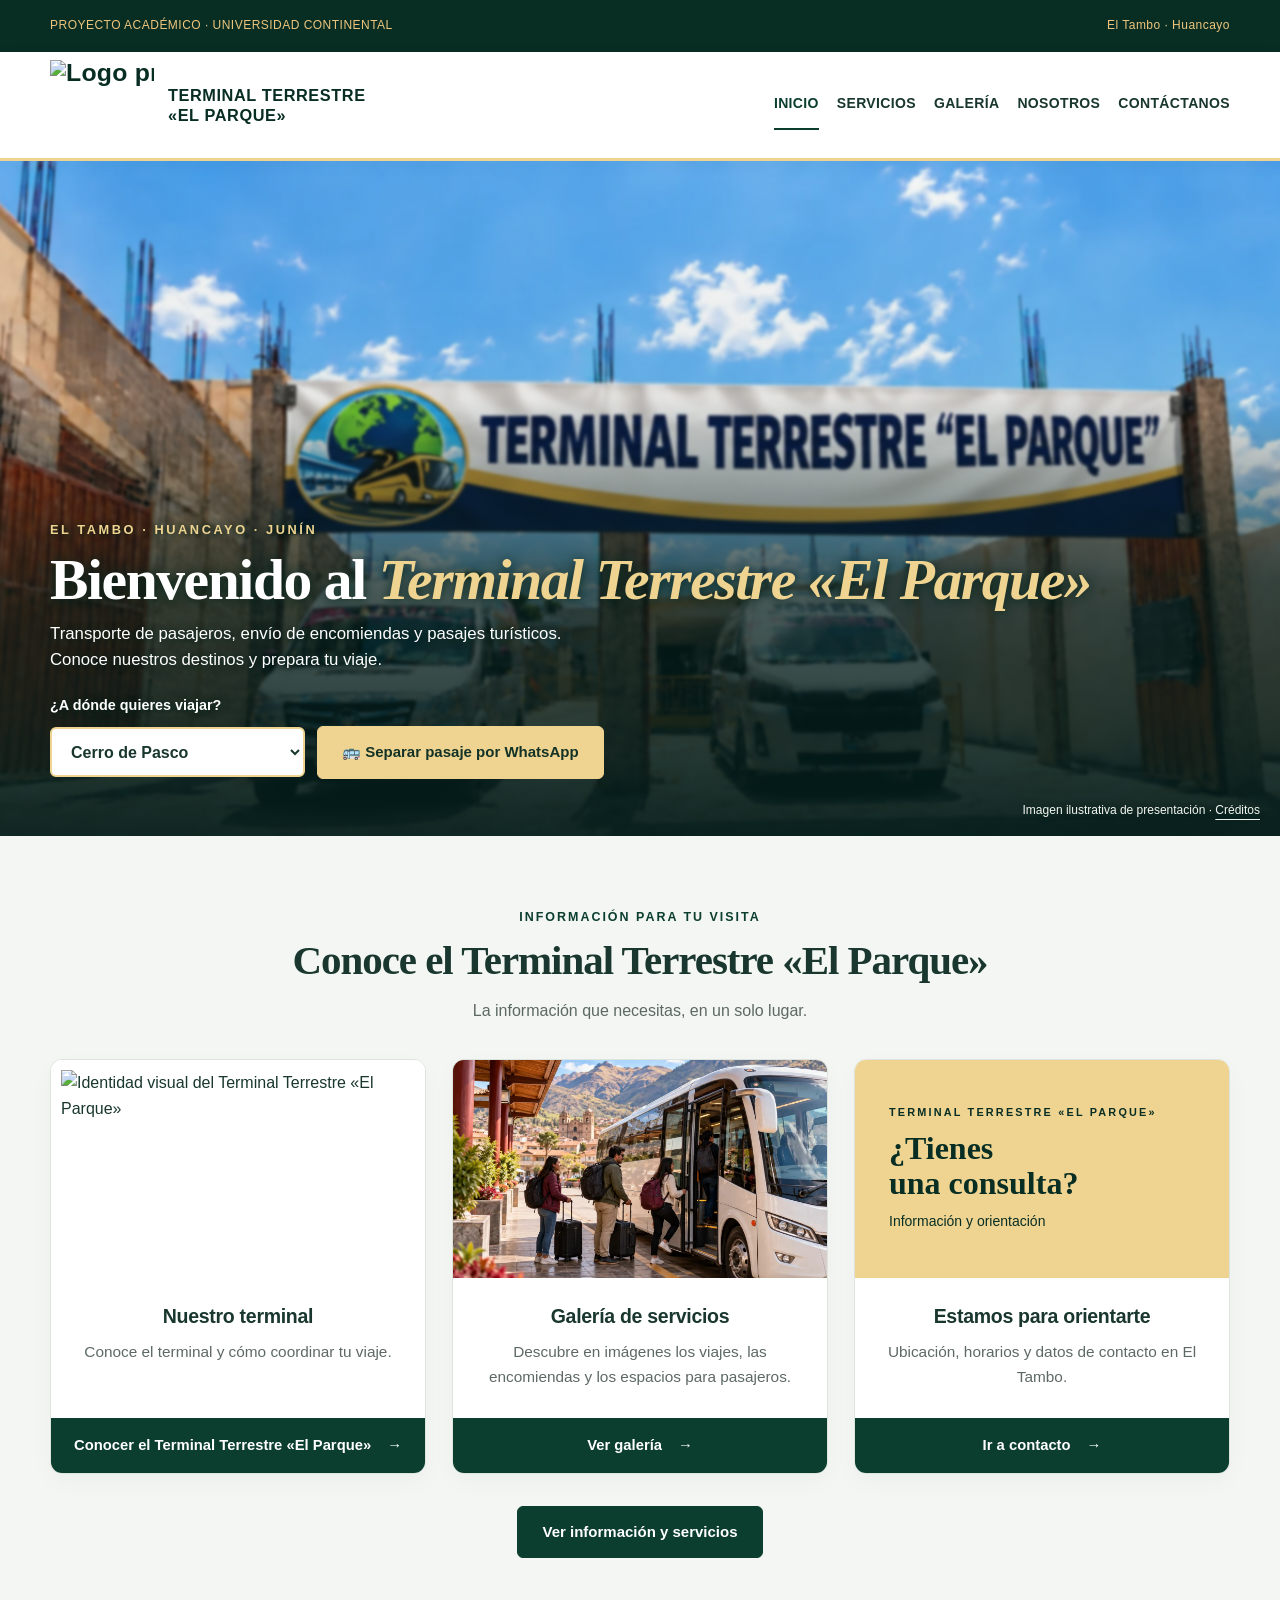
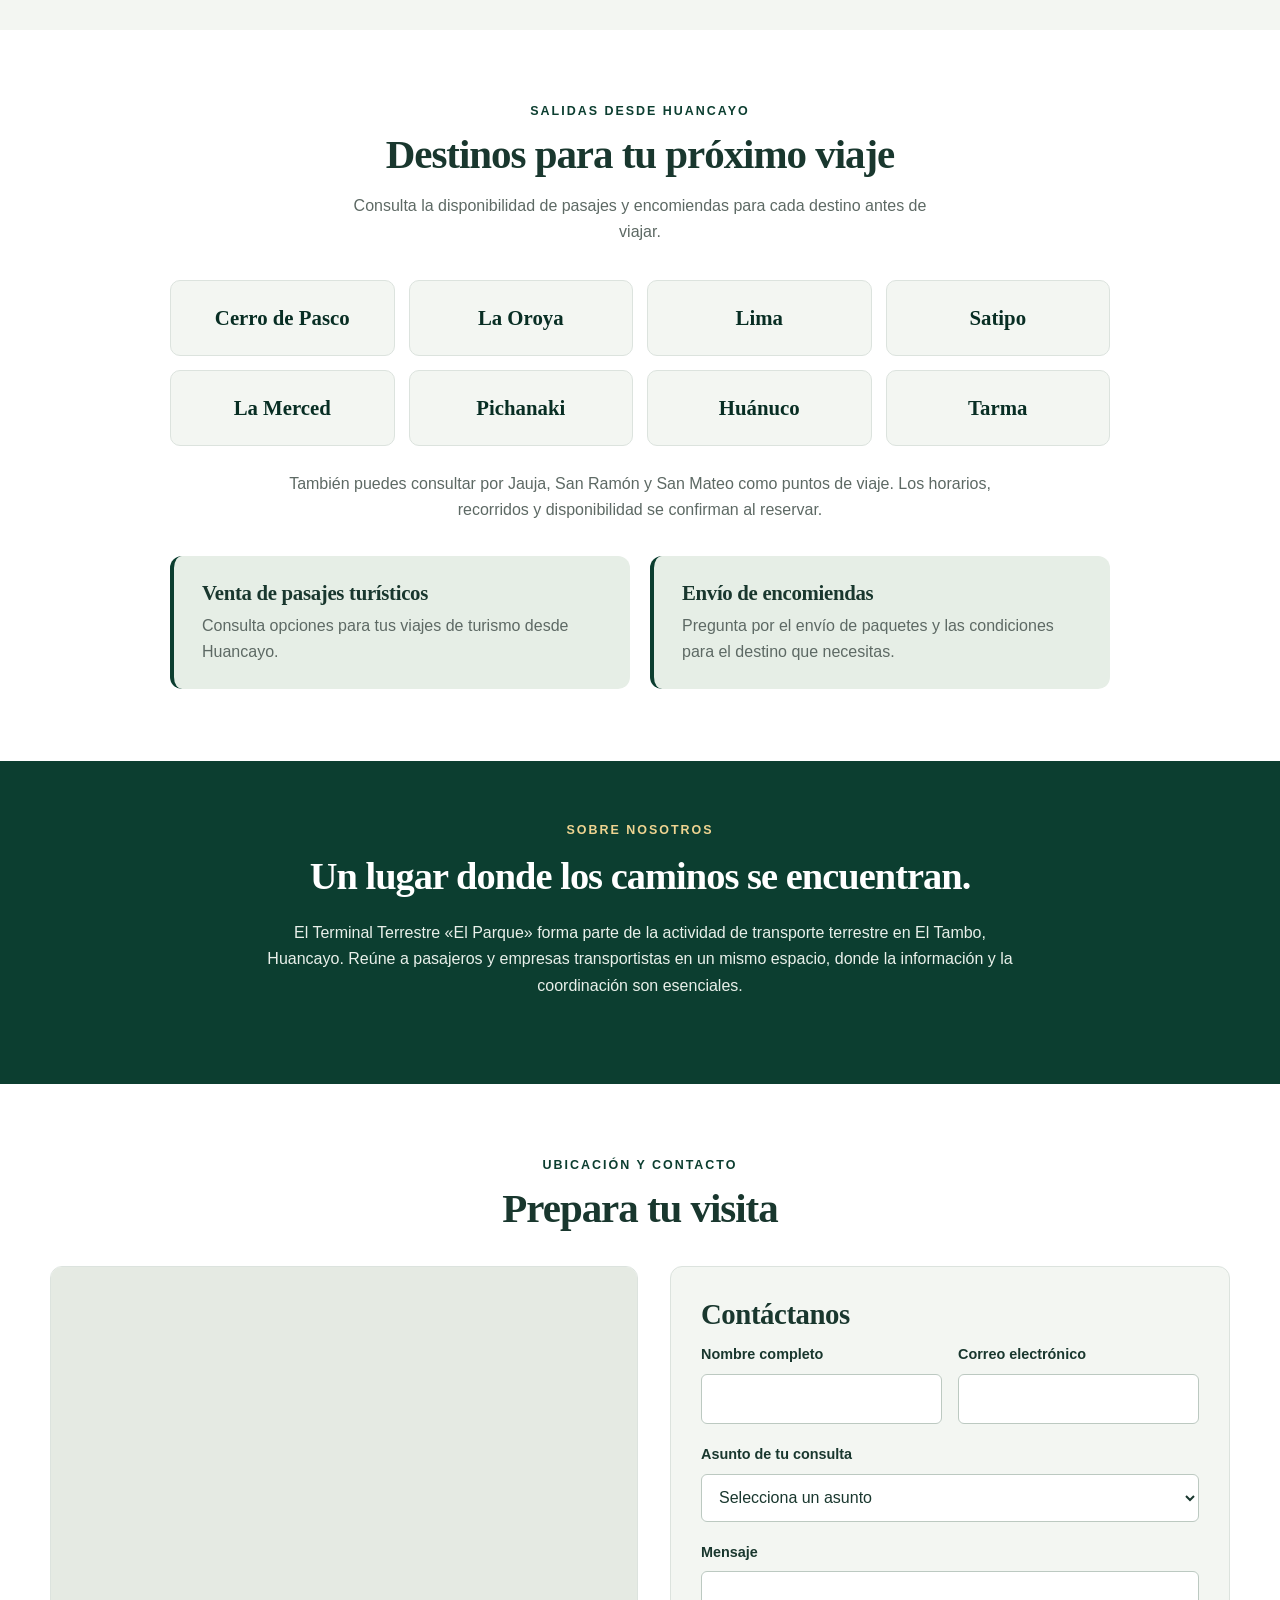
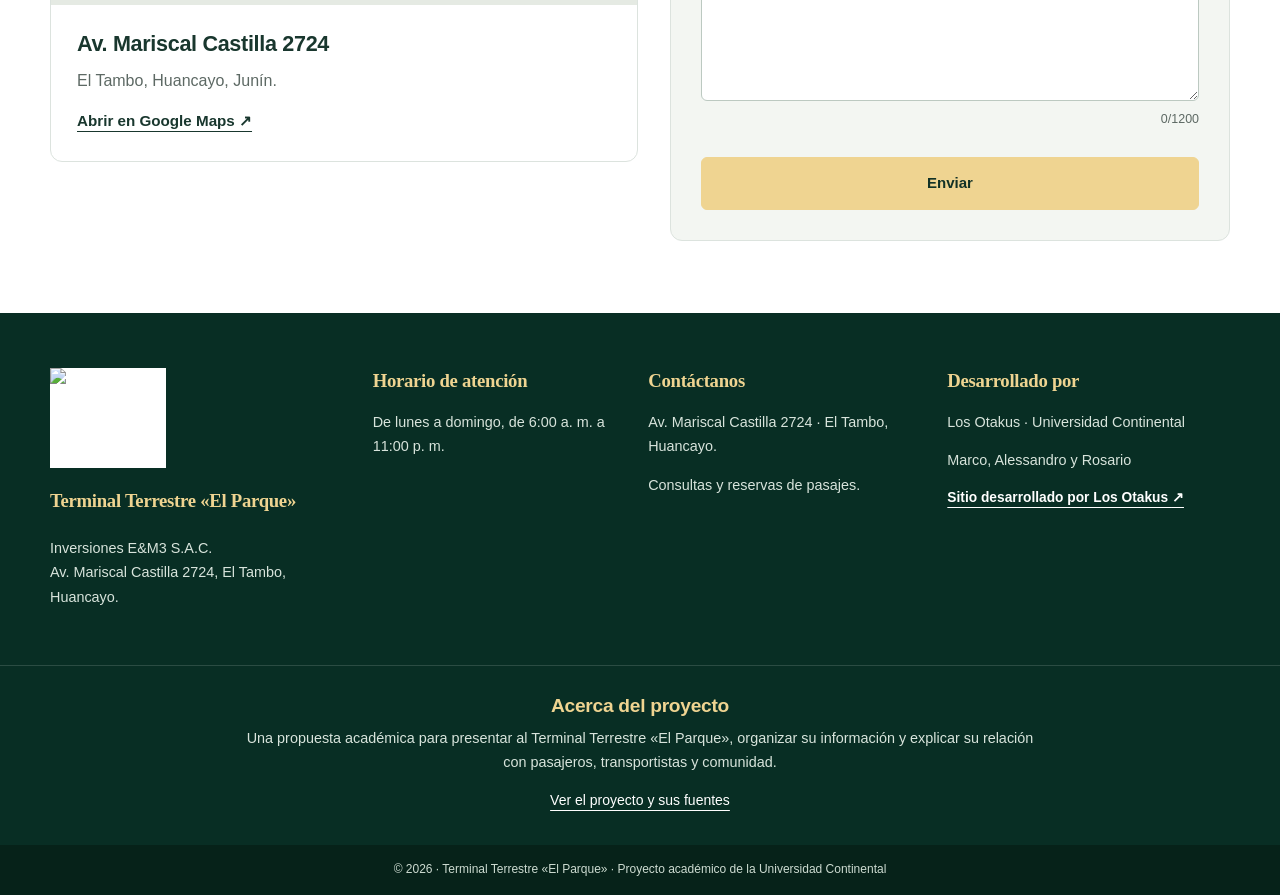
==== index.html @ f09fe505 "Publicar versión final multipágina de El Parque" ====
<!doctype html>
<html lang="es">
<head>
  <meta charset="utf-8">

  <meta name="viewport" content="width=device-width,initial-scale=1">
  <meta name="description" content="Inicio. Proyecto académico del Terminal Terrestre «El Parque» en El Tambo, Huancayo.">
  <meta name="theme-color" content="#0c3e30">
  <title>Inicio · Terminal Terrestre «El Parque»</title>
  <link rel="icon" type="image/png" href="assets/logo-principal.png">
  <link rel="stylesheet" href="base.css">
  <link rel="stylesheet" href="style.css">
  <script src="codigo.js" defer=""></script>
</head>
<body class="page-index">
<a class="skip-link" href="#contenido">Saltar al contenido</a>
<div class="academic-bar"><div class="container"><span>PROYECTO ACADÉMICO · UNIVERSIDAD CONTINENTAL</span><span>El Tambo · Huancayo</span></div></div>
<header class="site-header"><div class="container nav-wrap">
  <a aria-label="Terminal Terrestre «El Parque», inicio" class="brand" href="/"><img class="brand-logo" src="assets/logo-principal.png" width="92" height="92" alt="Logo principal del Terminal Terrestre «El Parque»"><span class="brand-name">TERMINAL TERRESTRE<br>«EL PARQUE»</span></a>
  <button class="menu-toggle" type="button" aria-expanded="false" aria-controls="navegacion">Menú <span aria-hidden="true">☰</span></button>
  <nav id="navegacion" aria-label="Navegación principal"><a aria-current="page" href="/">Inicio</a><a href="/servicios">Servicios</a><a href="/galeria">Galería</a><a href="/nosotros">Nosotros</a><a href="/contactanos">Contáctanos</a></nav>
</div></header>
<main id="contenido">
<section class="welcome-banner" id="inicio" aria-labelledby="welcome-title">
  <img class="welcome-photo" src="assets/portada-terminal.webp" width="2048" height="763" alt="Ilustración de la entrada del Terminal Terrestre «El Parque» con su letrero y vehículos" fetchpriority="high">
  <div class="welcome-content container"><p class="eyebrow">EL TAMBO · HUANCAYO · JUNÍN</p><h1 id="welcome-title">Bienvenido al <em>Terminal Terrestre «El Parque»</em></h1><p>Transporte de pasajeros, envío de encomiendas y pasajes turísticos.<br>Conoce nuestros destinos y prepara tu viaje.</p><div class="booking-box"><label for="destino-pasaje">¿A dónde quieres viajar?</label><select id="destino-pasaje" name="destino-pasaje"><option value="Cerro de Pasco">Cerro de Pasco</option><option value="La Oroya">La Oroya</option><option value="Lima">Lima</option><option value="Satipo">Satipo</option><option value="La Merced">La Merced</option><option value="Pichanaki">Pichanaki</option><option value="Huánuco">Huánuco</option><option value="Tarma">Tarma</option><option value="otro">Otro destino</option></select><div class="hero-actions"><a class="button button-gold" id="reservar-whatsapp" href="https://wa.me/51924606678?text=%F0%9F%9A%8C%20%C2%A1Hola%21%20Deseo%20separar%20un%20pasaje%20de%20Huancayo%20a%20Cerro%20de%20Pasco.%20%C2%BFMe%20pueden%20confirmar%20los%20horarios%20disponibles%2C%20el%20precio%20y%20el%20lugar%20de%20embarque%3F%20%C2%A1Gracias%21" target="_blank" rel="noopener noreferrer">🚌 Separar pasaje por WhatsApp</a></div></div></div>
  <div class="welcome-credit">Imagen ilustrativa de presentación · <a href="/proyecto#credito-portada">Créditos</a></div>
</section>
<section class="section explore-section" id="servicios"><div class="container">
  <div class="section-heading centered"><p class="eyebrow">INFORMACIÓN PARA TU VISITA</p><h2>Conoce el Terminal Terrestre «El Parque»</h2><p>La información que necesitas, en un solo lugar.</p></div>
  <div class="explore-grid">
    <article class="explore-card"><div class="card-photo card-emblem"><img src="assets/logo-principal.png" width="300" height="300" alt="Identidad visual del Terminal Terrestre «El Parque»" loading="lazy"></div><div class="card-copy"><h3>Nuestro terminal</h3><p>Conoce el terminal y cómo coordinar tu viaje.</p></div><a href="/nosotros">Conocer el Terminal Terrestre «El Parque» <span aria-hidden="true">→</span></a></article>
    <article class="explore-card" id="galeria"><div class="card-photo"><img src="assets/galeria-pasajeros.webp" width="1448" height="1086" alt="Imagen ilustrativa de pasajeros abordando para viajar" loading="lazy"></div><div class="card-copy"><h3>Galería de servicios</h3><p>Descubre en imágenes los viajes, las encomiendas y los espacios para pasajeros.</p></div><a href="/galeria">Ver galería <span aria-hidden="true">→</span></a></article>
    <article class="explore-card"><div class="card-contact"><span class="card-number" aria-hidden="true">TERMINAL TERRESTRE «EL PARQUE»</span><strong>¿Tienes<br>una consulta?</strong><span>Información y orientación</span></div><div class="card-copy"><h3>Estamos para orientarte</h3><p>Ubicación, horarios y datos de contacto en El Tambo.</p></div><a href="/contactanos">Ir a contacto <span aria-hidden="true">→</span></a></article>
  </div>
  <div class="centered-action"><a class="button button-dark" href="/servicios">Ver información y servicios</a></div>
</div></section>
<section class="section routes-section" id="destinos"><div class="container">
  <div class="section-heading centered"><p class="eyebrow">SALIDAS DESDE HUANCAYO</p><h2>Destinos para tu próximo viaje</h2><p>Consulta la disponibilidad de pasajes y encomiendas para cada destino antes de viajar.</p></div>
  <div class="routes-grid" aria-label="Destinos para consultar"><span>Cerro de Pasco</span><span>La Oroya</span><span>Lima</span><span>Satipo</span><span>La Merced</span><span>Pichanaki</span><span>Huánuco</span><span>Tarma</span></div>
  <p class="route-note">También puedes consultar por Jauja, San Ramón y San Mateo como puntos de viaje. Los horarios, recorridos y disponibilidad se confirman al reservar.</p>
  <div class="route-services"><article><h3>Venta de pasajes turísticos</h3><p>Consulta opciones para tus viajes de turismo desde Huancayo.</p></article><article><h3>Envío de encomiendas</h3><p>Pregunta por el envío de paquetes y las condiciones para el destino que necesitas.</p></article></div>
</div></section>
<section class="about-band" id="nosotros"><div class="container"><p class="eyebrow">SOBRE NOSOTROS</p><h2>Un lugar donde los caminos se encuentran.</h2><p>El Terminal Terrestre «El Parque» forma parte de la actividad de transporte terrestre en El Tambo, Huancayo. Reúne a pasajeros y empresas transportistas en un mismo espacio, donde la información y la coordinación son esenciales.</p></div></section>
<section class="section home-contact" id="contacto"><div class="container">
  <div class="section-heading centered"><p class="eyebrow">UBICACIÓN Y CONTACTO</p><h2>Prepara tu visita</h2></div>
  <div class="visit-grid"><div class="visit-location" id="ubicacion"><div class="visit-map"><iframe title="Ubicación exacta del Terminal Terrestre «El Parque» en Av. Mariscal Castilla 2724" src="https://maps.google.com/maps?q=-12.0429695%2C-75.2259478&amp;z=17&amp;output=embed" loading="lazy" referrerpolicy="no-referrer-when-downgrade" allowfullscreen=""></iframe></div><div class="visit-info"><h3>Av. Mariscal Castilla 2724</h3><p>El Tambo, Huancayo, Junín.</p><a class="text-link" href="https://maps.app.goo.gl/TeBb3acf76FNnYCGA" rel="noopener noreferrer" target="_blank">Abrir en Google Maps ↗</a></div></div>
  <div class="contact-box"><h3>Contáctanos</h3><form id="formulario-contacto" novalidate=""><div class="form-row"><div class="field"><label for="nombre">Nombre completo</label><input aria-describedby="error-nombre" autocomplete="name" id="nombre" maxlength="100" name="nombre" required="" type="text"><span class="field-error" id="error-nombre"></span></div><div class="field"><label for="correo">Correo electrónico</label><input aria-describedby="error-correo" autocomplete="email" id="correo" maxlength="160" name="correo" required="" type="email"><span class="field-error" id="error-correo"></span></div></div><div class="field"><label for="asunto">Asunto de tu consulta</label><select aria-describedby="error-asunto" id="asunto" name="asunto" required=""><option value="">Selecciona un asunto</option><option>Información del terminal</option><option>Ubicación y atención</option><option>Sugerencia o comentario</option><option>Otra consulta</option></select><span class="field-error" id="error-asunto"></span></div><div class="field"><label for="mensaje">Mensaje</label><textarea aria-describedby="error-mensaje mensaje-ayuda" id="mensaje" maxlength="1200" name="mensaje" required="" rows="4"></textarea><div class="field-meta"><span class="field-error" id="error-mensaje"></span><span id="mensaje-ayuda"><span id="caracteres">0</span>/1200</span></div></div><button class="button button-gold" id="enviar" type="submit">Enviar</button><p aria-live="polite" class="form-result" id="resultado-formulario" role="status" tabindex="-1"></p><noscript><p>Activa JavaScript para probar la validación del formulario. No se envían mensajes.</p></noscript></form></div></div>
</div></section>
</main>
<footer class="site-footer footer-example">
<div class="container footer-columns">
  <div class="footer-identity"><img class="footer-logo" src="assets/logo-principal.png" width="120" height="120" alt="Terminal Terrestre «El Parque»"><h3>Terminal Terrestre «El Parque»</h3><p>Inversiones E&amp;M3 S.A.C.<br>Av. Mariscal Castilla 2724, El Tambo, Huancayo.</p></div>
  <div><h3>Horario de atención</h3><p>De lunes a domingo, de 6:00 a. m. a 11:00 p. m.</p></div>
  <div><h3>Contáctanos</h3><p>Av. Mariscal Castilla 2724 · El Tambo, Huancayo.</p><p>Consultas y reservas de pasajes.</p></div>
  <div><h3>Desarrollado por</h3><p>Los Otakus · Universidad Continental</p><p>Marco, Alessandro y Rosario</p><a class="team-footer-link" href="/desarrolladores" target="_blank" rel="noopener noreferrer">Sitio desarrollado por Los Otakus <span aria-hidden="true">↗</span></a></div>
</div>
<div class="footer-project"><div class="container"><h3>Acerca del proyecto</h3><p>Una propuesta académica para presentar al Terminal Terrestre «El Parque», organizar su información y explicar su relación con pasajeros, transportistas y comunidad.</p><a href="/proyecto">Ver el proyecto y sus fuentes</a></div></div>
<div class="footer-bottom"><div class="container">© 2026 · Terminal Terrestre «El Parque» · Proyecto académico de la Universidad Continental</div></div>
</footer>
</body>
</html>
---- base.css ----
/* Paleta del proyecto: vino, dorado y blanco. Sin librerías ni compilación. */
:root{--wine:#771e2c;--wine-dark:#511521;--gold:#f2c86b;--ink:#222124;--muted:#62616a;--line:#e4e2e2;--paper:#fff;--light:#f6f5f5;--radius:6px;--max:1180px}
*{box-sizing:border-box}html{scroll-behavior:smooth;scroll-padding-top:110px}body{margin:0;background:var(--paper);color:var(--ink);font-family:Arial,Helvetica,sans-serif;font-size:16px;line-height:1.65}a{color:inherit;text-underline-offset:5px}button,input,select,textarea{font:inherit}button,a,input,select,textarea{-webkit-tap-highlight-color:transparent}button,a{touch-action:manipulation}img{display:block;max-width:100%}h1,h2,h3,p,figure{margin:0}h1,h2,h3{line-height:1.1}h1,h2{letter-spacing:-.045em}h2{font-size:clamp(2rem,4vw,3rem)}h3{font-size:1.35rem;letter-spacing:-.025em}p+p{margin-top:1rem}a:focus-visible,button:focus-visible,input:focus-visible,select:focus-visible,textarea:focus-visible,[tabindex]:focus-visible{outline:3px solid #1a74be;outline-offset:5px}a:hover{text-decoration-thickness:2px}.container{width:min(var(--max),calc(100% - 80px));margin:auto}.section{padding-top:100px;padding-bottom:100px}.eyebrow{font-size:.78rem;font-weight:700;letter-spacing:.15em;line-height:1.5;color:var(--wine);margin-bottom:22px}.lead{font-size:1.2rem;line-height:1.6}.fine-print{font-size:.85rem;line-height:1.6;color:var(--muted)}.text-link{display:inline-flex;gap:26px;align-items:center;font-weight:700;font-size:.95rem}.button{display:inline-flex;align-items:center;justify-content:center;gap:32px;min-height:52px;padding:14px 24px;border:0;border-radius:var(--radius);font-weight:700;font-size:.93rem;cursor:pointer;text-decoration:none;transition:background .15s,transform .15s}.button:hover{transform:translateY(-2px)}.button-dark{background:var(--wine);color:white}.button-dark:hover{background:var(--wine-dark)}.button-gold{background:var(--gold);color:var(--wine-dark)}.button-gold:hover{background:#ffe19a}.skip-link{position:absolute;top:0;left:20px;transform:translateY(-150%);z-index:50;padding:12px 20px;background:var(--ink);color:white}.skip-link:focus{transform:translateY(0)}
.academic-bar{background:var(--wine-dark);color:#fff;font-size:.78rem}.academic-bar .container{display:flex;justify-content:space-between;gap:16px;padding-top:8px;padding-bottom:8px}.academic-bar span{color:#edc57c}.site-header{position:sticky;top:0;z-index:10;background:#fff;border-bottom:1px solid var(--line)}.nav-wrap{display:flex;align-items:center;justify-content:space-between;min-height:94px;gap:35px}.brand{display:inline-flex;align-items:center;gap:12px;font-weight:900;font-size:1.16rem;letter-spacing:.03em;text-decoration:none;white-space:nowrap;line-height:1.1}.brand small{display:block;font-size:.61rem;font-weight:600;letter-spacing:.17em;margin-top:7px}.brand-mark{display:grid;place-items:center;width:46px;height:46px;border:1px solid var(--wine);border-radius:50%;font-family:Georgia,serif;font-size:2rem;font-weight:700;color:var(--wine)}nav{display:flex;align-items:center;gap:28px}nav a{font-size:.9rem;text-decoration:none;font-weight:600}nav a:hover{color:var(--wine)}.nav-contact{padding:10px 16px;border:1px solid var(--line);border-radius:var(--radius)}.nav-contact span{margin-left:16px}.menu-toggle{display:none}
.hero{padding:58px 0 64px}.hero-grid{display:grid;grid-template-columns:1.02fr 1fr;gap:50px;align-items:center}.hero-copy{padding:15px 0}.hero h1{font-size:clamp(2.8rem,5.4vw,4.65rem);line-height:1.02;font-weight:800}.hero h1 em{font-family:Georgia,'Times New Roman',serif;font-weight:400;color:var(--wine);letter-spacing:-.05em}.hero-intro{max-width:440px;margin-top:28px;color:var(--muted);font-size:1.05rem;line-height:1.7}.hero-actions{display:flex;align-items:center;gap:28px;margin-top:30px}.hero-footnote{display:flex;align-items:center;gap:15px;font-size:.8rem;color:var(--muted);margin-top:37px}.small-line{height:1px;width:34px;background:var(--wine)}.hero-visual{position:relative;min-height:535px;background:var(--wine-dark);overflow:hidden;border-radius:3px}.photo-space{position:absolute;inset:0;background:linear-gradient(160deg,#854250,#411820)}.hero-photo{position:absolute;width:100%;height:100%;object-fit:cover;inset:0}.hero-visual::after{content:'';position:absolute;inset:0;background:linear-gradient(0deg,rgba(32,18,22,.93),rgba(32,18,22,0) 80%)}.photo-caption{position:absolute;z-index:1;bottom:54px;left:38px;color:#fff;right:25px}.photo-caption>span{display:block;font-size:.72rem;font-weight:700;letter-spacing:.25em;color:var(--gold);margin-bottom:18px}.photo-caption strong{display:block;font-size:2.5rem;line-height:1.08;letter-spacing:-.035em}.photo-caption small{display:block;margin-top:18px;font-size:.9rem;color:#e9e4e5}.image-note{position:absolute;z-index:2;bottom:12px;left:38px;right:18px;font-size:.73rem;color:#f0e7e7;line-height:1.4}.identity-strip{background:var(--light);border-top:1px solid var(--line);border-bottom:1px solid var(--line)}.identity-grid{display:grid;grid-template-columns:1.2fr 1fr 1fr;padding-top:25px;padding-bottom:25px}.identity-grid>div{padding:0 34px;border-left:1px solid #d6d1d2}.identity-grid>div:first-child{padding-left:0;border:0}.identity-grid span{display:block;font-size:.78rem;color:var(--muted);margin-bottom:3px}.identity-grid strong{font-size:.96rem}
.section-heading{margin-bottom:42px}.about-grid{display:grid;grid-template-columns:1.08fr 1fr;gap:90px}.about-text p:not(.lead){color:var(--muted);font-size:1rem}.about-text .text-link{margin-top:22px}.purpose-list article{display:flex;gap:24px;padding:28px 0;border-top:1px solid var(--line)}.purpose-list article:first-child{padding-top:0;border-top:0}.purpose-list p{font-size:.96rem;margin-top:12px;color:var(--muted)}.purpose-number{font-family:Georgia,serif;font-size:2.3rem;line-height:1;color:var(--wine);width:34px;flex:none}.purpose-list .fine-print{font-size:.78rem;border-top:1px solid var(--line);padding-top:18px;margin:0}.services-section{background:var(--light)}.horizontal{display:flex;align-items:flex-end;justify-content:space-between;gap:50px}.horizontal>p{max-width:320px;color:var(--muted)}.service-grid{display:grid;grid-template-columns:repeat(3,1fr);gap:22px}.service-card{display:flex;flex-direction:column;background:white;padding:32px;border:1px solid #dfdada;border-top:3px solid var(--wine);border-radius:var(--radius);min-height:323px}.service-index{font-family:Georgia,serif;font-size:1.9rem;color:var(--wine);margin-bottom:29px;line-height:1}.service-card h3{font-size:1.45rem;line-height:1.2}.service-card p{font-size:.95rem;line-height:1.65;color:var(--muted);margin-top:18px;margin-bottom:26px}.service-card a{display:flex;justify-content:space-between;gap:15px;align-items:center;font-size:.9rem;font-weight:bold;margin-top:auto;text-decoration:none}.travel-note{display:flex;gap:20px;align-items:flex-start;margin-top:32px;border-top:1px solid #dad5d6;padding-top:27px}.travel-note>span{border:1px solid var(--wine);width:26px;height:26px;display:grid;place-items:center;border-radius:50%;flex:none;font-family:Georgia,serif;color:var(--wine);font-size:.9rem}.travel-note h3{font-size:1rem;line-height:1.6}.travel-note p{font-size:.91rem;color:var(--muted);margin-top:4px;max-width:900px}
.location-grid{display:grid;grid-template-columns:.93fr 1.1fr;gap:70px;align-items:center}.location-grid .lead{margin-top:25px;color:var(--muted)}.location-details{margin:30px 0 23px}.location-details>div{padding:15px 0;border-bottom:1px solid var(--line)}.location-details dt{font-size:.88rem;font-weight:bold;margin-bottom:6px}.location-details dd{margin:0;color:var(--muted);font-size:.94rem}.location-grid .text-link{margin-top:24px}.map-panel{background:#e5e5e5;position:relative;min-height:470px;border-radius:var(--radius);overflow:hidden;border:1px solid var(--line)}.map-panel iframe{position:absolute;inset:0;width:100%;height:100%;border:0}.map-label{position:absolute;bottom:20px;left:20px;right:20px;background:white;padding:17px 23px;display:flex;align-items:center;gap:16px;box-shadow:0 4px 15px #0001;pointer-events:none}.map-label strong{display:block;font-size:.85rem;letter-spacing:.08em}.map-label span:not(.map-dot){font-size:.8rem;color:var(--muted)}.map-dot{width:12px;height:12px;border:3px solid var(--wine);border-radius:50%}
.contact-section{background:var(--wine-dark);color:white}.contact-grid{display:grid;grid-template-columns:.9fr 1.1fr;gap:90px}.contact-copy .eyebrow{color:var(--gold)}.contact-copy h2{font-size:clamp(2.3rem,4.2vw,3.4rem)}.contact-copy>p:not(.eyebrow){max-width:350px;margin-top:25px;color:#ead6db}.demo-note{margin-top:40px;border-left:2px solid var(--gold);padding-left:20px;max-width:370px}.demo-note strong{font-size:.9rem;color:var(--gold)}.demo-note p{font-size:.9rem;color:#ead6db;line-height:1.65;margin-top:9px}.form-row{display:grid;grid-template-columns:1fr 1fr;gap:18px}.field{margin-bottom:19px}.field label{display:block;font-size:.89rem;margin-bottom:7px;font-weight:600}.field input,.field select,.field textarea{width:100%;border:1px solid #a47580;border-radius:4px;background:#fff;color:var(--ink);min-height:48px;padding:11px 13px;box-shadow:none}.field textarea{resize:vertical;min-height:126px}.field input[aria-invalid=true],.field select[aria-invalid=true],.field textarea[aria-invalid=true]{border:2px solid #ffd39b}.field input:focus-visible,.field select:focus-visible,.field textarea:focus-visible{outline-color:var(--gold);outline-offset:3px}.field-error{font-size:.81rem;color:#ffdfb4;display:block;line-height:1.45;margin-top:5px}.field-error:empty{display:none}.field-meta{display:flex;justify-content:space-between;gap:20px;align-items:start}.field-meta>span:last-child{font-size:.78rem;color:#e5cbd1;margin-left:auto}.form-result{font-size:.91rem;line-height:1.5}.form-result:not(:empty){padding:15px;border:1px solid #d0a2ad;margin-top:20px;border-radius:4px}.form-result.is-success{color:white;border-color:var(--gold);background:#682132}.form-result.is-error{color:#ffdfb4}
.site-footer{background:#f7f5f6;padding:36px 0 20px}.footer-top{display:flex;align-items:center;justify-content:space-between;gap:35px;padding-bottom:30px}.footer-top p{font-size:.85rem;color:var(--muted);line-height:1.8}.footer-top>a:last-child{font-size:.88rem;font-weight:bold}.footer-bottom{border-top:1px solid #ddd7d9;padding-top:20px;display:flex;gap:30px;justify-content:space-between;font-size:.74rem;color:var(--muted)}
/* Página adicional del proyecto y de sus desarrolladores. */
.project-intro{background:var(--wine-dark);color:white;padding:75px 0}.project-intro .eyebrow{color:var(--gold)}.project-intro h1{font-size:clamp(2.5rem,5vw,4.4rem);max-width:840px}.project-intro .lead{max-width:710px;color:#ead6db;margin-top:25px}.project-intro .breadcrumb{font-size:.85rem;display:inline-block;color:#ead6db;margin-bottom:35px}.project-meta{display:flex;flex-wrap:wrap;gap:22px 40px;margin-top:40px;border-top:1px solid #a4727c;padding-top:25px;font-size:.86rem}.project-meta strong{display:block;color:var(--gold);font-size:.75rem;letter-spacing:.08em;margin-bottom:4px}.project-body{max-width:1000px}.project-body>section{padding:65px 0;border-bottom:1px solid var(--line)}.project-body h2{font-size:2.3rem;margin-bottom:25px}.project-body p{max-width:850px;color:var(--muted)}.two-columns{display:grid;grid-template-columns:1fr 1fr;gap:40px}.two-columns h3{margin-bottom:15px}.tag{display:inline-block;background:var(--light);padding:7px 13px;border:1px solid var(--line);border-radius:4px;font-size:.84rem;font-weight:bold}.developer-card{border-left:4px solid var(--wine);background:var(--light);padding:28px;margin-top:25px}.developer-card h3{margin-bottom:12px}.developer-card p{font-size:.96rem}.system-flow{display:grid;grid-template-columns:1fr 30px 1fr 30px 1fr;align-items:stretch;gap:12px;margin:30px 0 12px}.system-box{padding:25px 22px;border:1px solid #ded4d6;border-radius:var(--radius);background:var(--light)}.system-box h3{color:var(--wine);font-size:1.1rem;margin-bottom:12px}.system-box p{font-size:.91rem}.flow-arrow{display:flex;align-items:center;justify-content:center;color:var(--wine);font-size:1.8rem}.feedback{border:1px dashed var(--wine);border-radius:4px;text-align:center;padding:15px;font-size:.9rem;color:var(--wine);margin-bottom:22px}.feature-list{list-style:none;padding:0;margin:0;display:grid;grid-template-columns:1fr 1fr;gap:25px}.feature-list li{border-top:1px solid var(--line);padding-top:22px}.feature-list strong{display:block;margin-bottom:8px}.feature-list p{font-size:.95rem}.credits-list{padding-left:22px;color:var(--muted)}.credits-list li+li{margin-top:12px}.back-link{margin:35px 0 50px}.status-tag{font-weight:600;color:var(--wine)}
@media(min-width:1600px){.hero-visual{min-height:560px}}
@media(max-width:1050px){.container{width:calc(100% - 48px)}nav{gap:16px}.nav-wrap{gap:20px}.hero-grid{gap:32px}.hero-visual{min-height:495px}.hero-actions{gap:20px;flex-wrap:wrap}.about-grid,.location-grid,.contact-grid{gap:45px}.service-card{padding:26px}.footer-top{gap:25px}.brand{font-size:1.02rem}}
@media(max-width:780px){html{scroll-padding-top:90px}.container{width:calc(100% - 40px)}.academic-bar span{display:none}.academic-bar .container{font-size:.71rem}.nav-wrap{min-height:78px;flex-wrap:wrap;gap:0}.brand{font-size:1.08rem}.brand-mark{width:42px;height:42px;font-size:1.8rem}.menu-toggle{display:flex;align-items:center;gap:13px;background:white;border:1px solid var(--line);padding:9px 12px;border-radius:4px;color:var(--ink);font-size:.86rem}nav{display:none;flex-basis:100%;padding:14px 0 20px;flex-direction:column;align-items:stretch;gap:0}nav.is-open{display:flex}nav a{padding:13px 9px;border-top:1px solid var(--line)}nav .nav-contact{margin-top:10px;text-align:center;border:1px solid var(--wine);color:var(--wine)}.hero{padding:32px 0 40px}.hero-grid{grid-template-columns:1fr;gap:34px}.hero h1{font-size:clamp(2.9rem,9.5vw,4.5rem)}.hero-copy{padding:5px 0}.hero-intro{max-width:560px;margin-top:22px}.hero-actions{gap:24px;margin-top:25px}.hero-footnote{margin-top:26px}.hero-visual{min-height:430px}.identity-grid{grid-template-columns:1fr;padding:12px 0}.identity-grid>div,.identity-grid>div:first-child{padding:13px 0;border:0;border-bottom:1px solid #dfdadd;display:flex;justify-content:space-between;align-items:center;gap:20px}.identity-grid>div:last-child{border:0}.identity-grid span{font-size:.74rem}.identity-grid strong{font-size:.87rem;text-align:right}.section{padding-top:65px;padding-bottom:65px}.section-heading{margin-bottom:33px}.about-grid,.location-grid,.contact-grid{grid-template-columns:1fr;gap:38px}.about-grid{gap:38px}.purpose-list{padding-top:30px;border-top:1px solid var(--line)}.horizontal{display:block}.horizontal>p{margin-top:25px;max-width:550px}.service-grid{grid-template-columns:1fr;gap:17px}.service-card{min-height:0;padding:28px;display:grid;grid-template-columns:40px 1fr;gap:0 20px}.service-index{grid-row:1/4;font-size:1.5rem;margin:0}.service-card p{margin:13px 0 21px}.service-card a{grid-column:2}.travel-note{padding-top:25px}.map-panel{min-height:410px}.contact-copy>p:not(.eyebrow),.demo-note{max-width:none}.demo-note{margin-top:28px}.footer-top{align-items:flex-start;flex-wrap:wrap;gap:28px}.footer-top p{flex-basis:calc(100% - 260px)}.footer-bottom{flex-direction:column;gap:8px}.two-columns,.feature-list{grid-template-columns:1fr;gap:25px}.project-intro{padding:48px 0}.project-body>section{padding:45px 0}.system-flow{grid-template-columns:1fr;gap:8px}.flow-arrow{transform:rotate(90deg);height:28px}.project-meta{gap:22px}}
@media(max-width:420px){.container{width:calc(100% - 32px)}.brand{font-size:.97rem;gap:9px}.brand small{font-size:.53rem}.brand-mark{width:38px;height:38px}.hero h1{font-size:2.7rem}.hero .eyebrow{font-size:.69rem}.hero-actions{gap:20px}.hero-actions .button{padding:13px 18px;gap:20px}.hero-actions .text-link{font-size:.87rem;gap:12px}.hero-visual{min-height:370px}.photo-caption{left:26px;bottom:52px}.photo-caption strong{font-size:2.2rem}.image-note{left:26px;font-size:.7rem}.identity-grid>div{gap:14px}.identity-grid strong{font-size:.78rem}.form-row{grid-template-columns:1fr;gap:0}.footer-top p{flex-basis:100%}.service-card{padding:24px 20px;grid-template-columns:30px 1fr;gap:0 14px}.service-card h3{font-size:1.3rem}.service-card a{font-size:.86rem}.map-panel{min-height:350px}}
@media(prefers-reduced-motion:reduce){html{scroll-behavior:auto}*,*::before,*::after{transition:none!important}}

/* Adaptación de la distribución del ejemplo Agua Clárida a El Parque. */
.hero-banner{position:relative;isolation:isolate;overflow:hidden;background:#25171a;padding:0;color:white}
.hero-banner::after{content:'';position:absolute;inset:0;z-index:-1;background:linear-gradient(90deg,rgba(26,15,19,.90) 0%,rgba(31,19,24,.7) 38%,rgba(34,22,26,.14) 100%)}
.banner-photo{position:absolute;inset:0;width:100%;height:100%;object-fit:cover;object-position:center 50%;z-index:-2}
.banner-content{position:relative;padding-top:90px;padding-bottom:82px;min-height:565px}
.hero-banner h1{font-size:clamp(3.1rem,6.6vw,5.5rem);line-height:1.04;max-width:680px;color:white}
.hero-banner h1 em{color:var(--gold)}
.hero-banner .eyebrow{color:#f6d995}
.hero-banner .hero-intro{color:#fff;max-width:480px;font-size:1.1rem}
.button-outline{border:1px solid #e9d8d2;background:transparent;color:white}
.button-outline:hover{background:#ffffff16}
.banner-caption{position:relative;font-size:.78rem;color:#f1e8e8;padding-bottom:17px;line-height:1.6}
.about-section{background:var(--wine);color:white}
.about-section .eyebrow,.about-section .purpose-number{color:var(--gold)}
.about-section .about-text p:not(.lead),.about-section .purpose-list p{color:#f0e1e4}
.about-section .purpose-list article,.about-section .purpose-list .fine-print,.about-section .purpose-list{border-color:#af7983}
.about-section .text-link{color:white}
.gallery-section{background:#fff}
.gallery-feature{border:1px solid var(--line);border-radius:6px;overflow:hidden}
.gallery-feature>a{display:block;position:relative;background:#eee}
.gallery-feature img{width:100%;height:430px;object-fit:cover;object-position:center 55%}
.gallery-open{position:absolute;right:22px;bottom:22px;display:flex;align-items:center;gap:25px;padding:10px 17px;background:#fff;font-size:.9rem;font-weight:600;border-radius:4px;box-shadow:0 2px 8px #0002}
.gallery-feature figcaption{display:flex;justify-content:space-between;gap:30px;padding:22px 26px;align-items:center}
.gallery-feature figcaption strong{font-size:1rem}.gallery-feature figcaption p{font-size:.92rem;color:var(--muted);margin-top:5px}
.gallery-feature figcaption>a{font-size:.86rem;white-space:nowrap}
.gallery-note{font-size:.86rem;color:var(--muted);margin-top:17px;max-width:850px}
.gallery-section+section{border-top:1px solid var(--line)}
.footer-example{background:var(--wine-dark);color:white;padding-top:52px}
.footer-columns{display:grid;grid-template-columns:1.18fr 1fr 1.15fr 1fr;gap:36px;padding-bottom:35px}
.footer-columns h3{font-size:1rem;line-height:1.4;margin-bottom:17px;color:var(--gold)}
.footer-columns p{font-size:.88rem;line-height:1.75;color:#ead6db;margin-top:0}.footer-columns p+p{margin-top:12px}
.footer-columns>div:first-child p{margin-top:22px}
.footer-columns>div>a:not(.brand){display:block;font-size:.86rem;line-height:1.6;margin-top:14px}
.footer-example .brand-mark{color:var(--gold);border-color:var(--gold)}
.footer-example .footer-bottom{border-color:#99626e;color:#e7cbd2}
@media(max-width:1050px){.footer-columns{grid-template-columns:1fr 1fr;gap:38px 50px}.banner-content{min-height:530px;padding-top:75px;padding-bottom:65px}}
@media(max-width:780px){.banner-content{min-height:500px;padding-top:65px;padding-bottom:60px}.hero-banner::after{background:linear-gradient(90deg,rgba(26,15,19,.90),rgba(31,19,24,.40))}.hero-banner h1{font-size:clamp(3.3rem,11vw,4.7rem)}.hero-banner .hero-intro{font-size:1rem;max-width:450px}.banner-caption{font-size:.75rem}.gallery-feature img{height:330px}.gallery-feature figcaption{display:block;padding:20px}.gallery-feature figcaption>a{display:inline-block;margin-top:13px}.gallery-open{right:14px;bottom:14px;font-size:.83rem;padding:9px 13px}.footer-columns{gap:35px}.footer-example .brand{white-space:normal}.footer-example .brand-mark{flex:none}}
@media(max-width:480px){.banner-content{min-height:510px;padding-top:50px;padding-bottom:45px}.hero-banner h1{font-size:3.2rem}.hero-banner .eyebrow{font-size:.72rem;max-width:270px}.hero-banner .hero-actions{flex-direction:column;align-items:flex-start;gap:14px}.hero-banner .button{min-width:218px}.gallery-feature img{height:280px}.footer-columns{grid-template-columns:1fr;gap:29px}}
---- style.css ----
/* Organización inspirada en la referencia del curso, con identidad de El Parque. */
:root{--wine:#0c3e30;--wine-dark:#082e24;--gold:#efd491;--ink:#19372e;--muted:#5d6964;--line:#dce3de;--light:#f3f6f2;--radius:12px;--max:1180px}
body{background:#fff;color:var(--ink);font-family:Arial,Helvetica,sans-serif;font-size:16px;line-height:1.65}
h1,h2{font-family:Georgia,'Times New Roman',serif;font-weight:700;letter-spacing:-.025em;line-height:1.12}
h3{line-height:1.25;letter-spacing:-.015em}
p{overflow-wrap:break-word}
a,button{touch-action:manipulation}
a:focus-visible,button:focus-visible{outline:3px solid #bd820d;outline-offset:5px}
.academic-bar{padding:8px 0;background:var(--wine-dark);color:#fff;font-size:.75rem;letter-spacing:.04em}
.academic-bar .container{display:flex;justify-content:space-between;gap:20px}
.site-header{position:sticky;top:0;background:#fff;border-bottom:3px solid var(--gold);box-shadow:0 3px 18px #1237270a;z-index:20}
.nav-wrap{min-height:106px;gap:32px;padding-top:6px;padding-bottom:6px}
.brand{display:flex;gap:14px;align-items:center;color:var(--wine-dark);font-size:1.55rem;line-height:1.05;text-decoration:none;letter-spacing:.01em}
.brand-logo{width:90px;height:90px;object-fit:contain;flex-shrink:0;border-radius:50%}
.brand small{font-size:.65rem;letter-spacing:.14em;margin-top:8px;font-weight:700}
#navegacion{display:flex;align-items:center;gap:18px}
#navegacion a{padding:13px 0;font-size:.875rem;text-transform:uppercase;font-weight:700;text-decoration:none;letter-spacing:.025em;color:var(--ink);border-bottom:2px solid transparent}
#navegacion a:hover,#navegacion a[aria-current=page]{color:var(--wine);border-color:var(--wine)}
#navegacion a.nav-reserve{padding:11px 15px;border:1px solid var(--gold);border-radius:6px;background:var(--gold);color:var(--wine-dark);white-space:nowrap}
#navegacion a.nav-reserve:hover{background:#f9e3b0;border-color:#f9e3b0}
.menu-toggle{border:1px solid var(--line);background:white;color:var(--wine);border-radius:6px}
.button{border-radius:6px;min-height:48px;padding:13px 24px;font-size:.9375rem;justify-content:center}
.button-dark{color:white;background:var(--wine);border:1px solid var(--wine)}
.button-dark:hover{background:var(--wine-dark)}
.button-gold{color:#123226;background:var(--gold);border:1px solid var(--gold)}
.button-gold:hover{background:#f9e3b0}
.button-outline{color:#fff;background:transparent;border:1px solid #ffffffad}
.button-outline:hover{background:#fff;color:var(--wine)}
.welcome-banner{position:relative;min-height:515px;display:flex;align-items:center;justify-content:center;text-align:center;isolation:isolate;overflow:hidden;color:#fff}
.welcome-banner:after{content:"";position:absolute;inset:0;background:linear-gradient(90deg,#052b23bc,#052b238f,#052b23bc);z-index:-1}
.welcome-photo{position:absolute;inset:0;width:100%;height:100%;object-fit:cover;object-position:center 49%;z-index:-2}
.welcome-content{padding-top:64px;padding-bottom:78px}
.welcome-content .eyebrow{color:var(--gold);font-size:.8rem;letter-spacing:.2em;margin-bottom:20px}
.welcome-content h1{font-size:clamp(2.6rem,5.1vw,4.7rem);color:#fff;margin:0 0 20px;line-height:1.06}
.welcome-content h1 em{color:var(--gold);font-style:italic}
.welcome-content>p:not(.eyebrow){font-size:1.15rem;line-height:1.6;max-width:660px;margin:auto;color:#fff}
.hero-actions{display:flex;justify-content:center;align-items:center;flex-wrap:wrap;gap:14px;margin-top:28px}
.welcome-credit{position:absolute;bottom:15px;left:20px;right:20px;font-size:.75rem;color:#f3f5f0}
.welcome-credit a{color:inherit}
.section{padding:72px 0}
.section-heading{margin-bottom:34px}
.section-heading h2{font-size:clamp(2rem,3.2vw,2.85rem)}
.section-heading .eyebrow{margin-bottom:11px}
.section-heading>p:last-child:not(.eyebrow){margin:15px auto 0;max-width:600px;color:var(--muted)}
.eyebrow{font-size:.78rem;color:var(--wine);letter-spacing:.16em}
.centered{text-align:center}
.explore-section{background:var(--light)}
.explore-grid{display:grid;grid-template-columns:repeat(3,minmax(0,1fr));gap:26px}
.explore-card{background:#fff;border:1px solid #dce4dd;box-shadow:0 8px 24px #0c3e3008;border-radius:12px;overflow:hidden;display:flex;flex-direction:column;transition:transform .2s,box-shadow .2s}
.explore-card:hover{transform:translateY(-4px);box-shadow:0 12px 28px #0c3e3014}
.card-photo{height:218px;background:#eef1eb;overflow:hidden}
.card-photo img{width:100%;height:100%;object-fit:cover}
.card-emblem{background:#fff;padding:10px}
.card-emblem img{object-fit:contain}
.card-copy{text-align:center;padding:26px 26px 29px;flex:1}
.card-copy h3{font-size:1.22rem;margin-bottom:12px}
.card-copy p{color:var(--muted);font-size:.96rem;line-height:1.6}
.explore-card>a{display:flex;align-items:center;justify-content:center;gap:16px;background:var(--wine);color:#fff;padding:15px 20px;font-weight:700;font-size:.925rem;text-decoration:none}
.explore-card>a:hover{background:var(--wine-dark)}
.card-contact{height:218px;display:flex;flex-direction:column;justify-content:center;padding:24px 34px;background:var(--gold);color:var(--wine-dark);gap:9px}
.card-contact strong{font-family:Georgia,'Times New Roman',serif;font-size:2rem;line-height:1.1}
.card-contact>span:last-child{font-size:.875rem}
.card-number{font-weight:700;font-size:.68rem;letter-spacing:.2em}
.centered-action{text-align:center;margin-top:32px}
.about-band{padding:60px 0;text-align:center;background:var(--wine);color:#fff}
.about-band .eyebrow{color:var(--gold);margin-bottom:15px}
.about-band h2{font-size:clamp(1.9rem,3vw,2.8rem);max-width:850px;margin:0 auto 22px}
.about-band p:not(.eyebrow){max-width:770px;margin:0 auto 25px;color:#e9f0ea}
.visit-grid{display:grid;grid-template-columns:minmax(0,1.05fr) minmax(0,1fr);gap:32px;align-items:start}
.visit-location{border:1px solid var(--line);border-radius:12px;overflow:hidden}
.visit-map{height:338px;background:#e5eae3}
.visit-map iframe{border:0;width:100%;height:100%;display:block}
.visit-info{padding:26px}
.visit-info h3{font-size:1.35rem;margin-bottom:10px}
.visit-info p{color:var(--muted);margin-bottom:14px}
.contact-box{padding:30px;background:#f3f6f2;border-radius:12px;border:1px solid var(--line)}
.contact-box>h3{font-family:Georgia,'Times New Roman',serif;font-size:1.8rem;margin-bottom:10px}
.form-intro{font-size:.875rem;color:var(--muted);margin-bottom:22px}
.field label{color:var(--ink);font-weight:700;font-size:.9rem}
.field input,.field select,.field textarea{background:#fff;border:1px solid #bcc9c1;color:var(--ink);border-radius:6px;min-width:0;font-size:1rem}
.field input:focus,.field select:focus,.field textarea:focus{outline:2px solid var(--wine);outline-offset:2px}
.field-error{color:#a22b20}
.field-meta{color:var(--muted)}
.field-meta>span:last-child{color:var(--muted)}
.form-result.is-success{color:#0b5a38;background:#e0f1e4;border:1px solid #a8cbb2;padding:12px;border-radius:6px}
.form-result.is-error{color:#9a261b}
.contact-box .form-row{gap:16px}
.contact-box .button{width:100%;margin-top:8px}
.page-intro{padding:54px 0 58px;text-align:center;background:var(--wine);color:#fff}
.page-intro .eyebrow{color:var(--gold);margin-bottom:15px}
.page-intro h1{font-size:clamp(2.2rem,4vw,3.45rem);margin-bottom:16px}
.page-intro p:last-child{color:#e2eae3;max-width:740px;margin:auto;font-size:1.1rem}
.identity-strip{background:var(--light);border-bottom:1px solid var(--line);padding:25px 0}
.identity-grid{gap:28px}
.identity-grid span{font-size:.8rem;color:var(--muted)}
.identity-grid strong{font-size:1rem;color:var(--ink)}
.about-grid{gap:58px;grid-template-columns:1fr 1fr}
.about-section{background:#fff;color:var(--ink)}
.about-section .eyebrow,.about-section .purpose-number,.about-section .text-link{color:var(--wine)}
.about-section .about-text p:not(.lead),.about-section .purpose-list p{color:var(--muted)}
.about-section .purpose-list article,.about-section .purpose-list .fine-print,.about-section .purpose-list{border-color:var(--line)}
.purpose-list article{background:#f4f7f3;padding:24px;border-radius:10px;border:0;margin-bottom:16px}
.purpose-list article:first-child{padding-top:24px}
.purpose-number{color:var(--wine);background:#e0eadd;min-width:42px;border-radius:50%;font-family:Georgia,serif}
.purpose-list h3{font-size:1.2rem}
.reservation-panel{align-self:start;padding:34px;background:#f4f7f3;border:1px solid var(--line);border-radius:12px}
.reservation-panel .eyebrow{margin-bottom:12px}
.reservation-panel h3{font-size:1.8rem;color:var(--wine-dark)}
.reservation-panel p:not(.eyebrow){color:var(--muted);margin:18px 0 25px}
.contact-whatsapp{margin-top:25px}
.developer-section{background:var(--light)}
.student-card{display:flex;align-items:center;gap:35px;padding:40px;background:#fff;border:1px solid var(--line);border-radius:12px;max-width:880px;margin:0 auto}
.student-monogram{display:flex;align-items:center;justify-content:center;flex-shrink:0;width:130px;height:130px;border-radius:50%;font-family:Georgia,serif;font-size:3.5rem;background:var(--wine);color:var(--gold)}
.student-card h3{font-size:1.5rem;margin:8px 0 13px}
.student-card p{color:var(--muted)}
.student-card .eyebrow{color:var(--wine)}
.student-course{font-size:.875rem;margin:16px 0}
.services-section{background:var(--light)}
.service-card{border:1px solid var(--line);border-radius:12px;background:#fff;padding:30px}
.service-card h3{font-family:Georgia,'Times New Roman',serif;font-size:1.6rem}
.service-card .service-index{background:var(--wine);color:var(--gold);width:42px;height:42px;display:inline-flex;align-items:center;justify-content:center;border-radius:50%;font-size:.875rem;margin-bottom:24px}
.service-card-cafe{display:flex;flex-direction:column}
.service-card-cafe .service-photo{width:100%;height:178px;object-fit:cover;object-position:center 34%;border-radius:8px;margin:0 0 21px}
.service-card-cafe .service-index{flex:none}
.travel-note{background:#e7eee4;border:1px solid #d8e2d4;border-radius:10px;padding:24px}
.travel-note>span{background:var(--wine);color:#fff}
.gallery-grid{display:grid;grid-template-columns:repeat(3,minmax(0,1fr));gap:24px}
.gallery-card{min-width:0;overflow:hidden;border:1px solid var(--line);border-radius:14px;background:#fff;box-shadow:0 9px 25px #18352612;transition:transform .2s ease,box-shadow .2s ease}
.gallery-card:hover{transform:translateY(-4px);box-shadow:0 16px 32px #18352621}
.gallery-card img{display:block;width:100%;height:225px;object-fit:cover}
.gallery-card:nth-child(6) img{object-position:center 32%}
.gallery-card-copy{padding:23px 24px 27px}
.gallery-card-copy span{display:block;color:var(--wine);font-size:.73rem;font-weight:800;letter-spacing:.16em}
.gallery-card-copy h3{margin:10px 0 9px;font:700 1.42rem Georgia,'Times New Roman',serif;color:var(--wine-dark)}
.gallery-card-copy p{color:var(--muted);font-size:.93rem;line-height:1.55}
.gallery-note{margin-top:24px;font-size:.88rem;color:var(--muted)}
.location-grid{gap:50px;align-items:center}
.location-details dt{color:var(--wine)}
.map-panel{border:1px solid var(--line);border-radius:12px;overflow:hidden}
.map-label{background:white}
.map-dot{background:var(--wine)}
.contact-section{background:var(--wine);color:#fff}
.contact-copy .eyebrow{color:var(--gold)}
.contact-section .contact-copy>p{color:#e2ebe4}
.contact-section h2{font-size:clamp(2rem,3.3vw,3rem)}
.contact-section form{background:#fff;border-radius:12px;padding:30px;color:var(--ink)}
.contact-section .demo-note{background:#ffffff0d;border:1px solid #ffffff29;color:#fff;border-radius:8px}
.contact-section .demo-note p{color:#e2ebe4}
.site-footer{background:var(--wine-dark);color:#fff;padding:0}
.footer-columns{display:grid;grid-template-columns:1.2fr 1fr 1.1fr 1.2fr;gap:40px;padding:55px 0 42px;align-items:start}
.footer-columns h3{font-family:Georgia,'Times New Roman',serif;font-size:1.17rem;margin:0 0 16px;color:var(--gold)}
.footer-columns p{color:#d8e4dc;font-size:.9rem;line-height:1.7;margin-bottom:14px}
.footer-columns a{color:#fff;font-size:.875rem;display:block;margin-top:12px}
.footer-logo{width:100px;height:100px;object-fit:contain;border-radius:50%;margin:0 0 20px;background:#fff}
.footer-project{border-top:1px solid #ffffff24;text-align:center;padding:28px 0 32px}
.footer-project h3{font-size:1.2rem;color:var(--gold);margin-bottom:9px}
.footer-project p{max-width:800px;margin:0 auto 12px;color:#d8e4dc;font-size:.9rem}
.footer-project a{color:white;font-size:.875rem}
.footer-bottom{display:block;border:0;padding:15px 0;background:#062219;text-align:center;color:#cddbd1;font-size:.75rem}
.project-intro{background:var(--light);padding:50px 0;color:var(--ink)}
.project-intro .eyebrow{color:var(--wine)}
.project-intro .lead,.project-intro .breadcrumb{color:var(--muted)}
.project-meta{border-color:var(--line)}
.project-intro h1{font-size:clamp(2.4rem,4vw,3.5rem);color:var(--wine)}
.project-meta strong{color:var(--wine)}
.project-body{padding-bottom:70px}
.project-body section{border-color:var(--line)}
.project-body h2{font-size:clamp(1.8rem,3vw,2.6rem)}
.system-box{border-radius:10px;background:var(--light);border-color:var(--line)}
.system-box h3{color:var(--wine)}
.feedback{background:#e5efdf;color:var(--wine);border-radius:6px}
.developer-card{background:var(--light);border-left-color:var(--wine)}
.tag{background:#edf2e9;color:var(--wine);border-color:var(--line)}
dialog{border:0;border-radius:12px;width:min(1100px,94vw);max-height:94dvh;padding:24px;color:var(--ink)}
dialog::backdrop{background:#03170fd9}
dialog form{text-align:right}
dialog h2{font-size:1.5rem;margin:18px 0}
dialog img{max-height:65vh;width:100%;height:auto;object-fit:contain}
dialog p{font-size:.875rem;margin-top:14px}
.academic-bar .container>span:first-child{display:block}
.footer-example .footer-bottom{color:#cddbd1}
@media(min-width:861px){.menu-toggle{display:none}}
@media(max-width:1050px){#navegacion{gap:18px}.brand{font-size:1.3rem}.brand-logo{width:76px;height:76px}.nav-wrap{min-height:92px;gap:20px}.footer-columns{gap:25px}.card-copy{padding:22px}.card-contact{padding:24px}}
@media(max-width:860px){.container{width:calc(100% - 40px)}.academic-bar .container>span:last-child{display:none}.academic-bar{font-size:.68rem}.site-header{top:0}.nav-wrap{min-height:83px;position:relative}.brand-logo{width:66px;height:66px}.brand{font-size:1.23rem;gap:10px}.brand small{font-size:.55rem;letter-spacing:.09em}.menu-toggle{display:inline-flex;gap:8px;align-items:center;padding:8px 13px}#navegacion{display:none;position:absolute;left:-20px;right:-20px;top:100%;padding:12px 20px 18px;background:#fff;border-bottom:2px solid var(--gold);box-shadow:0 10px 20px #133a2112;flex-direction:column;align-items:stretch;gap:0}#navegacion.is-open{display:flex}#navegacion a{padding:12px;font-size:.9rem}.welcome-banner{min-height:480px}.welcome-content{padding-top:54px;padding-bottom:76px}.welcome-content>p:not(.eyebrow){font-size:1.02rem}.explore-grid{gap:18px}.card-photo,.card-contact{height:180px}.card-contact strong{font-size:1.6rem}.card-copy h3{font-size:1.12rem}.card-copy{padding:20px 16px}.card-copy p{font-size:.9rem}.explore-card>a{font-size:.85rem;padding:14px 12px}.visit-grid,.contact-grid,.location-grid{grid-template-columns:1fr;gap:30px}.visit-map{height:350px}.contact-box .form-row{grid-template-columns:1fr 1fr}.about-grid{grid-template-columns:1fr;gap:30px}.footer-columns{grid-template-columns:1fr 1fr;gap:35px}.brand-gallery-grid{gap:30px}.service-grid{grid-template-columns:1fr}.service-card h3 br{display:none}.horizontal{display:block}.horizontal>p{margin-top:20px}.contact-section form{padding:26px}.project-meta{gap:20px}.gallery-feature img{height:350px}}
@media(max-width:600px){.section{padding:48px 0}.welcome-banner{min-height:475px}.welcome-content h1{font-size:3.1rem}.welcome-content .eyebrow{font-size:.68rem;letter-spacing:.15em}.welcome-content>p:not(.eyebrow) br{display:none}.welcome-content .hero-actions{flex-direction:column;align-items:center;gap:12px}.welcome-content .button{width:220px}.welcome-credit{font-size:.66rem;line-height:1.4}.explore-grid{grid-template-columns:1fr;max-width:430px;margin:auto;gap:24px}.card-photo,.card-contact{height:225px}.card-contact{padding:30px}.card-contact strong{font-size:2.2rem}.card-copy{padding:24px}.card-copy h3{font-size:1.3rem}.card-copy p{font-size:1rem}.explore-card>a{font-size:.95rem}.about-band{padding:44px 0}.section-heading{margin-bottom:27px}.page-intro{padding:40px 0}.page-intro p:last-child{font-size:1rem}.identity-grid{grid-template-columns:1fr;gap:18px}.identity-grid>div{border:0;padding:0}.student-card{padding:28px 24px;flex-direction:column;text-align:center;gap:24px}.student-monogram{width:95px;height:95px;font-size:2.6rem}.student-card h3{font-size:1.35rem}.visit-map{height:280px}.contact-box{padding:24px 20px}.contact-box .form-row,.form-row{grid-template-columns:1fr}.visit-info{padding:23px}.brand-gallery-grid{grid-template-columns:1fr;text-align:center}.brand-gallery-grid>img{max-width:280px}.gallery-feature img{height:255px}.gallery-feature figcaption{display:block;padding:20px}.gallery-feature figcaption>a{display:inline-block;margin-top:12px}.footer-columns{grid-template-columns:1fr;padding:40px 0;gap:29px}.footer-columns h3{margin-bottom:10px}.footer-columns p{margin-bottom:8px}.footer-identity{text-align:center;border-bottom:1px solid #ffffff24;padding-bottom:28px}.footer-logo{margin:0 auto 17px}.footer-project{padding:25px 0}.footer-bottom{font-size:.7rem}.project-intro{padding:35px 0}.project-meta{grid-template-columns:1fr;gap:18px}.two-columns{grid-template-columns:1fr;gap:25px}.system-flow{grid-template-columns:1fr}.flow-arrow{transform:rotate(90deg);display:block;text-align:center}.project-body section{padding:38px 0}.contact-section form{padding:24px 20px}.location-details{margin:25px 0}.map-panel{min-height:300px}.map-panel iframe{min-height:300px}}
@media(prefers-reduced-motion:reduce){html{scroll-behavior:auto}.explore-card{transition:none}.explore-card:hover{transform:none}}

/* Equipo Los Otakus: continúa la identidad verde y dorada del sitio publicado. */
.team-footer-link{font-weight:700;text-decoration:underline;text-underline-offset:5px}
.team-hero{background:linear-gradient(120deg,#082e24,#14513c);color:#fff;padding:82px 0}
.team-hero-grid{display:grid;grid-template-columns:1.1fr .9fr;gap:66px;align-items:center}
.team-hero .eyebrow{color:var(--gold)}
.team-hero h1{font-size:clamp(3rem,5.4vw,5rem);line-height:1.05;max-width:650px}
.team-hero h1 em{font-weight:400;color:var(--gold)}
.team-hero-copy>p:not(.eyebrow){font-size:1.08rem;max-width:570px;color:#e4ece5;margin:24px 0 30px}
.team-hero-visual{min-height:370px;display:flex;flex-direction:column;align-items:center;justify-content:center;gap:20px;padding:36px;background:#ffffff11;border:1px solid #ffffff36;border-radius:18px}
.team-hero-visual img{width:min(310px,75%);height:auto;background:#fff;border-radius:50%;padding:14px}
.team-hero-visual span{font-size:.78rem;letter-spacing:.2em;font-weight:bold;color:var(--gold);text-align:center}
.team-section .section-heading>p:last-child{color:var(--muted);margin-top:15px}
.team-grid{display:grid;grid-template-columns:repeat(3,minmax(0,1fr));gap:24px}
.team-card{border:1px solid var(--line);border-radius:14px;background:#fff;overflow:hidden;box-shadow:0 14px 35px #0b302010}
.team-photo{height:365px;background:var(--light)}
.team-photo img{width:100%;height:100%;object-fit:cover;object-position:center 25%}
.team-card-copy{padding:25px 23px 28px}
.team-card-copy>span{font-size:.72rem;letter-spacing:.16em;font-weight:700;color:var(--wine)}
.team-card-copy h3{font-family:Georgia,'Times New Roman',serif;font-size:clamp(1.2rem,1.9vw,1.6rem);margin:12px 0 14px;color:var(--wine-dark)}
.team-card-copy p{color:var(--muted);font-size:.9rem}
.team-project{background:var(--light);padding:80px 0}
.team-project-grid{display:grid;grid-template-columns:1.3fr .7fr;gap:80px;align-items:center}
.team-project h2{font-size:clamp(2rem,3.5vw,3.3rem);max-width:650px}
.team-project p:not(.eyebrow){color:var(--muted);max-width:670px;margin:22px 0 25px}
.team-tech{display:flex;flex-wrap:wrap;gap:11px;border:1px solid var(--line);border-radius:14px;padding:32px;background:#fff}
.team-tech p{width:100%;font-weight:700;color:var(--wine-dark)!important;margin:0 0 10px!important}
.team-tech span{border:1px solid #c9dcd1;border-radius:100px;background:#eff6ef;padding:9px 14px;font-weight:700;font-size:.85rem}
.team-back{padding:34px 0 55px}
@media(max-width:860px){.team-hero{padding:55px 0}.team-hero-grid{grid-template-columns:1fr;gap:32px}.team-hero-visual{min-height:300px}.team-grid{gap:15px}.team-photo{height:285px}.team-card-copy{padding:20px 17px}.team-project-grid{grid-template-columns:1fr;gap:30px}}
@media(max-width:600px){.team-hero-visual{min-height:245px}.team-hero-visual img{width:min(210px,65%)}.team-grid{grid-template-columns:1fr;max-width:420px;margin:auto;gap:23px}.team-photo{height:390px}.team-card-copy{padding:23px}.team-card-copy h3{font-size:1.5rem}.team-project{padding:50px 0}.team-tech{padding:25px}}

/* Logo principal proporcionado por el usuario: conservar sus bordes y proporciones. */
.brand-logo{width:104px;height:90px;border-radius:0;object-fit:contain}
.footer-logo{width:116px;height:100px;border-radius:0;object-fit:contain}
@media(max-width:1050px){.brand-logo{width:88px;height:76px}}
@media(max-width:860px){.brand-logo{width:77px;height:66px}}

/* Portada con la ilustración del terminal: letrero visible arriba, texto legible abajo. */
.welcome-banner{min-height:630px;align-items:flex-end;text-align:left;background:#123a32}
.welcome-banner:after{background:linear-gradient(180deg,rgba(4,29,27,.04) 0%,rgba(4,29,27,.08) 35%,rgba(4,29,27,.70) 62%,rgba(4,29,27,.95) 100%)}
.welcome-photo{object-position:center center;filter:blur(1.6px) saturate(.91);transform:scale(1.012)}
.welcome-content{position:relative;z-index:1;margin:0 auto;padding-top:18px;padding-bottom:57px}
.welcome-content .eyebrow{margin-bottom:10px;text-shadow:0 1px 6px #06251b}
.welcome-content h1{font-size:clamp(2.7rem,4.5vw,4rem);margin-bottom:10px;text-shadow:0 2px 12px #06251b}
.welcome-content>p:not(.eyebrow){font-size:1.05rem;max-width:710px;margin:0;text-shadow:0 1px 9px #06251b}
.welcome-content .hero-actions{justify-content:flex-start;margin-top:20px}
.welcome-credit{text-align:right;text-shadow:0 1px 5px #06251b}
@media(max-width:600px){.welcome-banner{min-height:690px}.welcome-photo{object-position:center center}.welcome-banner:after{background:linear-gradient(180deg,rgba(4,29,27,.08) 0%,rgba(4,29,27,.18) 33%,rgba(4,29,27,.85) 57%,rgba(4,29,27,.96) 100%)}.welcome-content{padding-top:15px;padding-bottom:59px}.welcome-content h1{font-size:clamp(2.6rem,10vw,3.4rem)}.welcome-content .hero-actions{align-items:flex-start;justify-content:flex-start}.welcome-credit{text-align:left;font-size:.66rem}}

/* Full terminal name and the address-only contact section. */
.brand .brand-name{display:block;font-size:1.02rem;line-height:1.23;letter-spacing:.035em;font-weight:800;white-space:normal}
.page-contactanos .location-grid{grid-template-columns:1fr;max-width:780px}
@media(max-width:1050px){.brand .brand-name{font-size:.9rem}}
@media(max-width:600px){.brand .brand-name{font-size:.74rem;line-height:1.22}}

/* Destinations and services shown on Inicio. */
.routes-section{background:#fff}
.routes-grid{display:grid;grid-template-columns:repeat(4,minmax(0,1fr));gap:14px;max-width:940px;margin:0 auto}
.routes-grid span{display:flex;align-items:center;justify-content:center;min-height:76px;padding:15px 18px;text-align:center;font-family:Georgia,'Times New Roman',serif;font-weight:700;font-size:1.3rem;color:var(--wine-dark);background:var(--light);border:1px solid var(--line);border-radius:10px}
.route-note{max-width:770px;margin:25px auto 0;text-align:center;color:var(--muted)}
.route-services{display:grid;grid-template-columns:repeat(2,minmax(0,1fr));gap:20px;max-width:940px;margin:32px auto 0}
.route-services article{padding:24px 28px;border-radius:12px;background:#e6eee6;border-left:4px solid var(--wine)}
.route-services h3{font-family:Georgia,'Times New Roman',serif;font-size:1.3rem;margin-bottom:7px}
.route-services p{color:var(--muted)}
@media(max-width:760px){.routes-grid{grid-template-columns:repeat(2,minmax(0,1fr))}.route-services{grid-template-columns:1fr}}
@media(max-width:460px){.routes-grid span{font-size:1.1rem;min-height:68px;padding:10px}.route-services article{padding:22px}}

/* The destination picker prepares the single WhatsApp link on Inicio. */
.welcome-banner{min-height:675px}
.booking-box{display:grid;grid-template-columns:minmax(210px,255px) max-content;align-items:center;gap:8px 12px;max-width:660px;margin-top:20px}
.booking-box label{grid-column:1/-1;color:#fff;font-size:.9rem;font-weight:700;text-shadow:0 1px 7px #06251b}
.booking-box select{width:100%;min-height:50px;padding:10px 38px 10px 15px;background:#fff;border:2px solid var(--gold);border-radius:6px;color:var(--ink);font:inherit;font-weight:700;cursor:pointer}
.booking-box select:focus-visible{outline:3px solid var(--gold);outline-offset:3px}
.booking-box .hero-actions{margin:0}
.booking-box .button{white-space:nowrap}
@media(max-width:760px){.welcome-banner{min-height:780px}.booking-box{grid-template-columns:1fr;max-width:420px}.booking-box label,.booking-box .whatsapp-hint{grid-column:1}.booking-box .hero-actions{justify-content:stretch}.booking-box .button{width:100%;white-space:normal;text-align:center}}
@media(max-width:980px){.gallery-grid{grid-template-columns:repeat(2,minmax(0,1fr))}}
@media(max-width:600px){.gallery-grid{grid-template-columns:1fr;max-width:440px;margin:auto}.gallery-card img{height:230px}.gallery-card-copy{padding:21px 22px 25px}}
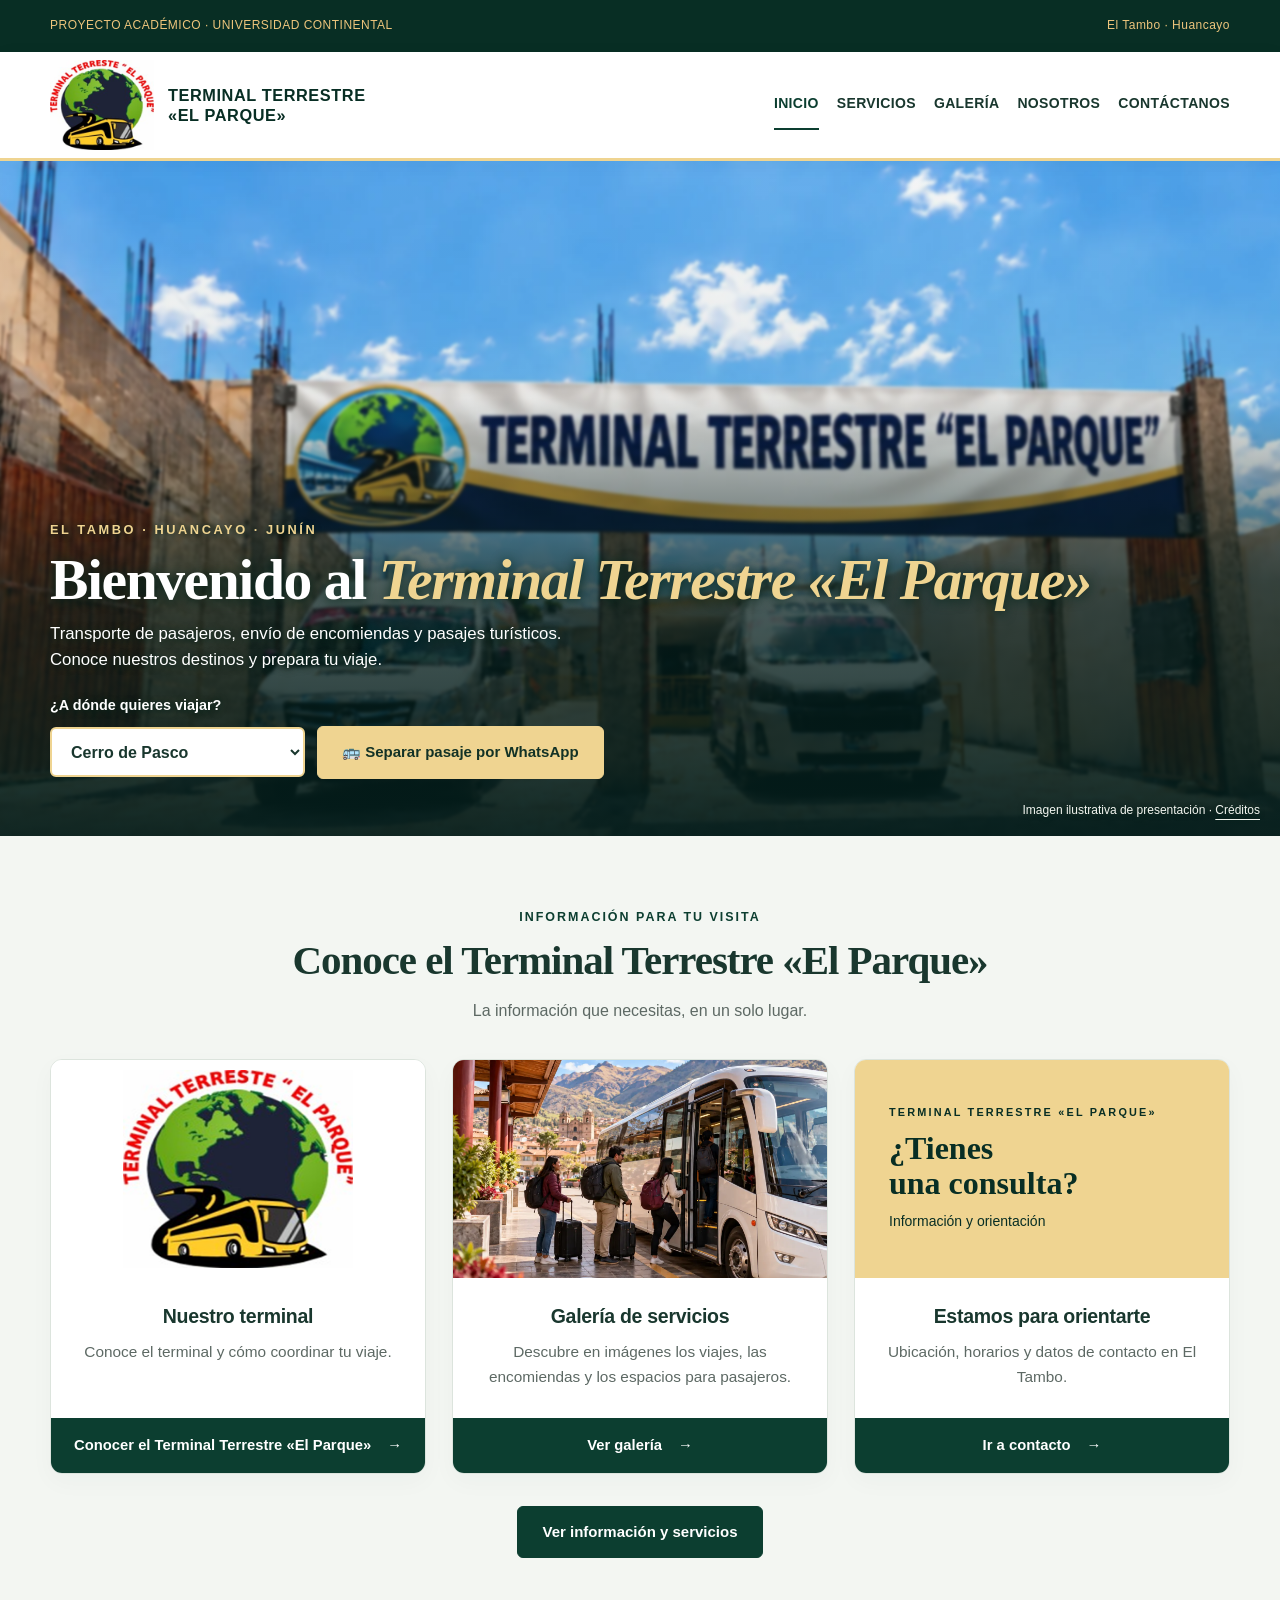
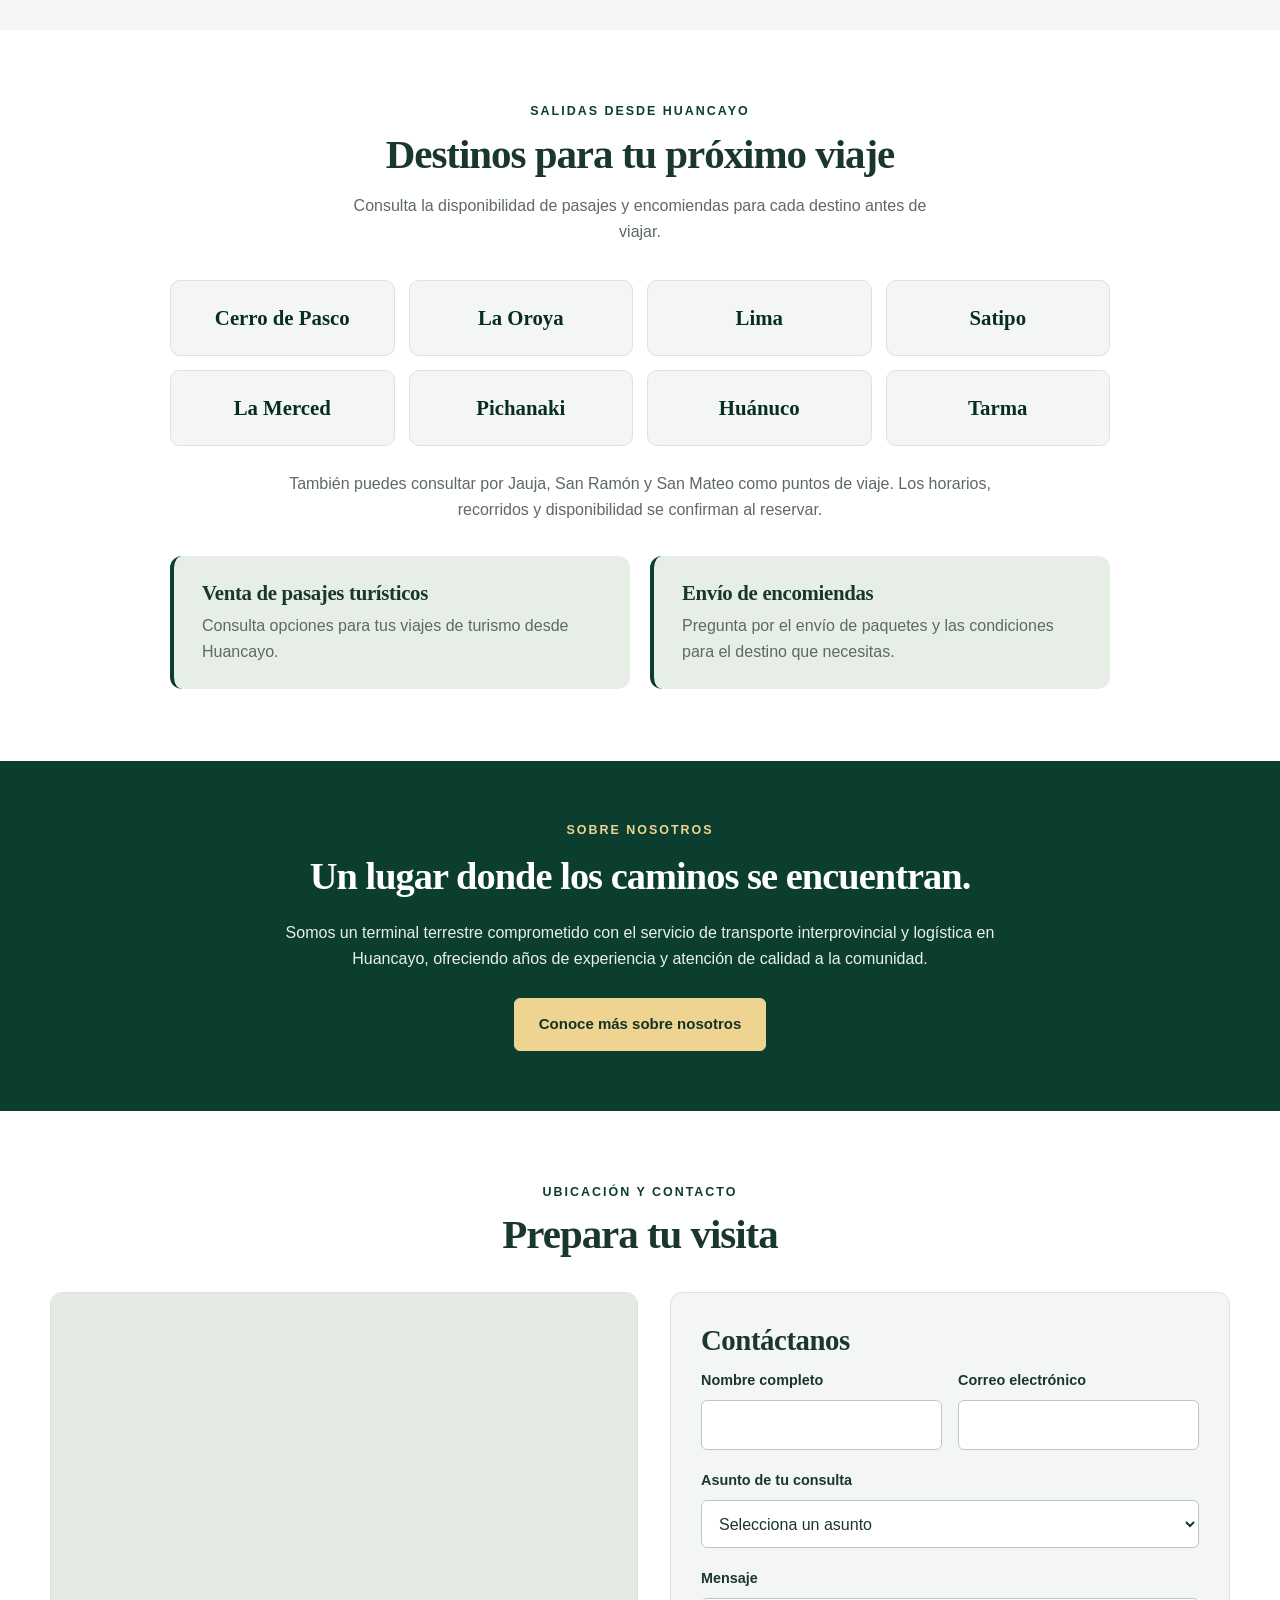
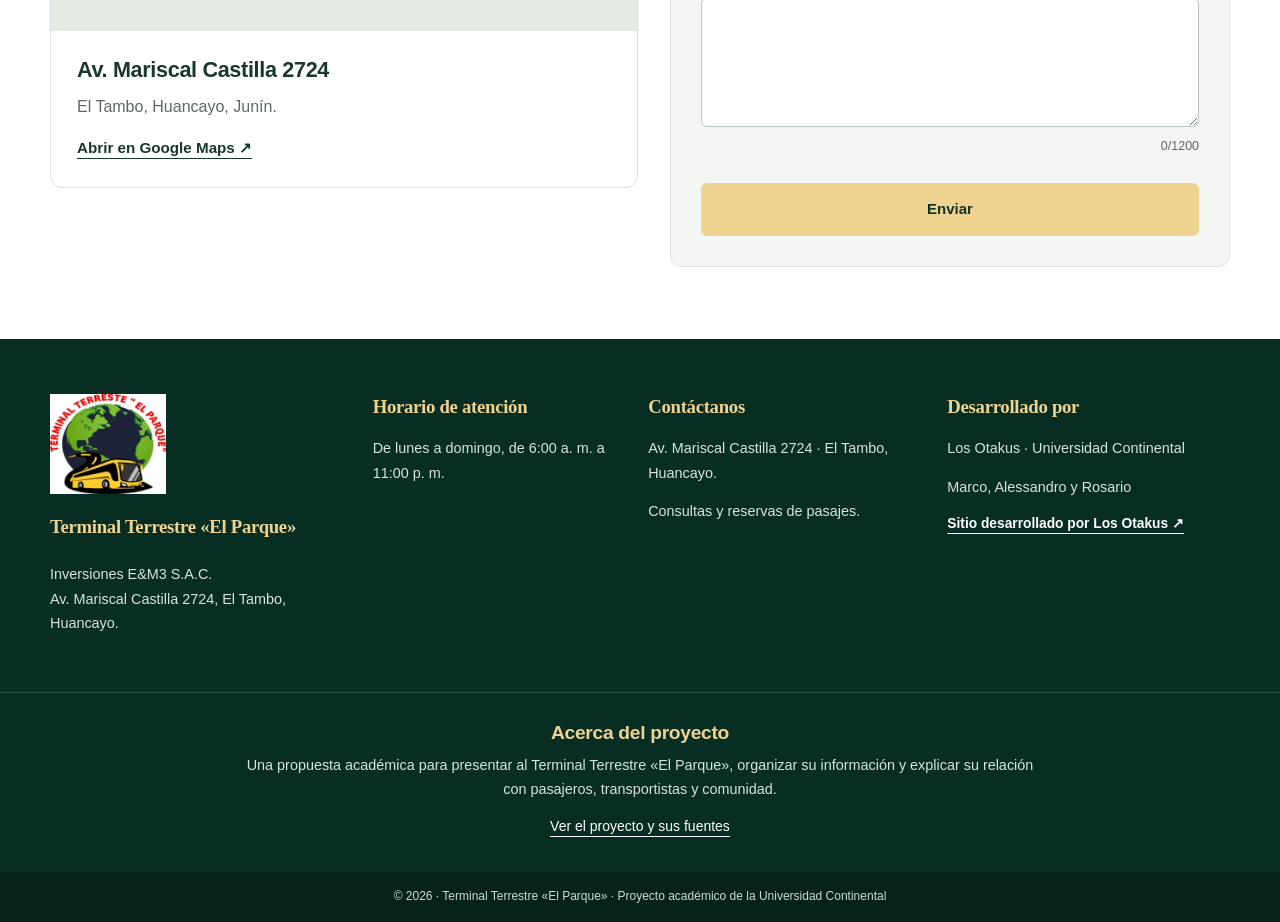
==== commit d774330c: "Actualizar apartado Nosotros con texto del terminal" ====
--- a/index.html
+++ b/index.html
@@ -41,7 +41,7 @@
   <p class="route-note">También puedes consultar por Jauja, San Ramón y San Mateo como puntos de viaje. Los horarios, recorridos y disponibilidad se confirman al reservar.</p>
   <div class="route-services"><article><h3>Venta de pasajes turísticos</h3><p>Consulta opciones para tus viajes de turismo desde Huancayo.</p></article><article><h3>Envío de encomiendas</h3><p>Pregunta por el envío de paquetes y las condiciones para el destino que necesitas.</p></article></div>
 </div></section>
-<section class="about-band" id="nosotros"><div class="container"><p class="eyebrow">SOBRE NOSOTROS</p><h2>Un lugar donde los caminos se encuentran.</h2><p>El Terminal Terrestre «El Parque» forma parte de la actividad de transporte terrestre en El Tambo, Huancayo. Reúne a pasajeros y empresas transportistas en un mismo espacio, donde la información y la coordinación son esenciales.</p></div></section>
+<section class="about-band" id="nosotros"><div class="container"><p class="eyebrow">SOBRE NOSOTROS</p><h2>Un lugar donde los caminos se encuentran.</h2><p>Somos un terminal terrestre comprometido con el servicio de transporte interprovincial y logística en Huancayo, ofreciendo años de experiencia y atención de calidad a la comunidad.</p><a class="button button-gold" href="/nosotros">Conoce más sobre nosotros</a></div></section>
 <section class="section home-contact" id="contacto"><div class="container">
   <div class="section-heading centered"><p class="eyebrow">UBICACIÓN Y CONTACTO</p><h2>Prepara tu visita</h2></div>
   <div class="visit-grid"><div class="visit-location" id="ubicacion"><div class="visit-map"><iframe title="Ubicación exacta del Terminal Terrestre «El Parque» en Av. Mariscal Castilla 2724" src="https://maps.google.com/maps?q=-12.0429695%2C-75.2259478&amp;z=17&amp;output=embed" loading="lazy" referrerpolicy="no-referrer-when-downgrade" allowfullscreen=""></iframe></div><div class="visit-info"><h3>Av. Mariscal Castilla 2724</h3><p>El Tambo, Huancayo, Junín.</p><a class="text-link" href="https://maps.app.goo.gl/TeBb3acf76FNnYCGA" rel="noopener noreferrer" target="_blank">Abrir en Google Maps ↗</a></div></div>
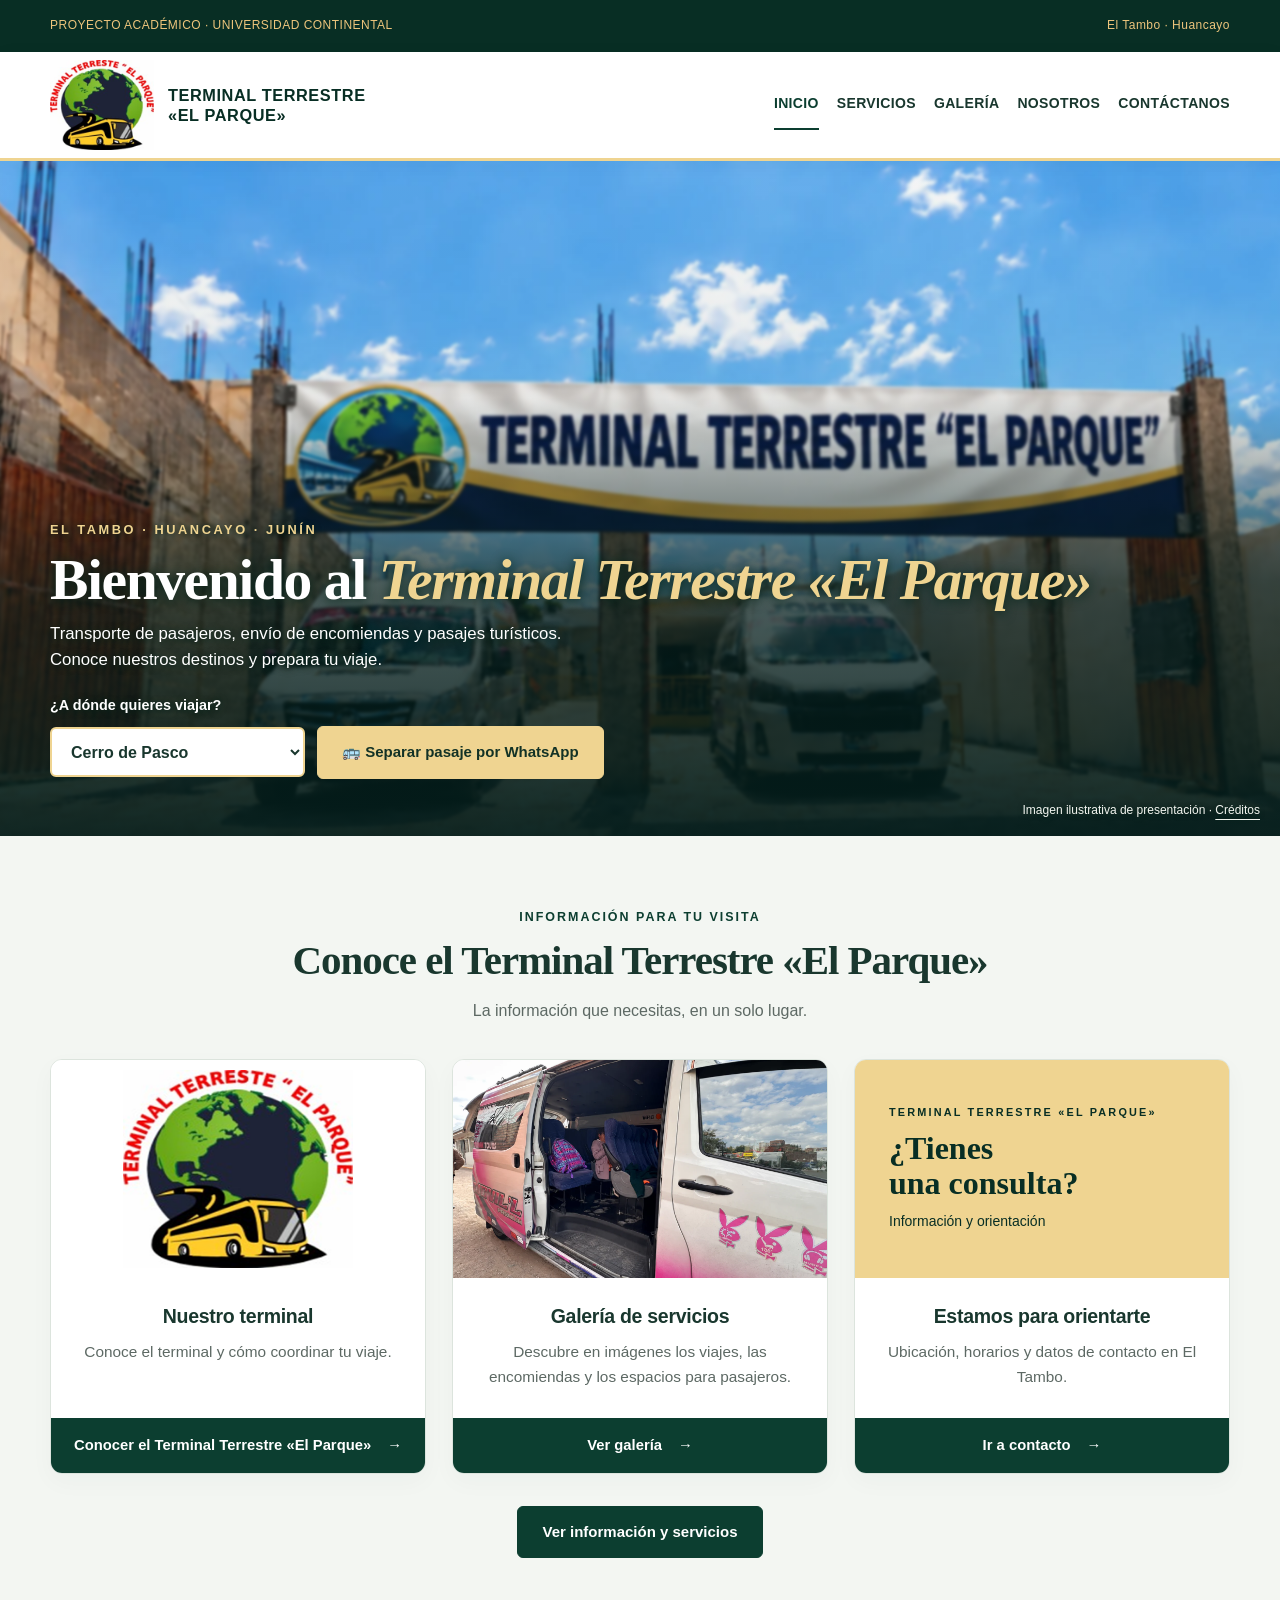
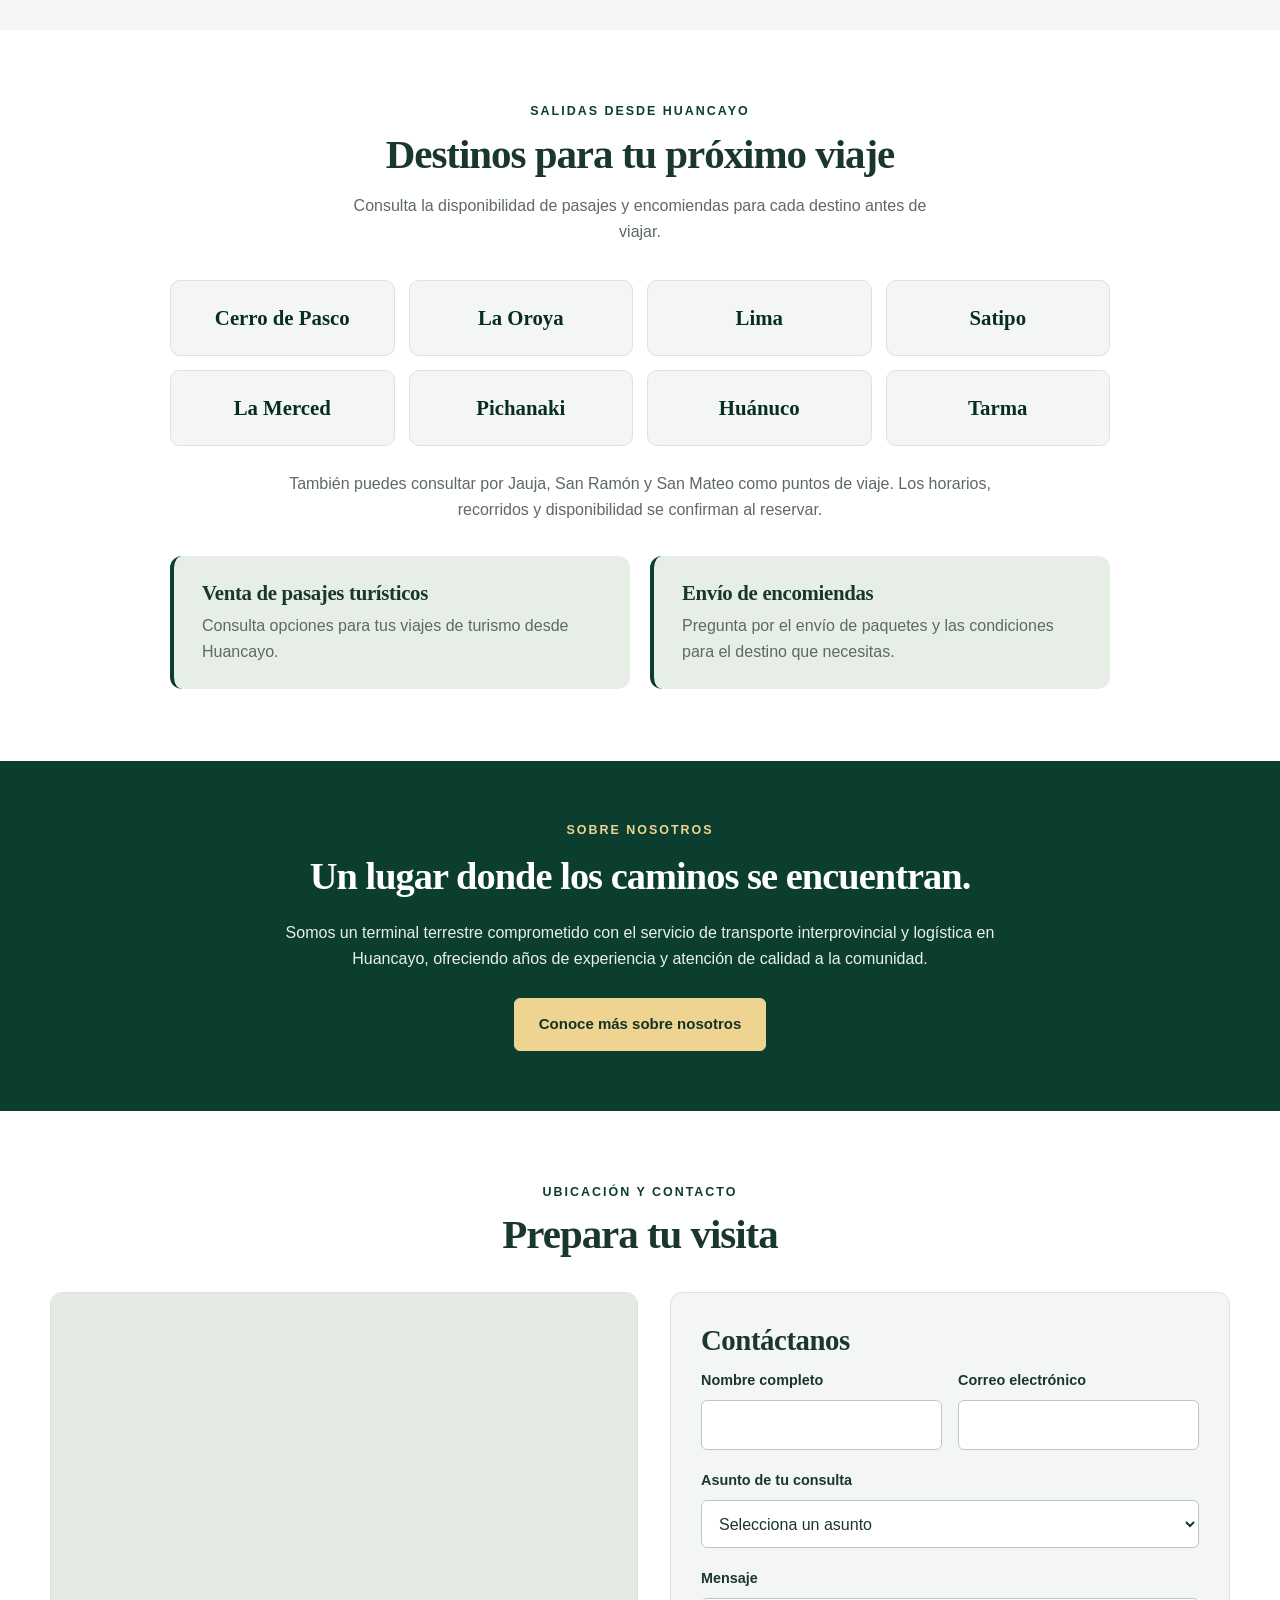
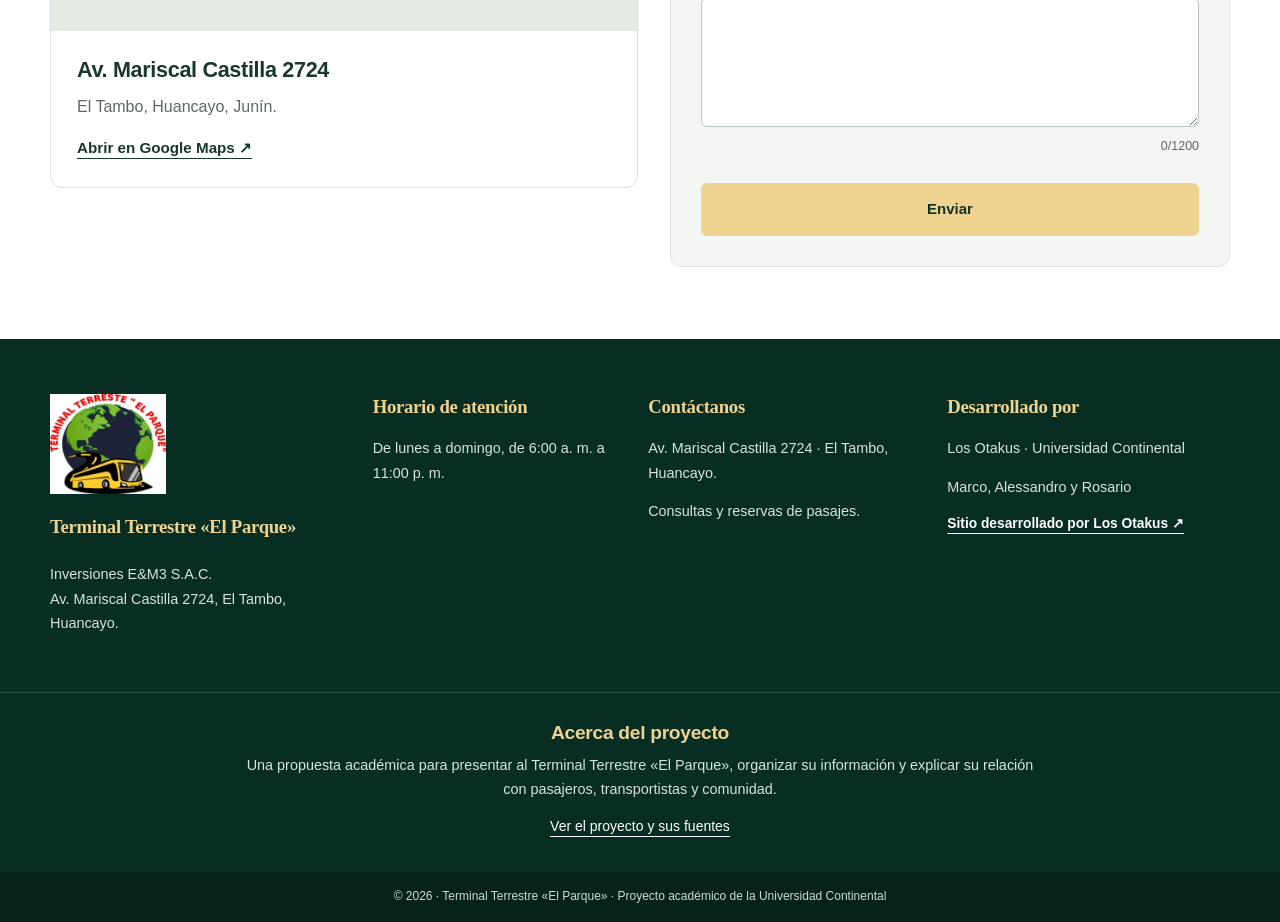
==== commit c3506a3f: "Actualizar vista previa de la galería en Inicio" ====
--- a/index.html
+++ b/index.html
@@ -7,33 +7,33 @@
   <meta name="description" content="Inicio. Proyecto académico del Terminal Terrestre «El Parque» en El Tambo, Huancayo.">
   <meta name="theme-color" content="#0c3e30">
   <title>Inicio · Terminal Terrestre «El Parque»</title>
-  <link rel="icon" type="image/png" href="assets/logo-principal.png">
-  <link rel="stylesheet" href="base.css">
-  <link rel="stylesheet" href="style.css">
-  <script src="codigo.js" defer=""></script>
+  <link rel="icon" type="image/png" href="/IMAGENES/logo-principal.png">
+  <link rel="stylesheet" href="/JS_CSS/base.css">
+  <link rel="stylesheet" href="/JS_CSS/style.css">
+  <script src="/JS_CSS/codigo.js" defer=""></script>
 </head>
 <body class="page-index">
 <a class="skip-link" href="#contenido">Saltar al contenido</a>
 <div class="academic-bar"><div class="container"><span>PROYECTO ACADÉMICO · UNIVERSIDAD CONTINENTAL</span><span>El Tambo · Huancayo</span></div></div>
 <header class="site-header"><div class="container nav-wrap">
-  <a aria-label="Terminal Terrestre «El Parque», inicio" class="brand" href="/"><img class="brand-logo" src="assets/logo-principal.png" width="92" height="92" alt="Logo principal del Terminal Terrestre «El Parque»"><span class="brand-name">TERMINAL TERRESTRE<br>«EL PARQUE»</span></a>
+  <a aria-label="Terminal Terrestre «El Parque», inicio" class="brand" href="/index.html"><img class="brand-logo" src="/IMAGENES/logo-principal.png" width="92" height="92" alt="Logo principal del Terminal Terrestre «El Parque»"><span class="brand-name">TERMINAL TERRESTRE<br>«EL PARQUE»</span></a>
   <button class="menu-toggle" type="button" aria-expanded="false" aria-controls="navegacion">Menú <span aria-hidden="true">☰</span></button>
-  <nav id="navegacion" aria-label="Navegación principal"><a aria-current="page" href="/">Inicio</a><a href="/servicios">Servicios</a><a href="/galeria">Galería</a><a href="/nosotros">Nosotros</a><a href="/contactanos">Contáctanos</a></nav>
+  <nav id="navegacion" aria-label="Navegación principal"><a aria-current="page" href="/index.html">Inicio</a><a href="/HTML/servicios.html">Servicios</a><a href="/HTML/galeria.html">Galería</a><a href="/HTML/nosotros.html">Nosotros</a><a href="/HTML/contactanos.html">Contáctanos</a></nav>
 </div></header>
 <main id="contenido">
 <section class="welcome-banner" id="inicio" aria-labelledby="welcome-title">
-  <img class="welcome-photo" src="assets/portada-terminal.webp" width="2048" height="763" alt="Ilustración de la entrada del Terminal Terrestre «El Parque» con su letrero y vehículos" fetchpriority="high">
+  <img class="welcome-photo" src="/IMAGENES/portada-terminal.webp" width="2048" height="763" alt="Ilustración de la entrada del Terminal Terrestre «El Parque» con su letrero y vehículos" fetchpriority="high">
   <div class="welcome-content container"><p class="eyebrow">EL TAMBO · HUANCAYO · JUNÍN</p><h1 id="welcome-title">Bienvenido al <em>Terminal Terrestre «El Parque»</em></h1><p>Transporte de pasajeros, envío de encomiendas y pasajes turísticos.<br>Conoce nuestros destinos y prepara tu viaje.</p><div class="booking-box"><label for="destino-pasaje">¿A dónde quieres viajar?</label><select id="destino-pasaje" name="destino-pasaje"><option value="Cerro de Pasco">Cerro de Pasco</option><option value="La Oroya">La Oroya</option><option value="Lima">Lima</option><option value="Satipo">Satipo</option><option value="La Merced">La Merced</option><option value="Pichanaki">Pichanaki</option><option value="Huánuco">Huánuco</option><option value="Tarma">Tarma</option><option value="otro">Otro destino</option></select><div class="hero-actions"><a class="button button-gold" id="reservar-whatsapp" href="https://wa.me/51924606678?text=%F0%9F%9A%8C%20%C2%A1Hola%21%20Deseo%20separar%20un%20pasaje%20de%20Huancayo%20a%20Cerro%20de%20Pasco.%20%C2%BFMe%20pueden%20confirmar%20los%20horarios%20disponibles%2C%20el%20precio%20y%20el%20lugar%20de%20embarque%3F%20%C2%A1Gracias%21" target="_blank" rel="noopener noreferrer">🚌 Separar pasaje por WhatsApp</a></div></div></div>
-  <div class="welcome-credit">Imagen ilustrativa de presentación · <a href="/proyecto#credito-portada">Créditos</a></div>
+  <div class="welcome-credit">Imagen ilustrativa de presentación · <a href="/HTML/proyecto.html#credito-portada">Créditos</a></div>
 </section>
 <section class="section explore-section" id="servicios"><div class="container">
   <div class="section-heading centered"><p class="eyebrow">INFORMACIÓN PARA TU VISITA</p><h2>Conoce el Terminal Terrestre «El Parque»</h2><p>La información que necesitas, en un solo lugar.</p></div>
   <div class="explore-grid">
-    <article class="explore-card"><div class="card-photo card-emblem"><img src="assets/logo-principal.png" width="300" height="300" alt="Identidad visual del Terminal Terrestre «El Parque»" loading="lazy"></div><div class="card-copy"><h3>Nuestro terminal</h3><p>Conoce el terminal y cómo coordinar tu viaje.</p></div><a href="/nosotros">Conocer el Terminal Terrestre «El Parque» <span aria-hidden="true">→</span></a></article>
-    <article class="explore-card" id="galeria"><div class="card-photo"><img src="assets/galeria-pasajeros.webp" width="1448" height="1086" alt="Imagen ilustrativa de pasajeros abordando para viajar" loading="lazy"></div><div class="card-copy"><h3>Galería de servicios</h3><p>Descubre en imágenes los viajes, las encomiendas y los espacios para pasajeros.</p></div><a href="/galeria">Ver galería <span aria-hidden="true">→</span></a></article>
-    <article class="explore-card"><div class="card-contact"><span class="card-number" aria-hidden="true">TERMINAL TERRESTRE «EL PARQUE»</span><strong>¿Tienes<br>una consulta?</strong><span>Información y orientación</span></div><div class="card-copy"><h3>Estamos para orientarte</h3><p>Ubicación, horarios y datos de contacto en El Tambo.</p></div><a href="/contactanos">Ir a contacto <span aria-hidden="true">→</span></a></article>
+    <article class="explore-card"><div class="card-photo card-emblem"><img src="/IMAGENES/logo-principal.png" width="300" height="300" alt="Identidad visual del Terminal Terrestre «El Parque»" loading="lazy"></div><div class="card-copy"><h3>Nuestro terminal</h3><p>Conoce el terminal y cómo coordinar tu viaje.</p></div><a href="/HTML/nosotros.html">Conocer el Terminal Terrestre «El Parque» <span aria-hidden="true">→</span></a></article>
+    <article class="explore-card" id="galeria"><div class="card-photo"><img src="/IMAGENES/movilidad-interior.webp" width="1448" height="1086" alt="Movilidad real de pasajeros fotografiada para la galería" loading="lazy"></div><div class="card-copy"><h3>Galería de servicios</h3><p>Descubre en imágenes los viajes, las encomiendas y los espacios para pasajeros.</p></div><a href="/HTML/galeria.html">Ver galería <span aria-hidden="true">→</span></a></article>
+    <article class="explore-card"><div class="card-contact"><span class="card-number" aria-hidden="true">TERMINAL TERRESTRE «EL PARQUE»</span><strong>¿Tienes<br>una consulta?</strong><span>Información y orientación</span></div><div class="card-copy"><h3>Estamos para orientarte</h3><p>Ubicación, horarios y datos de contacto en El Tambo.</p></div><a href="/HTML/contactanos.html">Ir a contacto <span aria-hidden="true">→</span></a></article>
   </div>
-  <div class="centered-action"><a class="button button-dark" href="/servicios">Ver información y servicios</a></div>
+  <div class="centered-action"><a class="button button-dark" href="/HTML/servicios.html">Ver información y servicios</a></div>
 </div></section>
 <section class="section routes-section" id="destinos"><div class="container">
   <div class="section-heading centered"><p class="eyebrow">SALIDAS DESDE HUANCAYO</p><h2>Destinos para tu próximo viaje</h2><p>Consulta la disponibilidad de pasajes y encomiendas para cada destino antes de viajar.</p></div>
@@ -41,7 +41,7 @@
   <p class="route-note">También puedes consultar por Jauja, San Ramón y San Mateo como puntos de viaje. Los horarios, recorridos y disponibilidad se confirman al reservar.</p>
   <div class="route-services"><article><h3>Venta de pasajes turísticos</h3><p>Consulta opciones para tus viajes de turismo desde Huancayo.</p></article><article><h3>Envío de encomiendas</h3><p>Pregunta por el envío de paquetes y las condiciones para el destino que necesitas.</p></article></div>
 </div></section>
-<section class="about-band" id="nosotros"><div class="container"><p class="eyebrow">SOBRE NOSOTROS</p><h2>Un lugar donde los caminos se encuentran.</h2><p>Somos un terminal terrestre comprometido con el servicio de transporte interprovincial y logística en Huancayo, ofreciendo años de experiencia y atención de calidad a la comunidad.</p><a class="button button-gold" href="/nosotros">Conoce más sobre nosotros</a></div></section>
+<section class="about-band" id="nosotros"><div class="container"><p class="eyebrow">SOBRE NOSOTROS</p><h2>Un lugar donde los caminos se encuentran.</h2><p>Somos un terminal terrestre comprometido con el servicio de transporte interprovincial y logística en Huancayo, ofreciendo años de experiencia y atención de calidad a la comunidad.</p><a class="button button-gold" href="/HTML/nosotros.html">Conoce más sobre nosotros</a></div></section>
 <section class="section home-contact" id="contacto"><div class="container">
   <div class="section-heading centered"><p class="eyebrow">UBICACIÓN Y CONTACTO</p><h2>Prepara tu visita</h2></div>
   <div class="visit-grid"><div class="visit-location" id="ubicacion"><div class="visit-map"><iframe title="Ubicación exacta del Terminal Terrestre «El Parque» en Av. Mariscal Castilla 2724" src="https://maps.google.com/maps?q=-12.0429695%2C-75.2259478&amp;z=17&amp;output=embed" loading="lazy" referrerpolicy="no-referrer-when-downgrade" allowfullscreen=""></iframe></div><div class="visit-info"><h3>Av. Mariscal Castilla 2724</h3><p>El Tambo, Huancayo, Junín.</p><a class="text-link" href="https://maps.app.goo.gl/TeBb3acf76FNnYCGA" rel="noopener noreferrer" target="_blank">Abrir en Google Maps ↗</a></div></div>
@@ -50,12 +50,12 @@
 </main>
 <footer class="site-footer footer-example">
 <div class="container footer-columns">
-  <div class="footer-identity"><img class="footer-logo" src="assets/logo-principal.png" width="120" height="120" alt="Terminal Terrestre «El Parque»"><h3>Terminal Terrestre «El Parque»</h3><p>Inversiones E&amp;M3 S.A.C.<br>Av. Mariscal Castilla 2724, El Tambo, Huancayo.</p></div>
+  <div class="footer-identity"><img class="footer-logo" src="/IMAGENES/logo-principal.png" width="120" height="120" alt="Terminal Terrestre «El Parque»"><h3>Terminal Terrestre «El Parque»</h3><p>Inversiones E&amp;M3 S.A.C.<br>Av. Mariscal Castilla 2724, El Tambo, Huancayo.</p></div>
   <div><h3>Horario de atención</h3><p>De lunes a domingo, de 6:00 a. m. a 11:00 p. m.</p></div>
   <div><h3>Contáctanos</h3><p>Av. Mariscal Castilla 2724 · El Tambo, Huancayo.</p><p>Consultas y reservas de pasajes.</p></div>
-  <div><h3>Desarrollado por</h3><p>Los Otakus · Universidad Continental</p><p>Marco, Alessandro y Rosario</p><a class="team-footer-link" href="/desarrolladores" target="_blank" rel="noopener noreferrer">Sitio desarrollado por Los Otakus <span aria-hidden="true">↗</span></a></div>
+  <div><h3>Desarrollado por</h3><p>Los Otakus · Universidad Continental</p><p>Marco, Alessandro y Rosario</p><a class="team-footer-link" href="/HTML/desarrolladores.html" target="_blank" rel="noopener noreferrer">Sitio desarrollado por Los Otakus <span aria-hidden="true">↗</span></a></div>
 </div>
-<div class="footer-project"><div class="container"><h3>Acerca del proyecto</h3><p>Una propuesta académica para presentar al Terminal Terrestre «El Parque», organizar su información y explicar su relación con pasajeros, transportistas y comunidad.</p><a href="/proyecto">Ver el proyecto y sus fuentes</a></div></div>
+<div class="footer-project"><div class="container"><h3>Acerca del proyecto</h3><p>Una propuesta académica para presentar al Terminal Terrestre «El Parque», organizar su información y explicar su relación con pasajeros, transportistas y comunidad.</p><a href="/HTML/proyecto.html">Ver el proyecto y sus fuentes</a></div></div>
 <div class="footer-bottom"><div class="container">© 2026 · Terminal Terrestre «El Parque» · Proyecto académico de la Universidad Continental</div></div>
 </footer>
 </body>
--- a/JS_CSS/base.css
+++ b/JS_CSS/base.css
@@ -0,0 +1,55 @@
+/* Paleta del proyecto: vino, dorado y blanco. Sin librerías ni compilación. */
+:root{--wine:#771e2c;--wine-dark:#511521;--gold:#f2c86b;--ink:#222124;--muted:#62616a;--line:#e4e2e2;--paper:#fff;--light:#f6f5f5;--radius:6px;--max:1180px}
+*{box-sizing:border-box}html{scroll-behavior:smooth;scroll-padding-top:110px}body{margin:0;background:var(--paper);color:var(--ink);font-family:Arial,Helvetica,sans-serif;font-size:16px;line-height:1.65}a{color:inherit;text-underline-offset:5px}button,input,select,textarea{font:inherit}button,a,input,select,textarea{-webkit-tap-highlight-color:transparent}button,a{touch-action:manipulation}img{display:block;max-width:100%}h1,h2,h3,p,figure{margin:0}h1,h2,h3{line-height:1.1}h1,h2{letter-spacing:-.045em}h2{font-size:clamp(2rem,4vw,3rem)}h3{font-size:1.35rem;letter-spacing:-.025em}p+p{margin-top:1rem}a:focus-visible,button:focus-visible,input:focus-visible,select:focus-visible,textarea:focus-visible,[tabindex]:focus-visible{outline:3px solid #1a74be;outline-offset:5px}a:hover{text-decoration-thickness:2px}.container{width:min(var(--max),calc(100% - 80px));margin:auto}.section{padding-top:100px;padding-bottom:100px}.eyebrow{font-size:.78rem;font-weight:700;letter-spacing:.15em;line-height:1.5;color:var(--wine);margin-bottom:22px}.lead{font-size:1.2rem;line-height:1.6}.fine-print{font-size:.85rem;line-height:1.6;color:var(--muted)}.text-link{display:inline-flex;gap:26px;align-items:center;font-weight:700;font-size:.95rem}.button{display:inline-flex;align-items:center;justify-content:center;gap:32px;min-height:52px;padding:14px 24px;border:0;border-radius:var(--radius);font-weight:700;font-size:.93rem;cursor:pointer;text-decoration:none;transition:background .15s,transform .15s}.button:hover{transform:translateY(-2px)}.button-dark{background:var(--wine);color:white}.button-dark:hover{background:var(--wine-dark)}.button-gold{background:var(--gold);color:var(--wine-dark)}.button-gold:hover{background:#ffe19a}.skip-link{position:absolute;top:0;left:20px;transform:translateY(-150%);z-index:50;padding:12px 20px;background:var(--ink);color:white}.skip-link:focus{transform:translateY(0)}
+.academic-bar{background:var(--wine-dark);color:#fff;font-size:.78rem}.academic-bar .container{display:flex;justify-content:space-between;gap:16px;padding-top:8px;padding-bottom:8px}.academic-bar span{color:#edc57c}.site-header{position:sticky;top:0;z-index:10;background:#fff;border-bottom:1px solid var(--line)}.nav-wrap{display:flex;align-items:center;justify-content:space-between;min-height:94px;gap:35px}.brand{display:inline-flex;align-items:center;gap:12px;font-weight:900;font-size:1.16rem;letter-spacing:.03em;text-decoration:none;white-space:nowrap;line-height:1.1}.brand small{display:block;font-size:.61rem;font-weight:600;letter-spacing:.17em;margin-top:7px}.brand-mark{display:grid;place-items:center;width:46px;height:46px;border:1px solid var(--wine);border-radius:50%;font-family:Georgia,serif;font-size:2rem;font-weight:700;color:var(--wine)}nav{display:flex;align-items:center;gap:28px}nav a{font-size:.9rem;text-decoration:none;font-weight:600}nav a:hover{color:var(--wine)}.nav-contact{padding:10px 16px;border:1px solid var(--line);border-radius:var(--radius)}.nav-contact span{margin-left:16px}.menu-toggle{display:none}
+.hero{padding:58px 0 64px}.hero-grid{display:grid;grid-template-columns:1.02fr 1fr;gap:50px;align-items:center}.hero-copy{padding:15px 0}.hero h1{font-size:clamp(2.8rem,5.4vw,4.65rem);line-height:1.02;font-weight:800}.hero h1 em{font-family:Georgia,'Times New Roman',serif;font-weight:400;color:var(--wine);letter-spacing:-.05em}.hero-intro{max-width:440px;margin-top:28px;color:var(--muted);font-size:1.05rem;line-height:1.7}.hero-actions{display:flex;align-items:center;gap:28px;margin-top:30px}.hero-footnote{display:flex;align-items:center;gap:15px;font-size:.8rem;color:var(--muted);margin-top:37px}.small-line{height:1px;width:34px;background:var(--wine)}.hero-visual{position:relative;min-height:535px;background:var(--wine-dark);overflow:hidden;border-radius:3px}.photo-space{position:absolute;inset:0;background:linear-gradient(160deg,#854250,#411820)}.hero-photo{position:absolute;width:100%;height:100%;object-fit:cover;inset:0}.hero-visual::after{content:'';position:absolute;inset:0;background:linear-gradient(0deg,rgba(32,18,22,.93),rgba(32,18,22,0) 80%)}.photo-caption{position:absolute;z-index:1;bottom:54px;left:38px;color:#fff;right:25px}.photo-caption>span{display:block;font-size:.72rem;font-weight:700;letter-spacing:.25em;color:var(--gold);margin-bottom:18px}.photo-caption strong{display:block;font-size:2.5rem;line-height:1.08;letter-spacing:-.035em}.photo-caption small{display:block;margin-top:18px;font-size:.9rem;color:#e9e4e5}.image-note{position:absolute;z-index:2;bottom:12px;left:38px;right:18px;font-size:.73rem;color:#f0e7e7;line-height:1.4}.identity-strip{background:var(--light);border-top:1px solid var(--line);border-bottom:1px solid var(--line)}.identity-grid{display:grid;grid-template-columns:1.2fr 1fr 1fr;padding-top:25px;padding-bottom:25px}.identity-grid>div{padding:0 34px;border-left:1px solid #d6d1d2}.identity-grid>div:first-child{padding-left:0;border:0}.identity-grid span{display:block;font-size:.78rem;color:var(--muted);margin-bottom:3px}.identity-grid strong{font-size:.96rem}
+.section-heading{margin-bottom:42px}.about-grid{display:grid;grid-template-columns:1.08fr 1fr;gap:90px}.about-text p:not(.lead){color:var(--muted);font-size:1rem}.about-text .text-link{margin-top:22px}.purpose-list article{display:flex;gap:24px;padding:28px 0;border-top:1px solid var(--line)}.purpose-list article:first-child{padding-top:0;border-top:0}.purpose-list p{font-size:.96rem;margin-top:12px;color:var(--muted)}.purpose-number{font-family:Georgia,serif;font-size:2.3rem;line-height:1;color:var(--wine);width:34px;flex:none}.purpose-list .fine-print{font-size:.78rem;border-top:1px solid var(--line);padding-top:18px;margin:0}.services-section{background:var(--light)}.horizontal{display:flex;align-items:flex-end;justify-content:space-between;gap:50px}.horizontal>p{max-width:320px;color:var(--muted)}.service-grid{display:grid;grid-template-columns:repeat(3,1fr);gap:22px}.service-card{display:flex;flex-direction:column;background:white;padding:32px;border:1px solid #dfdada;border-top:3px solid var(--wine);border-radius:var(--radius);min-height:323px}.service-index{font-family:Georgia,serif;font-size:1.9rem;color:var(--wine);margin-bottom:29px;line-height:1}.service-card h3{font-size:1.45rem;line-height:1.2}.service-card p{font-size:.95rem;line-height:1.65;color:var(--muted);margin-top:18px;margin-bottom:26px}.service-card a{display:flex;justify-content:space-between;gap:15px;align-items:center;font-size:.9rem;font-weight:bold;margin-top:auto;text-decoration:none}.travel-note{display:flex;gap:20px;align-items:flex-start;margin-top:32px;border-top:1px solid #dad5d6;padding-top:27px}.travel-note>span{border:1px solid var(--wine);width:26px;height:26px;display:grid;place-items:center;border-radius:50%;flex:none;font-family:Georgia,serif;color:var(--wine);font-size:.9rem}.travel-note h3{font-size:1rem;line-height:1.6}.travel-note p{font-size:.91rem;color:var(--muted);margin-top:4px;max-width:900px}
+.location-grid{display:grid;grid-template-columns:.93fr 1.1fr;gap:70px;align-items:center}.location-grid .lead{margin-top:25px;color:var(--muted)}.location-details{margin:30px 0 23px}.location-details>div{padding:15px 0;border-bottom:1px solid var(--line)}.location-details dt{font-size:.88rem;font-weight:bold;margin-bottom:6px}.location-details dd{margin:0;color:var(--muted);font-size:.94rem}.location-grid .text-link{margin-top:24px}.map-panel{background:#e5e5e5;position:relative;min-height:470px;border-radius:var(--radius);overflow:hidden;border:1px solid var(--line)}.map-panel iframe{position:absolute;inset:0;width:100%;height:100%;border:0}.map-label{position:absolute;bottom:20px;left:20px;right:20px;background:white;padding:17px 23px;display:flex;align-items:center;gap:16px;box-shadow:0 4px 15px #0001;pointer-events:none}.map-label strong{display:block;font-size:.85rem;letter-spacing:.08em}.map-label span:not(.map-dot){font-size:.8rem;color:var(--muted)}.map-dot{width:12px;height:12px;border:3px solid var(--wine);border-radius:50%}
+.contact-section{background:var(--wine-dark);color:white}.contact-grid{display:grid;grid-template-columns:.9fr 1.1fr;gap:90px}.contact-copy .eyebrow{color:var(--gold)}.contact-copy h2{font-size:clamp(2.3rem,4.2vw,3.4rem)}.contact-copy>p:not(.eyebrow){max-width:350px;margin-top:25px;color:#ead6db}.demo-note{margin-top:40px;border-left:2px solid var(--gold);padding-left:20px;max-width:370px}.demo-note strong{font-size:.9rem;color:var(--gold)}.demo-note p{font-size:.9rem;color:#ead6db;line-height:1.65;margin-top:9px}.form-row{display:grid;grid-template-columns:1fr 1fr;gap:18px}.field{margin-bottom:19px}.field label{display:block;font-size:.89rem;margin-bottom:7px;font-weight:600}.field input,.field select,.field textarea{width:100%;border:1px solid #a47580;border-radius:4px;background:#fff;color:var(--ink);min-height:48px;padding:11px 13px;box-shadow:none}.field textarea{resize:vertical;min-height:126px}.field input[aria-invalid=true],.field select[aria-invalid=true],.field textarea[aria-invalid=true]{border:2px solid #ffd39b}.field input:focus-visible,.field select:focus-visible,.field textarea:focus-visible{outline-color:var(--gold);outline-offset:3px}.field-error{font-size:.81rem;color:#ffdfb4;display:block;line-height:1.45;margin-top:5px}.field-error:empty{display:none}.field-meta{display:flex;justify-content:space-between;gap:20px;align-items:start}.field-meta>span:last-child{font-size:.78rem;color:#e5cbd1;margin-left:auto}.form-result{font-size:.91rem;line-height:1.5}.form-result:not(:empty){padding:15px;border:1px solid #d0a2ad;margin-top:20px;border-radius:4px}.form-result.is-success{color:white;border-color:var(--gold);background:#682132}.form-result.is-error{color:#ffdfb4}
+.site-footer{background:#f7f5f6;padding:36px 0 20px}.footer-top{display:flex;align-items:center;justify-content:space-between;gap:35px;padding-bottom:30px}.footer-top p{font-size:.85rem;color:var(--muted);line-height:1.8}.footer-top>a:last-child{font-size:.88rem;font-weight:bold}.footer-bottom{border-top:1px solid #ddd7d9;padding-top:20px;display:flex;gap:30px;justify-content:space-between;font-size:.74rem;color:var(--muted)}
+/* Página adicional del proyecto y de sus desarrolladores. */
+.project-intro{background:var(--wine-dark);color:white;padding:75px 0}.project-intro .eyebrow{color:var(--gold)}.project-intro h1{font-size:clamp(2.5rem,5vw,4.4rem);max-width:840px}.project-intro .lead{max-width:710px;color:#ead6db;margin-top:25px}.project-intro .breadcrumb{font-size:.85rem;display:inline-block;color:#ead6db;margin-bottom:35px}.project-meta{display:flex;flex-wrap:wrap;gap:22px 40px;margin-top:40px;border-top:1px solid #a4727c;padding-top:25px;font-size:.86rem}.project-meta strong{display:block;color:var(--gold);font-size:.75rem;letter-spacing:.08em;margin-bottom:4px}.project-body{max-width:1000px}.project-body>section{padding:65px 0;border-bottom:1px solid var(--line)}.project-body h2{font-size:2.3rem;margin-bottom:25px}.project-body p{max-width:850px;color:var(--muted)}.two-columns{display:grid;grid-template-columns:1fr 1fr;gap:40px}.two-columns h3{margin-bottom:15px}.tag{display:inline-block;background:var(--light);padding:7px 13px;border:1px solid var(--line);border-radius:4px;font-size:.84rem;font-weight:bold}.developer-card{border-left:4px solid var(--wine);background:var(--light);padding:28px;margin-top:25px}.developer-card h3{margin-bottom:12px}.developer-card p{font-size:.96rem}.system-flow{display:grid;grid-template-columns:1fr 30px 1fr 30px 1fr;align-items:stretch;gap:12px;margin:30px 0 12px}.system-box{padding:25px 22px;border:1px solid #ded4d6;border-radius:var(--radius);background:var(--light)}.system-box h3{color:var(--wine);font-size:1.1rem;margin-bottom:12px}.system-box p{font-size:.91rem}.flow-arrow{display:flex;align-items:center;justify-content:center;color:var(--wine);font-size:1.8rem}.feedback{border:1px dashed var(--wine);border-radius:4px;text-align:center;padding:15px;font-size:.9rem;color:var(--wine);margin-bottom:22px}.feature-list{list-style:none;padding:0;margin:0;display:grid;grid-template-columns:1fr 1fr;gap:25px}.feature-list li{border-top:1px solid var(--line);padding-top:22px}.feature-list strong{display:block;margin-bottom:8px}.feature-list p{font-size:.95rem}.credits-list{padding-left:22px;color:var(--muted)}.credits-list li+li{margin-top:12px}.back-link{margin:35px 0 50px}.status-tag{font-weight:600;color:var(--wine)}
+@media(min-width:1600px){.hero-visual{min-height:560px}}
+@media(max-width:1050px){.container{width:calc(100% - 48px)}nav{gap:16px}.nav-wrap{gap:20px}.hero-grid{gap:32px}.hero-visual{min-height:495px}.hero-actions{gap:20px;flex-wrap:wrap}.about-grid,.location-grid,.contact-grid{gap:45px}.service-card{padding:26px}.footer-top{gap:25px}.brand{font-size:1.02rem}}
+@media(max-width:780px){html{scroll-padding-top:90px}.container{width:calc(100% - 40px)}.academic-bar span{display:none}.academic-bar .container{font-size:.71rem}.nav-wrap{min-height:78px;flex-wrap:wrap;gap:0}.brand{font-size:1.08rem}.brand-mark{width:42px;height:42px;font-size:1.8rem}.menu-toggle{display:flex;align-items:center;gap:13px;background:white;border:1px solid var(--line);padding:9px 12px;border-radius:4px;color:var(--ink);font-size:.86rem}nav{display:none;flex-basis:100%;padding:14px 0 20px;flex-direction:column;align-items:stretch;gap:0}nav.is-open{display:flex}nav a{padding:13px 9px;border-top:1px solid var(--line)}nav .nav-contact{margin-top:10px;text-align:center;border:1px solid var(--wine);color:var(--wine)}.hero{padding:32px 0 40px}.hero-grid{grid-template-columns:1fr;gap:34px}.hero h1{font-size:clamp(2.9rem,9.5vw,4.5rem)}.hero-copy{padding:5px 0}.hero-intro{max-width:560px;margin-top:22px}.hero-actions{gap:24px;margin-top:25px}.hero-footnote{margin-top:26px}.hero-visual{min-height:430px}.identity-grid{grid-template-columns:1fr;padding:12px 0}.identity-grid>div,.identity-grid>div:first-child{padding:13px 0;border:0;border-bottom:1px solid #dfdadd;display:flex;justify-content:space-between;align-items:center;gap:20px}.identity-grid>div:last-child{border:0}.identity-grid span{font-size:.74rem}.identity-grid strong{font-size:.87rem;text-align:right}.section{padding-top:65px;padding-bottom:65px}.section-heading{margin-bottom:33px}.about-grid,.location-grid,.contact-grid{grid-template-columns:1fr;gap:38px}.about-grid{gap:38px}.purpose-list{padding-top:30px;border-top:1px solid var(--line)}.horizontal{display:block}.horizontal>p{margin-top:25px;max-width:550px}.service-grid{grid-template-columns:1fr;gap:17px}.service-card{min-height:0;padding:28px;display:grid;grid-template-columns:40px 1fr;gap:0 20px}.service-index{grid-row:1/4;font-size:1.5rem;margin:0}.service-card p{margin:13px 0 21px}.service-card a{grid-column:2}.travel-note{padding-top:25px}.map-panel{min-height:410px}.contact-copy>p:not(.eyebrow),.demo-note{max-width:none}.demo-note{margin-top:28px}.footer-top{align-items:flex-start;flex-wrap:wrap;gap:28px}.footer-top p{flex-basis:calc(100% - 260px)}.footer-bottom{flex-direction:column;gap:8px}.two-columns,.feature-list{grid-template-columns:1fr;gap:25px}.project-intro{padding:48px 0}.project-body>section{padding:45px 0}.system-flow{grid-template-columns:1fr;gap:8px}.flow-arrow{transform:rotate(90deg);height:28px}.project-meta{gap:22px}}
+@media(max-width:420px){.container{width:calc(100% - 32px)}.brand{font-size:.97rem;gap:9px}.brand small{font-size:.53rem}.brand-mark{width:38px;height:38px}.hero h1{font-size:2.7rem}.hero .eyebrow{font-size:.69rem}.hero-actions{gap:20px}.hero-actions .button{padding:13px 18px;gap:20px}.hero-actions .text-link{font-size:.87rem;gap:12px}.hero-visual{min-height:370px}.photo-caption{left:26px;bottom:52px}.photo-caption strong{font-size:2.2rem}.image-note{left:26px;font-size:.7rem}.identity-grid>div{gap:14px}.identity-grid strong{font-size:.78rem}.form-row{grid-template-columns:1fr;gap:0}.footer-top p{flex-basis:100%}.service-card{padding:24px 20px;grid-template-columns:30px 1fr;gap:0 14px}.service-card h3{font-size:1.3rem}.service-card a{font-size:.86rem}.map-panel{min-height:350px}}
+@media(prefers-reduced-motion:reduce){html{scroll-behavior:auto}*,*::before,*::after{transition:none!important}}
+
+/* Adaptación de la distribución del ejemplo Agua Clárida a El Parque. */
+.hero-banner{position:relative;isolation:isolate;overflow:hidden;background:#25171a;padding:0;color:white}
+.hero-banner::after{content:'';position:absolute;inset:0;z-index:-1;background:linear-gradient(90deg,rgba(26,15,19,.90) 0%,rgba(31,19,24,.7) 38%,rgba(34,22,26,.14) 100%)}
+.banner-photo{position:absolute;inset:0;width:100%;height:100%;object-fit:cover;object-position:center 50%;z-index:-2}
+.banner-content{position:relative;padding-top:90px;padding-bottom:82px;min-height:565px}
+.hero-banner h1{font-size:clamp(3.1rem,6.6vw,5.5rem);line-height:1.04;max-width:680px;color:white}
+.hero-banner h1 em{color:var(--gold)}
+.hero-banner .eyebrow{color:#f6d995}
+.hero-banner .hero-intro{color:#fff;max-width:480px;font-size:1.1rem}
+.button-outline{border:1px solid #e9d8d2;background:transparent;color:white}
+.button-outline:hover{background:#ffffff16}
+.banner-caption{position:relative;font-size:.78rem;color:#f1e8e8;padding-bottom:17px;line-height:1.6}
+.about-section{background:var(--wine);color:white}
+.about-section .eyebrow,.about-section .purpose-number{color:var(--gold)}
+.about-section .about-text p:not(.lead),.about-section .purpose-list p{color:#f0e1e4}
+.about-section .purpose-list article,.about-section .purpose-list .fine-print,.about-section .purpose-list{border-color:#af7983}
+.about-section .text-link{color:white}
+.gallery-section{background:#fff}
+.gallery-feature{border:1px solid var(--line);border-radius:6px;overflow:hidden}
+.gallery-feature>a{display:block;position:relative;background:#eee}
+.gallery-feature img{width:100%;height:430px;object-fit:cover;object-position:center 55%}
+.gallery-open{position:absolute;right:22px;bottom:22px;display:flex;align-items:center;gap:25px;padding:10px 17px;background:#fff;font-size:.9rem;font-weight:600;border-radius:4px;box-shadow:0 2px 8px #0002}
+.gallery-feature figcaption{display:flex;justify-content:space-between;gap:30px;padding:22px 26px;align-items:center}
+.gallery-feature figcaption strong{font-size:1rem}.gallery-feature figcaption p{font-size:.92rem;color:var(--muted);margin-top:5px}
+.gallery-feature figcaption>a{font-size:.86rem;white-space:nowrap}
+.gallery-note{font-size:.86rem;color:var(--muted);margin-top:17px;max-width:850px}
+.gallery-section+section{border-top:1px solid var(--line)}
+.footer-example{background:var(--wine-dark);color:white;padding-top:52px}
+.footer-columns{display:grid;grid-template-columns:1.18fr 1fr 1.15fr 1fr;gap:36px;padding-bottom:35px}
+.footer-columns h3{font-size:1rem;line-height:1.4;margin-bottom:17px;color:var(--gold)}
+.footer-columns p{font-size:.88rem;line-height:1.75;color:#ead6db;margin-top:0}.footer-columns p+p{margin-top:12px}
+.footer-columns>div:first-child p{margin-top:22px}
+.footer-columns>div>a:not(.brand){display:block;font-size:.86rem;line-height:1.6;margin-top:14px}
+.footer-example .brand-mark{color:var(--gold);border-color:var(--gold)}
+.footer-example .footer-bottom{border-color:#99626e;color:#e7cbd2}
+@media(max-width:1050px){.footer-columns{grid-template-columns:1fr 1fr;gap:38px 50px}.banner-content{min-height:530px;padding-top:75px;padding-bottom:65px}}
+@media(max-width:780px){.banner-content{min-height:500px;padding-top:65px;padding-bottom:60px}.hero-banner::after{background:linear-gradient(90deg,rgba(26,15,19,.90),rgba(31,19,24,.40))}.hero-banner h1{font-size:clamp(3.3rem,11vw,4.7rem)}.hero-banner .hero-intro{font-size:1rem;max-width:450px}.banner-caption{font-size:.75rem}.gallery-feature img{height:330px}.gallery-feature figcaption{display:block;padding:20px}.gallery-feature figcaption>a{display:inline-block;margin-top:13px}.gallery-open{right:14px;bottom:14px;font-size:.83rem;padding:9px 13px}.footer-columns{gap:35px}.footer-example .brand{white-space:normal}.footer-example .brand-mark{flex:none}}
+@media(max-width:480px){.banner-content{min-height:510px;padding-top:50px;padding-bottom:45px}.hero-banner h1{font-size:3.2rem}.hero-banner .eyebrow{font-size:.72rem;max-width:270px}.hero-banner .hero-actions{flex-direction:column;align-items:flex-start;gap:14px}.hero-banner .button{min-width:218px}.gallery-feature img{height:280px}.footer-columns{grid-template-columns:1fr;gap:29px}}
--- a/JS_CSS/style.css
+++ b/JS_CSS/style.css
@@ -0,0 +1,265 @@
+/* Organización inspirada en la referencia del curso, con identidad de El Parque. */
+:root{--wine:#0c3e30;--wine-dark:#082e24;--gold:#efd491;--ink:#19372e;--muted:#5d6964;--line:#dce3de;--light:#f3f6f2;--radius:12px;--max:1180px}
+body{background:#fff;color:var(--ink);font-family:Arial,Helvetica,sans-serif;font-size:16px;line-height:1.65}
+h1,h2{font-family:Georgia,'Times New Roman',serif;font-weight:700;letter-spacing:-.025em;line-height:1.12}
+h3{line-height:1.25;letter-spacing:-.015em}
+p{overflow-wrap:break-word}
+a,button{touch-action:manipulation}
+a:focus-visible,button:focus-visible{outline:3px solid #bd820d;outline-offset:5px}
+.academic-bar{padding:8px 0;background:var(--wine-dark);color:#fff;font-size:.75rem;letter-spacing:.04em}
+.academic-bar .container{display:flex;justify-content:space-between;gap:20px}
+.site-header{position:sticky;top:0;background:#fff;border-bottom:3px solid var(--gold);box-shadow:0 3px 18px #1237270a;z-index:20}
+.nav-wrap{min-height:106px;gap:32px;padding-top:6px;padding-bottom:6px}
+.brand{display:flex;gap:14px;align-items:center;color:var(--wine-dark);font-size:1.55rem;line-height:1.05;text-decoration:none;letter-spacing:.01em}
+.brand-logo{width:90px;height:90px;object-fit:contain;flex-shrink:0;border-radius:50%}
+.brand small{font-size:.65rem;letter-spacing:.14em;margin-top:8px;font-weight:700}
+#navegacion{display:flex;align-items:center;gap:18px}
+#navegacion a{padding:13px 0;font-size:.875rem;text-transform:uppercase;font-weight:700;text-decoration:none;letter-spacing:.025em;color:var(--ink);border-bottom:2px solid transparent}
+#navegacion a:hover,#navegacion a[aria-current=page]{color:var(--wine);border-color:var(--wine)}
+#navegacion a.nav-reserve{padding:11px 15px;border:1px solid var(--gold);border-radius:6px;background:var(--gold);color:var(--wine-dark);white-space:nowrap}
+#navegacion a.nav-reserve:hover{background:#f9e3b0;border-color:#f9e3b0}
+.menu-toggle{border:1px solid var(--line);background:white;color:var(--wine);border-radius:6px}
+.button{border-radius:6px;min-height:48px;padding:13px 24px;font-size:.9375rem;justify-content:center}
+.button-dark{color:white;background:var(--wine);border:1px solid var(--wine)}
+.button-dark:hover{background:var(--wine-dark)}
+.button-gold{color:#123226;background:var(--gold);border:1px solid var(--gold)}
+.button-gold:hover{background:#f9e3b0}
+.button-outline{color:#fff;background:transparent;border:1px solid #ffffffad}
+.button-outline:hover{background:#fff;color:var(--wine)}
+.welcome-banner{position:relative;min-height:515px;display:flex;align-items:center;justify-content:center;text-align:center;isolation:isolate;overflow:hidden;color:#fff}
+.welcome-banner:after{content:"";position:absolute;inset:0;background:linear-gradient(90deg,#052b23bc,#052b238f,#052b23bc);z-index:-1}
+.welcome-photo{position:absolute;inset:0;width:100%;height:100%;object-fit:cover;object-position:center 49%;z-index:-2}
+.welcome-content{padding-top:64px;padding-bottom:78px}
+.welcome-content .eyebrow{color:var(--gold);font-size:.8rem;letter-spacing:.2em;margin-bottom:20px}
+.welcome-content h1{font-size:clamp(2.6rem,5.1vw,4.7rem);color:#fff;margin:0 0 20px;line-height:1.06}
+.welcome-content h1 em{color:var(--gold);font-style:italic}
+.welcome-content>p:not(.eyebrow){font-size:1.15rem;line-height:1.6;max-width:660px;margin:auto;color:#fff}
+.hero-actions{display:flex;justify-content:center;align-items:center;flex-wrap:wrap;gap:14px;margin-top:28px}
+.welcome-credit{position:absolute;bottom:15px;left:20px;right:20px;font-size:.75rem;color:#f3f5f0}
+.welcome-credit a{color:inherit}
+.section{padding:72px 0}
+.section-heading{margin-bottom:34px}
+.section-heading h2{font-size:clamp(2rem,3.2vw,2.85rem)}
+.section-heading .eyebrow{margin-bottom:11px}
+.section-heading>p:last-child:not(.eyebrow){margin:15px auto 0;max-width:600px;color:var(--muted)}
+.eyebrow{font-size:.78rem;color:var(--wine);letter-spacing:.16em}
+.centered{text-align:center}
+.explore-section{background:var(--light)}
+.explore-grid{display:grid;grid-template-columns:repeat(3,minmax(0,1fr));gap:26px}
+.explore-card{background:#fff;border:1px solid #dce4dd;box-shadow:0 8px 24px #0c3e3008;border-radius:12px;overflow:hidden;display:flex;flex-direction:column;transition:transform .2s,box-shadow .2s}
+.explore-card:hover{transform:translateY(-4px);box-shadow:0 12px 28px #0c3e3014}
+.card-photo{height:218px;background:#eef1eb;overflow:hidden}
+.card-photo img{width:100%;height:100%;object-fit:cover}
+.card-emblem{background:#fff;padding:10px}
+.card-emblem img{object-fit:contain}
+.card-copy{text-align:center;padding:26px 26px 29px;flex:1}
+.card-copy h3{font-size:1.22rem;margin-bottom:12px}
+.card-copy p{color:var(--muted);font-size:.96rem;line-height:1.6}
+.explore-card>a{display:flex;align-items:center;justify-content:center;gap:16px;background:var(--wine);color:#fff;padding:15px 20px;font-weight:700;font-size:.925rem;text-decoration:none}
+.explore-card>a:hover{background:var(--wine-dark)}
+.card-contact{height:218px;display:flex;flex-direction:column;justify-content:center;padding:24px 34px;background:var(--gold);color:var(--wine-dark);gap:9px}
+.card-contact strong{font-family:Georgia,'Times New Roman',serif;font-size:2rem;line-height:1.1}
+.card-contact>span:last-child{font-size:.875rem}
+.card-number{font-weight:700;font-size:.68rem;letter-spacing:.2em}
+.centered-action{text-align:center;margin-top:32px}
+.about-band{padding:60px 0;text-align:center;background:var(--wine);color:#fff}
+.about-band .eyebrow{color:var(--gold);margin-bottom:15px}
+.about-band h2{font-size:clamp(1.9rem,3vw,2.8rem);max-width:850px;margin:0 auto 22px}
+.about-band p:not(.eyebrow){max-width:770px;margin:0 auto 25px;color:#e9f0ea}
+.visit-grid{display:grid;grid-template-columns:minmax(0,1.05fr) minmax(0,1fr);gap:32px;align-items:start}
+.visit-location{border:1px solid var(--line);border-radius:12px;overflow:hidden}
+.visit-map{height:338px;background:#e5eae3}
+.visit-map iframe{border:0;width:100%;height:100%;display:block}
+.visit-info{padding:26px}
+.visit-info h3{font-size:1.35rem;margin-bottom:10px}
+.visit-info p{color:var(--muted);margin-bottom:14px}
+.contact-box{padding:30px;background:#f3f6f2;border-radius:12px;border:1px solid var(--line)}
+.contact-box>h3{font-family:Georgia,'Times New Roman',serif;font-size:1.8rem;margin-bottom:10px}
+.form-intro{font-size:.875rem;color:var(--muted);margin-bottom:22px}
+.field label{color:var(--ink);font-weight:700;font-size:.9rem}
+.field input,.field select,.field textarea{background:#fff;border:1px solid #bcc9c1;color:var(--ink);border-radius:6px;min-width:0;font-size:1rem}
+.field input:focus,.field select:focus,.field textarea:focus{outline:2px solid var(--wine);outline-offset:2px}
+.field-error{color:#a22b20}
+.field-meta{color:var(--muted)}
+.field-meta>span:last-child{color:var(--muted)}
+.form-result.is-success{color:#0b5a38;background:#e0f1e4;border:1px solid #a8cbb2;padding:12px;border-radius:6px}
+.form-result.is-error{color:#9a261b}
+.contact-box .form-row{gap:16px}
+.contact-box .button{width:100%;margin-top:8px}
+.page-intro{padding:54px 0 58px;text-align:center;background:var(--wine);color:#fff}
+.page-intro .eyebrow{color:var(--gold);margin-bottom:15px}
+.page-intro h1{font-size:clamp(2.2rem,4vw,3.45rem);margin-bottom:16px}
+.page-intro p:last-child{color:#e2eae3;max-width:740px;margin:auto;font-size:1.1rem}
+.identity-strip{background:var(--light);border-bottom:1px solid var(--line);padding:25px 0}
+.identity-grid{gap:28px}
+.identity-grid span{font-size:.8rem;color:var(--muted)}
+.identity-grid strong{font-size:1rem;color:var(--ink)}
+.about-grid{gap:58px;grid-template-columns:1fr 1fr}
+.about-section{background:#fff;color:var(--ink)}
+.about-section .eyebrow,.about-section .purpose-number,.about-section .text-link{color:var(--wine)}
+.about-section .about-text p:not(.lead),.about-section .purpose-list p{color:var(--muted)}
+.about-section .purpose-list article,.about-section .purpose-list .fine-print,.about-section .purpose-list{border-color:var(--line)}
+.purpose-list article{background:#f4f7f3;padding:24px;border-radius:10px;border:0;margin-bottom:16px}
+.purpose-list article:first-child{padding-top:24px}
+.purpose-number{color:var(--wine);background:#e0eadd;min-width:42px;border-radius:50%;font-family:Georgia,serif}
+.purpose-list h3{font-size:1.2rem}
+.reservation-panel{align-self:start;padding:34px;background:#f4f7f3;border:1px solid var(--line);border-radius:12px}
+.reservation-panel .eyebrow{margin-bottom:12px}
+.reservation-panel h3{font-size:1.8rem;color:var(--wine-dark)}
+.reservation-panel p:not(.eyebrow){color:var(--muted);margin:18px 0 25px}
+.contact-whatsapp{margin-top:25px}
+.developer-section{background:var(--light)}
+.student-card{display:flex;align-items:center;gap:35px;padding:40px;background:#fff;border:1px solid var(--line);border-radius:12px;max-width:880px;margin:0 auto}
+.student-monogram{display:flex;align-items:center;justify-content:center;flex-shrink:0;width:130px;height:130px;border-radius:50%;font-family:Georgia,serif;font-size:3.5rem;background:var(--wine);color:var(--gold)}
+.student-card h3{font-size:1.5rem;margin:8px 0 13px}
+.student-card p{color:var(--muted)}
+.student-card .eyebrow{color:var(--wine)}
+.student-course{font-size:.875rem;margin:16px 0}
+.services-section{background:var(--light)}
+.service-card{border:1px solid var(--line);border-radius:12px;background:#fff;padding:30px}
+.service-card h3{font-family:Georgia,'Times New Roman',serif;font-size:1.6rem}
+.service-card .service-index{background:var(--wine);color:var(--gold);width:42px;height:42px;display:inline-flex;align-items:center;justify-content:center;border-radius:50%;font-size:.875rem;margin-bottom:24px}
+.service-card-photo{display:flex;flex-direction:column}
+.service-card-photo .service-photo{width:100%;height:178px;object-fit:cover;object-position:center 34%;border-radius:8px;margin:0 0 21px}
+.service-card-photo .service-index{flex:none}
+.travel-note{background:#e7eee4;border:1px solid #d8e2d4;border-radius:10px;padding:24px}
+.travel-note>span{background:var(--wine);color:#fff}
+.gallery-grid{display:grid;grid-template-columns:repeat(3,minmax(0,1fr));gap:24px}
+.gallery-card{min-width:0;overflow:hidden;border:1px solid var(--line);border-radius:14px;background:#fff;box-shadow:0 9px 25px #18352612;transition:transform .2s ease,box-shadow .2s ease}
+.gallery-card:hover{transform:translateY(-4px);box-shadow:0 16px 32px #18352621}
+.gallery-card img{display:block;width:100%;height:225px;object-fit:cover}
+.gallery-card:nth-child(6) img{object-position:center 32%}
+.gallery-card-copy{padding:23px 24px 27px}
+.gallery-card-copy span{display:block;color:var(--wine);font-size:.73rem;font-weight:800;letter-spacing:.16em}
+.gallery-card-copy h3{margin:10px 0 9px;font:700 1.42rem Georgia,'Times New Roman',serif;color:var(--wine-dark)}
+.gallery-card-copy p{color:var(--muted);font-size:.93rem;line-height:1.55}
+.gallery-note{margin-top:24px;font-size:.88rem;color:var(--muted)}
+.location-grid{gap:50px;align-items:center}
+.location-details dt{color:var(--wine)}
+.map-panel{border:1px solid var(--line);border-radius:12px;overflow:hidden}
+.map-label{background:white}
+.map-dot{background:var(--wine)}
+.contact-section{background:var(--wine);color:#fff}
+.contact-copy .eyebrow{color:var(--gold)}
+.contact-section .contact-copy>p{color:#e2ebe4}
+.contact-section h2{font-size:clamp(2rem,3.3vw,3rem)}
+.contact-section form{background:#fff;border-radius:12px;padding:30px;color:var(--ink)}
+.contact-section .demo-note{background:#ffffff0d;border:1px solid #ffffff29;color:#fff;border-radius:8px}
+.contact-section .demo-note p{color:#e2ebe4}
+.site-footer{background:var(--wine-dark);color:#fff;padding:0}
+.footer-columns{display:grid;grid-template-columns:1.2fr 1fr 1.1fr 1.2fr;gap:40px;padding:55px 0 42px;align-items:start}
+.footer-columns h3{font-family:Georgia,'Times New Roman',serif;font-size:1.17rem;margin:0 0 16px;color:var(--gold)}
+.footer-columns p{color:#d8e4dc;font-size:.9rem;line-height:1.7;margin-bottom:14px}
+.footer-columns a{color:#fff;font-size:.875rem;display:block;margin-top:12px}
+.footer-logo{width:100px;height:100px;object-fit:contain;border-radius:50%;margin:0 0 20px;background:#fff}
+.footer-project{border-top:1px solid #ffffff24;text-align:center;padding:28px 0 32px}
+.footer-project h3{font-size:1.2rem;color:var(--gold);margin-bottom:9px}
+.footer-project p{max-width:800px;margin:0 auto 12px;color:#d8e4dc;font-size:.9rem}
+.footer-project a{color:white;font-size:.875rem}
+.footer-bottom{display:block;border:0;padding:15px 0;background:#062219;text-align:center;color:#cddbd1;font-size:.75rem}
+.project-intro{background:var(--light);padding:50px 0;color:var(--ink)}
+.project-intro .eyebrow{color:var(--wine)}
+.project-intro .lead,.project-intro .breadcrumb{color:var(--muted)}
+.project-meta{border-color:var(--line)}
+.project-intro h1{font-size:clamp(2.4rem,4vw,3.5rem);color:var(--wine)}
+.project-meta strong{color:var(--wine)}
+.project-body{padding-bottom:70px}
+.project-body section{border-color:var(--line)}
+.project-body h2{font-size:clamp(1.8rem,3vw,2.6rem)}
+.system-box{border-radius:10px;background:var(--light);border-color:var(--line)}
+.system-box h3{color:var(--wine)}
+.feedback{background:#e5efdf;color:var(--wine);border-radius:6px}
+.developer-card{background:var(--light);border-left-color:var(--wine)}
+.tag{background:#edf2e9;color:var(--wine);border-color:var(--line)}
+dialog{border:0;border-radius:12px;width:min(1100px,94vw);max-height:94dvh;padding:24px;color:var(--ink)}
+dialog::backdrop{background:#03170fd9}
+dialog form{text-align:right}
+dialog h2{font-size:1.5rem;margin:18px 0}
+dialog img{max-height:65vh;width:100%;height:auto;object-fit:contain}
+dialog p{font-size:.875rem;margin-top:14px}
+.academic-bar .container>span:first-child{display:block}
+.footer-example .footer-bottom{color:#cddbd1}
+@media(min-width:861px){.menu-toggle{display:none}}
+@media(max-width:1050px){#navegacion{gap:18px}.brand{font-size:1.3rem}.brand-logo{width:76px;height:76px}.nav-wrap{min-height:92px;gap:20px}.footer-columns{gap:25px}.card-copy{padding:22px}.card-contact{padding:24px}}
+@media(max-width:860px){.container{width:calc(100% - 40px)}.academic-bar .container>span:last-child{display:none}.academic-bar{font-size:.68rem}.site-header{top:0}.nav-wrap{min-height:83px;position:relative}.brand-logo{width:66px;height:66px}.brand{font-size:1.23rem;gap:10px}.brand small{font-size:.55rem;letter-spacing:.09em}.menu-toggle{display:inline-flex;gap:8px;align-items:center;padding:8px 13px}#navegacion{display:none;position:absolute;left:-20px;right:-20px;top:100%;padding:12px 20px 18px;background:#fff;border-bottom:2px solid var(--gold);box-shadow:0 10px 20px #133a2112;flex-direction:column;align-items:stretch;gap:0}#navegacion.is-open{display:flex}#navegacion a{padding:12px;font-size:.9rem}.welcome-banner{min-height:480px}.welcome-content{padding-top:54px;padding-bottom:76px}.welcome-content>p:not(.eyebrow){font-size:1.02rem}.explore-grid{gap:18px}.card-photo,.card-contact{height:180px}.card-contact strong{font-size:1.6rem}.card-copy h3{font-size:1.12rem}.card-copy{padding:20px 16px}.card-copy p{font-size:.9rem}.explore-card>a{font-size:.85rem;padding:14px 12px}.visit-grid,.contact-grid,.location-grid{grid-template-columns:1fr;gap:30px}.visit-map{height:350px}.contact-box .form-row{grid-template-columns:1fr 1fr}.about-grid{grid-template-columns:1fr;gap:30px}.footer-columns{grid-template-columns:1fr 1fr;gap:35px}.brand-gallery-grid{gap:30px}.service-grid{grid-template-columns:1fr}.service-card h3 br{display:none}.horizontal{display:block}.horizontal>p{margin-top:20px}.contact-section form{padding:26px}.project-meta{gap:20px}.gallery-feature img{height:350px}}
+@media(max-width:600px){.section{padding:48px 0}.welcome-banner{min-height:475px}.welcome-content h1{font-size:3.1rem}.welcome-content .eyebrow{font-size:.68rem;letter-spacing:.15em}.welcome-content>p:not(.eyebrow) br{display:none}.welcome-content .hero-actions{flex-direction:column;align-items:center;gap:12px}.welcome-content .button{width:220px}.welcome-credit{font-size:.66rem;line-height:1.4}.explore-grid{grid-template-columns:1fr;max-width:430px;margin:auto;gap:24px}.card-photo,.card-contact{height:225px}.card-contact{padding:30px}.card-contact strong{font-size:2.2rem}.card-copy{padding:24px}.card-copy h3{font-size:1.3rem}.card-copy p{font-size:1rem}.explore-card>a{font-size:.95rem}.about-band{padding:44px 0}.section-heading{margin-bottom:27px}.page-intro{padding:40px 0}.page-intro p:last-child{font-size:1rem}.identity-grid{grid-template-columns:1fr;gap:18px}.identity-grid>div{border:0;padding:0}.student-card{padding:28px 24px;flex-direction:column;text-align:center;gap:24px}.student-monogram{width:95px;height:95px;font-size:2.6rem}.student-card h3{font-size:1.35rem}.visit-map{height:280px}.contact-box{padding:24px 20px}.contact-box .form-row,.form-row{grid-template-columns:1fr}.visit-info{padding:23px}.brand-gallery-grid{grid-template-columns:1fr;text-align:center}.brand-gallery-grid>img{max-width:280px}.gallery-feature img{height:255px}.gallery-feature figcaption{display:block;padding:20px}.gallery-feature figcaption>a{display:inline-block;margin-top:12px}.footer-columns{grid-template-columns:1fr;padding:40px 0;gap:29px}.footer-columns h3{margin-bottom:10px}.footer-columns p{margin-bottom:8px}.footer-identity{text-align:center;border-bottom:1px solid #ffffff24;padding-bottom:28px}.footer-logo{margin:0 auto 17px}.footer-project{padding:25px 0}.footer-bottom{font-size:.7rem}.project-intro{padding:35px 0}.project-meta{grid-template-columns:1fr;gap:18px}.two-columns{grid-template-columns:1fr;gap:25px}.system-flow{grid-template-columns:1fr}.flow-arrow{transform:rotate(90deg);display:block;text-align:center}.project-body section{padding:38px 0}.contact-section form{padding:24px 20px}.location-details{margin:25px 0}.map-panel{min-height:300px}.map-panel iframe{min-height:300px}}
+@media(prefers-reduced-motion:reduce){html{scroll-behavior:auto}.explore-card{transition:none}.explore-card:hover{transform:none}}
+
+/* Equipo Los Otakus: continúa la identidad verde y dorada del sitio publicado. */
+.team-footer-link{font-weight:700;text-decoration:underline;text-underline-offset:5px}
+.team-hero{background:linear-gradient(120deg,#082e24,#14513c);color:#fff;padding:82px 0}
+.team-hero-grid{display:grid;grid-template-columns:1.1fr .9fr;gap:66px;align-items:center}
+.team-hero .eyebrow{color:var(--gold)}
+.team-hero h1{font-size:clamp(3rem,5.4vw,5rem);line-height:1.05;max-width:650px}
+.team-hero h1 em{font-weight:400;color:var(--gold)}
+.team-hero-copy>p:not(.eyebrow){font-size:1.08rem;max-width:570px;color:#e4ece5;margin:24px 0 30px}
+.team-hero-visual{min-height:370px;display:flex;flex-direction:column;align-items:center;justify-content:center;gap:20px;padding:36px;background:#ffffff11;border:1px solid #ffffff36;border-radius:18px}
+.team-hero-visual img{width:min(310px,75%);height:auto;background:#fff;border-radius:50%;padding:14px}
+.team-hero-visual span{font-size:.78rem;letter-spacing:.2em;font-weight:bold;color:var(--gold);text-align:center}
+.team-section .section-heading>p:last-child{color:var(--muted);margin-top:15px}
+.team-grid{display:grid;grid-template-columns:repeat(3,minmax(0,1fr));gap:24px}
+.team-card{border:1px solid var(--line);border-radius:14px;background:#fff;overflow:hidden;box-shadow:0 14px 35px #0b302010}
+.team-photo{height:365px;background:var(--light)}
+.team-photo img{width:100%;height:100%;object-fit:cover;object-position:center 25%}
+.team-card-copy{padding:25px 23px 28px}
+.team-card-copy>span{font-size:.72rem;letter-spacing:.16em;font-weight:700;color:var(--wine)}
+.team-card-copy h3{font-family:Georgia,'Times New Roman',serif;font-size:clamp(1.2rem,1.9vw,1.6rem);margin:12px 0 14px;color:var(--wine-dark)}
+.team-card-copy p{color:var(--muted);font-size:.9rem}
+.team-project{background:var(--light);padding:80px 0}
+.team-project-grid{display:grid;grid-template-columns:1.3fr .7fr;gap:80px;align-items:center}
+.team-project h2{font-size:clamp(2rem,3.5vw,3.3rem);max-width:650px}
+.team-project p:not(.eyebrow){color:var(--muted);max-width:670px;margin:22px 0 25px}
+.team-tech{display:flex;flex-wrap:wrap;gap:11px;border:1px solid var(--line);border-radius:14px;padding:32px;background:#fff}
+.team-tech p{width:100%;font-weight:700;color:var(--wine-dark)!important;margin:0 0 10px!important}
+.team-tech span{border:1px solid #c9dcd1;border-radius:100px;background:#eff6ef;padding:9px 14px;font-weight:700;font-size:.85rem}
+.team-back{padding:34px 0 55px}
+@media(max-width:860px){.team-hero{padding:55px 0}.team-hero-grid{grid-template-columns:1fr;gap:32px}.team-hero-visual{min-height:300px}.team-grid{gap:15px}.team-photo{height:285px}.team-card-copy{padding:20px 17px}.team-project-grid{grid-template-columns:1fr;gap:30px}}
+@media(max-width:600px){.team-hero-visual{min-height:245px}.team-hero-visual img{width:min(210px,65%)}.team-grid{grid-template-columns:1fr;max-width:420px;margin:auto;gap:23px}.team-photo{height:390px}.team-card-copy{padding:23px}.team-card-copy h3{font-size:1.5rem}.team-project{padding:50px 0}.team-tech{padding:25px}}
+
+/* Logo principal proporcionado por el usuario: conservar sus bordes y proporciones. */
+.brand-logo{width:104px;height:90px;border-radius:0;object-fit:contain}
+.footer-logo{width:116px;height:100px;border-radius:0;object-fit:contain}
+@media(max-width:1050px){.brand-logo{width:88px;height:76px}}
+@media(max-width:860px){.brand-logo{width:77px;height:66px}}
+
+/* Portada con la ilustración del terminal: letrero visible arriba, texto legible abajo. */
+.welcome-banner{min-height:630px;align-items:flex-end;text-align:left;background:#123a32}
+.welcome-banner:after{background:linear-gradient(180deg,rgba(4,29,27,.04) 0%,rgba(4,29,27,.08) 35%,rgba(4,29,27,.70) 62%,rgba(4,29,27,.95) 100%)}
+.welcome-photo{object-position:center center;filter:blur(1.6px) saturate(.91);transform:scale(1.012)}
+.welcome-content{position:relative;z-index:1;margin:0 auto;padding-top:18px;padding-bottom:57px}
+.welcome-content .eyebrow{margin-bottom:10px;text-shadow:0 1px 6px #06251b}
+.welcome-content h1{font-size:clamp(2.7rem,4.5vw,4rem);margin-bottom:10px;text-shadow:0 2px 12px #06251b}
+.welcome-content>p:not(.eyebrow){font-size:1.05rem;max-width:710px;margin:0;text-shadow:0 1px 9px #06251b}
+.welcome-content .hero-actions{justify-content:flex-start;margin-top:20px}
+.welcome-credit{text-align:right;text-shadow:0 1px 5px #06251b}
+@media(max-width:600px){.welcome-banner{min-height:690px}.welcome-photo{object-position:center center}.welcome-banner:after{background:linear-gradient(180deg,rgba(4,29,27,.08) 0%,rgba(4,29,27,.18) 33%,rgba(4,29,27,.85) 57%,rgba(4,29,27,.96) 100%)}.welcome-content{padding-top:15px;padding-bottom:59px}.welcome-content h1{font-size:clamp(2.6rem,10vw,3.4rem)}.welcome-content .hero-actions{align-items:flex-start;justify-content:flex-start}.welcome-credit{text-align:left;font-size:.66rem}}
+
+/* Full terminal name and the address-only contact section. */
+.brand .brand-name{display:block;font-size:1.02rem;line-height:1.23;letter-spacing:.035em;font-weight:800;white-space:normal}
+.page-contactanos .location-grid{grid-template-columns:1fr;max-width:780px}
+@media(max-width:1050px){.brand .brand-name{font-size:.9rem}}
+@media(max-width:600px){.brand .brand-name{font-size:.74rem;line-height:1.22}}
+
+/* Destinations and services shown on Inicio. */
+.routes-section{background:#fff}
+.routes-grid{display:grid;grid-template-columns:repeat(4,minmax(0,1fr));gap:14px;max-width:940px;margin:0 auto}
+.routes-grid span{display:flex;align-items:center;justify-content:center;min-height:76px;padding:15px 18px;text-align:center;font-family:Georgia,'Times New Roman',serif;font-weight:700;font-size:1.3rem;color:var(--wine-dark);background:var(--light);border:1px solid var(--line);border-radius:10px}
+.route-note{max-width:770px;margin:25px auto 0;text-align:center;color:var(--muted)}
+.route-services{display:grid;grid-template-columns:repeat(2,minmax(0,1fr));gap:20px;max-width:940px;margin:32px auto 0}
+.route-services article{padding:24px 28px;border-radius:12px;background:#e6eee6;border-left:4px solid var(--wine)}
+.route-services h3{font-family:Georgia,'Times New Roman',serif;font-size:1.3rem;margin-bottom:7px}
+.route-services p{color:var(--muted)}
+@media(max-width:760px){.routes-grid{grid-template-columns:repeat(2,minmax(0,1fr))}.route-services{grid-template-columns:1fr}}
+@media(max-width:460px){.routes-grid span{font-size:1.1rem;min-height:68px;padding:10px}.route-services article{padding:22px}}
+
+/* The destination picker prepares the single WhatsApp link on Inicio. */
+.welcome-banner{min-height:675px}
+.booking-box{display:grid;grid-template-columns:minmax(210px,255px) max-content;align-items:center;gap:8px 12px;max-width:660px;margin-top:20px}
+.booking-box label{grid-column:1/-1;color:#fff;font-size:.9rem;font-weight:700;text-shadow:0 1px 7px #06251b}
+.booking-box select{width:100%;min-height:50px;padding:10px 38px 10px 15px;background:#fff;border:2px solid var(--gold);border-radius:6px;color:var(--ink);font:inherit;font-weight:700;cursor:pointer}
+.booking-box select:focus-visible{outline:3px solid var(--gold);outline-offset:3px}
+.booking-box .hero-actions{margin:0}
+.booking-box .button{white-space:nowrap}
+@media(max-width:760px){.welcome-banner{min-height:780px}.booking-box{grid-template-columns:1fr;max-width:420px}.booking-box label,.booking-box .whatsapp-hint{grid-column:1}.booking-box .hero-actions{justify-content:stretch}.booking-box .button{width:100%;white-space:normal;text-align:center}}
+@media(max-width:980px){.gallery-grid{grid-template-columns:repeat(2,minmax(0,1fr))}}
+@media(max-width:600px){.gallery-grid{grid-template-columns:1fr;max-width:440px;margin:auto}.gallery-card img{height:230px}.gallery-card-copy{padding:21px 22px 25px}}
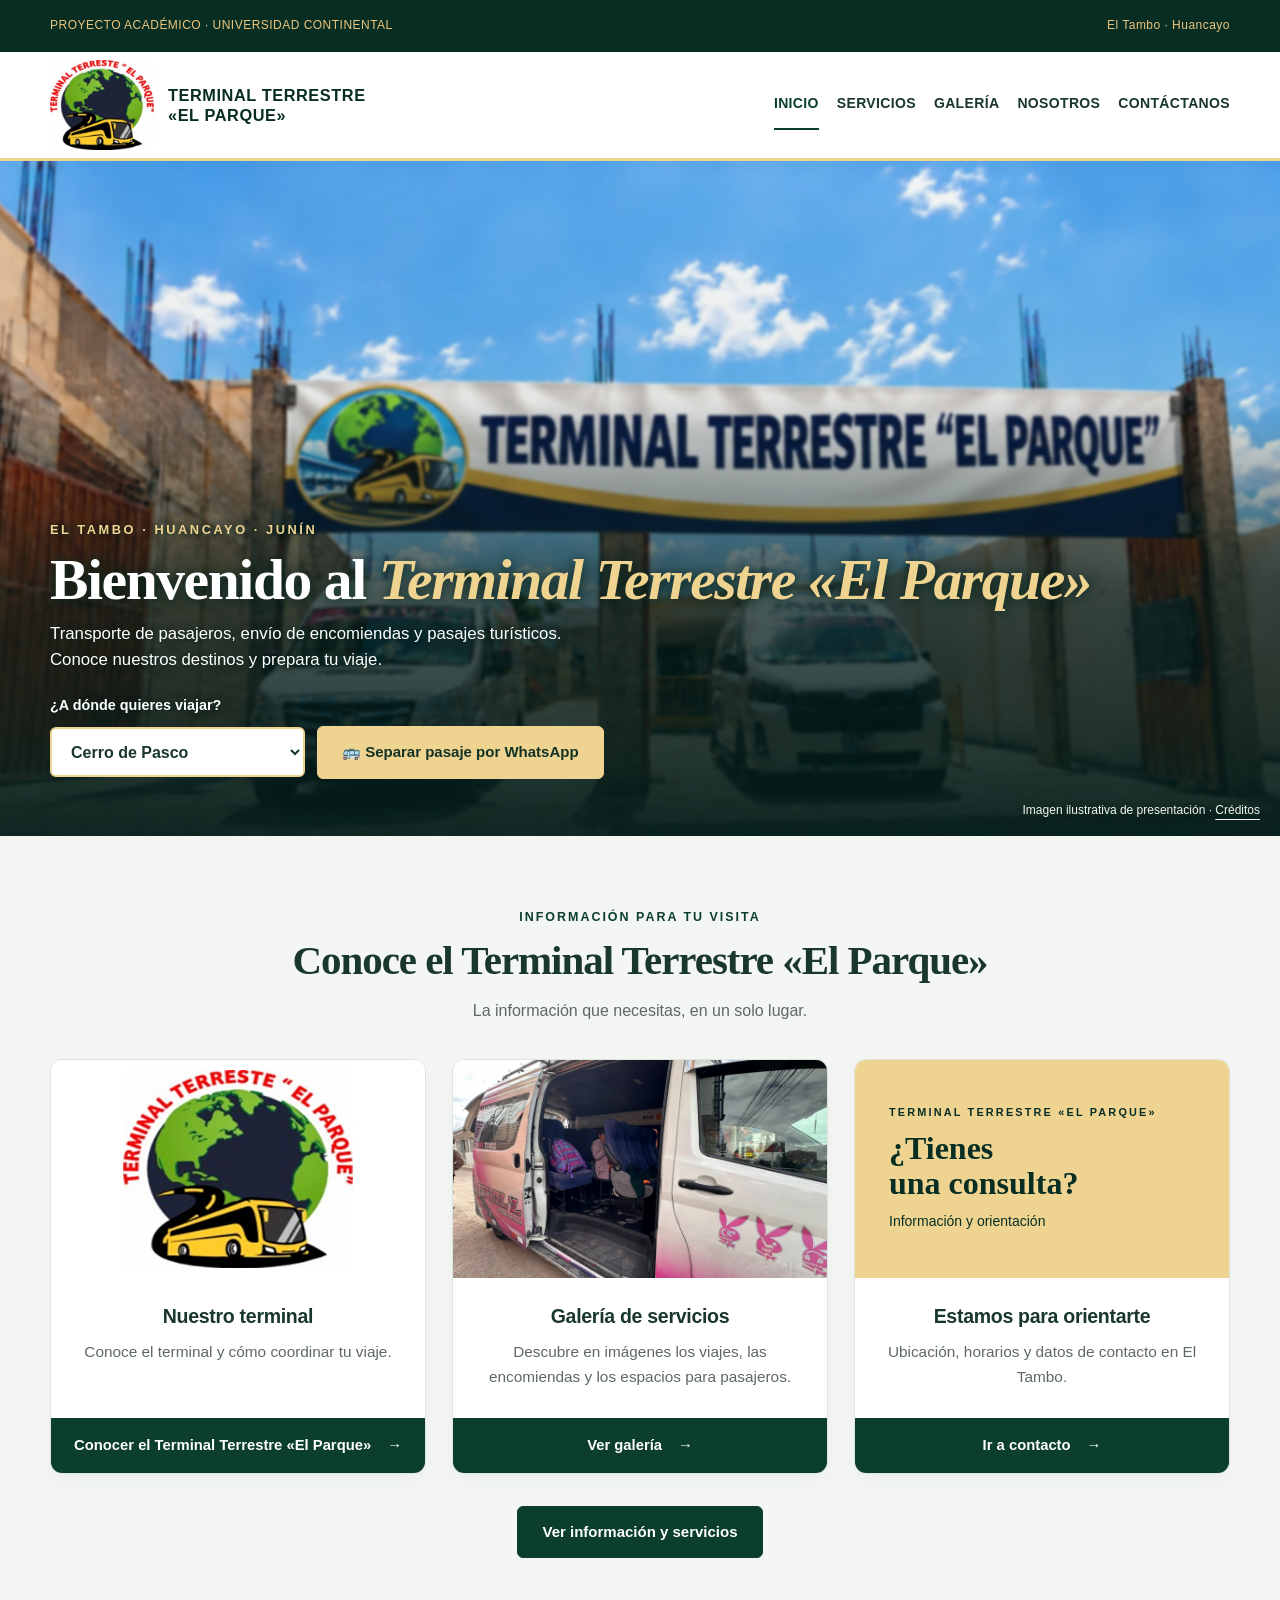
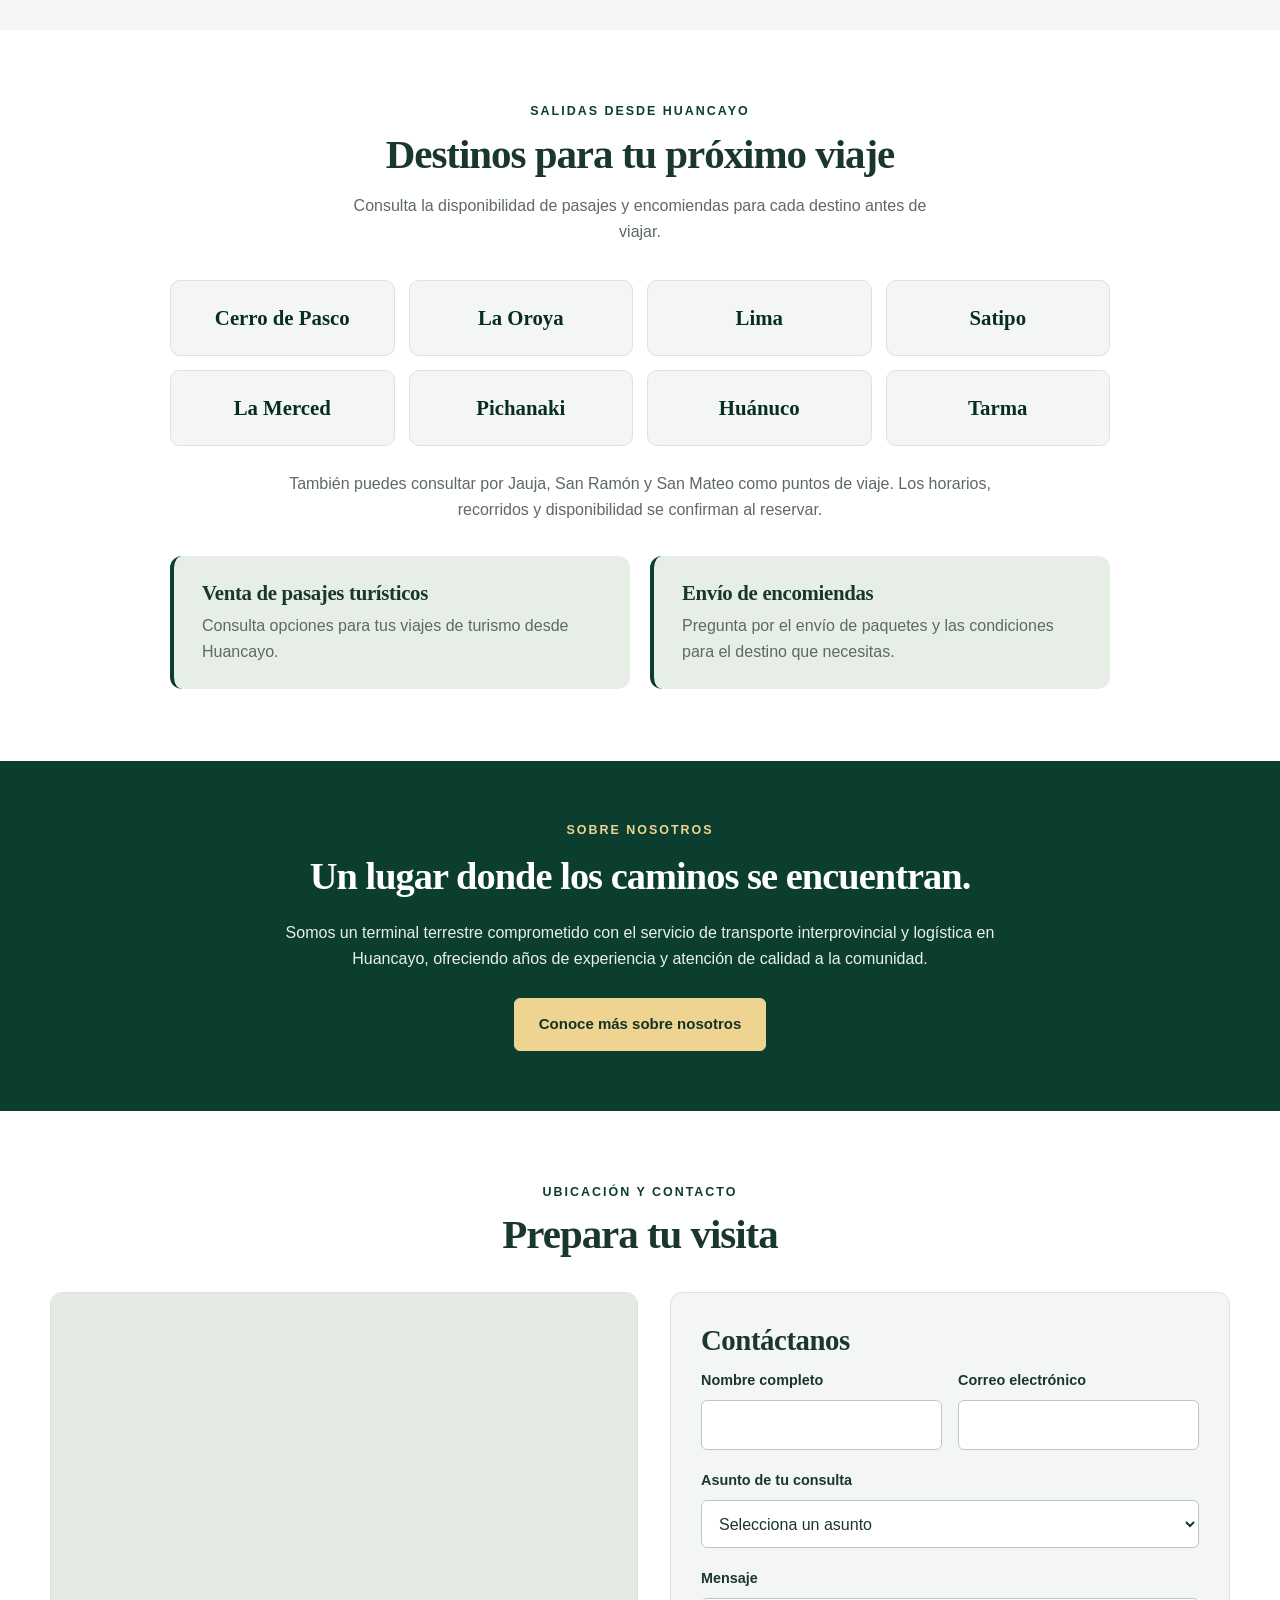
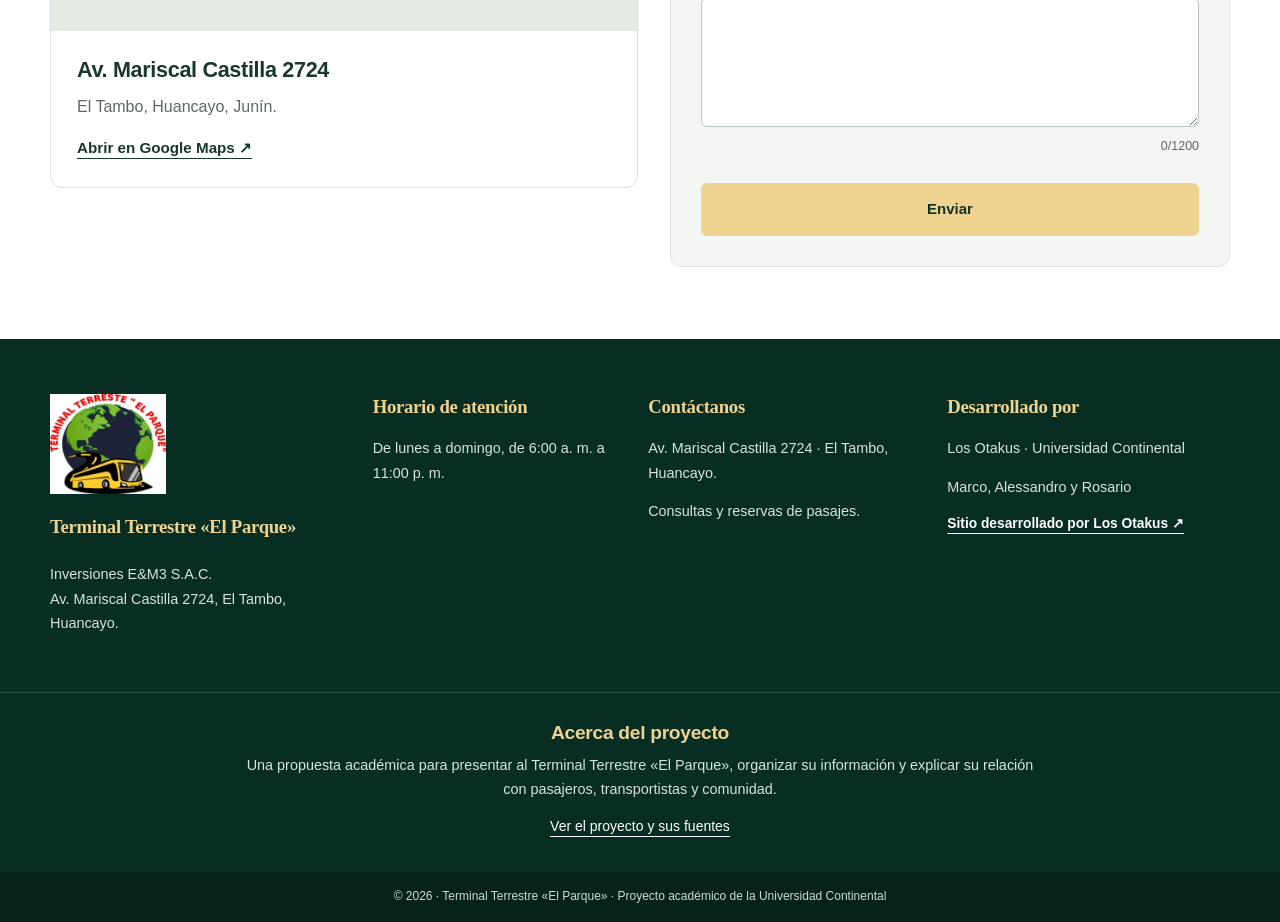
==== commit 1d215de6: "Restaurar foto original de movilidad en Inicio" ====
--- a/index.html
+++ b/index.html
@@ -30,7 +30,7 @@
   <div class="section-heading centered"><p class="eyebrow">INFORMACIÓN PARA TU VISITA</p><h2>Conoce el Terminal Terrestre «El Parque»</h2><p>La información que necesitas, en un solo lugar.</p></div>
   <div class="explore-grid">
     <article class="explore-card"><div class="card-photo card-emblem"><img src="/IMAGENES/logo-principal.png" width="300" height="300" alt="Identidad visual del Terminal Terrestre «El Parque»" loading="lazy"></div><div class="card-copy"><h3>Nuestro terminal</h3><p>Conoce el terminal y cómo coordinar tu viaje.</p></div><a href="/HTML/nosotros.html">Conocer el Terminal Terrestre «El Parque» <span aria-hidden="true">→</span></a></article>
-    <article class="explore-card" id="galeria"><div class="card-photo"><img src="/IMAGENES/movilidad-interior.webp" width="1448" height="1086" alt="Movilidad real de pasajeros fotografiada para la galería" loading="lazy"></div><div class="card-copy"><h3>Galería de servicios</h3><p>Descubre en imágenes los viajes, las encomiendas y los espacios para pasajeros.</p></div><a href="/HTML/galeria.html">Ver galería <span aria-hidden="true">→</span></a></article>
+    <article class="explore-card" id="galeria"><div class="card-photo"><img src="/IMAGENES/movilidad-original.webp" width="1600" height="1200" alt="Movilidad real de pasajeros fotografiada para la galería" loading="lazy"></div><div class="card-copy"><h3>Galería de servicios</h3><p>Descubre en imágenes los viajes, las encomiendas y los espacios para pasajeros.</p></div><a href="/HTML/galeria.html">Ver galería <span aria-hidden="true">→</span></a></article>
     <article class="explore-card"><div class="card-contact"><span class="card-number" aria-hidden="true">TERMINAL TERRESTRE «EL PARQUE»</span><strong>¿Tienes<br>una consulta?</strong><span>Información y orientación</span></div><div class="card-copy"><h3>Estamos para orientarte</h3><p>Ubicación, horarios y datos de contacto en El Tambo.</p></div><a href="/HTML/contactanos.html">Ir a contacto <span aria-hidden="true">→</span></a></article>
   </div>
   <div class="centered-action"><a class="button button-dark" href="/HTML/servicios.html">Ver información y servicios</a></div>
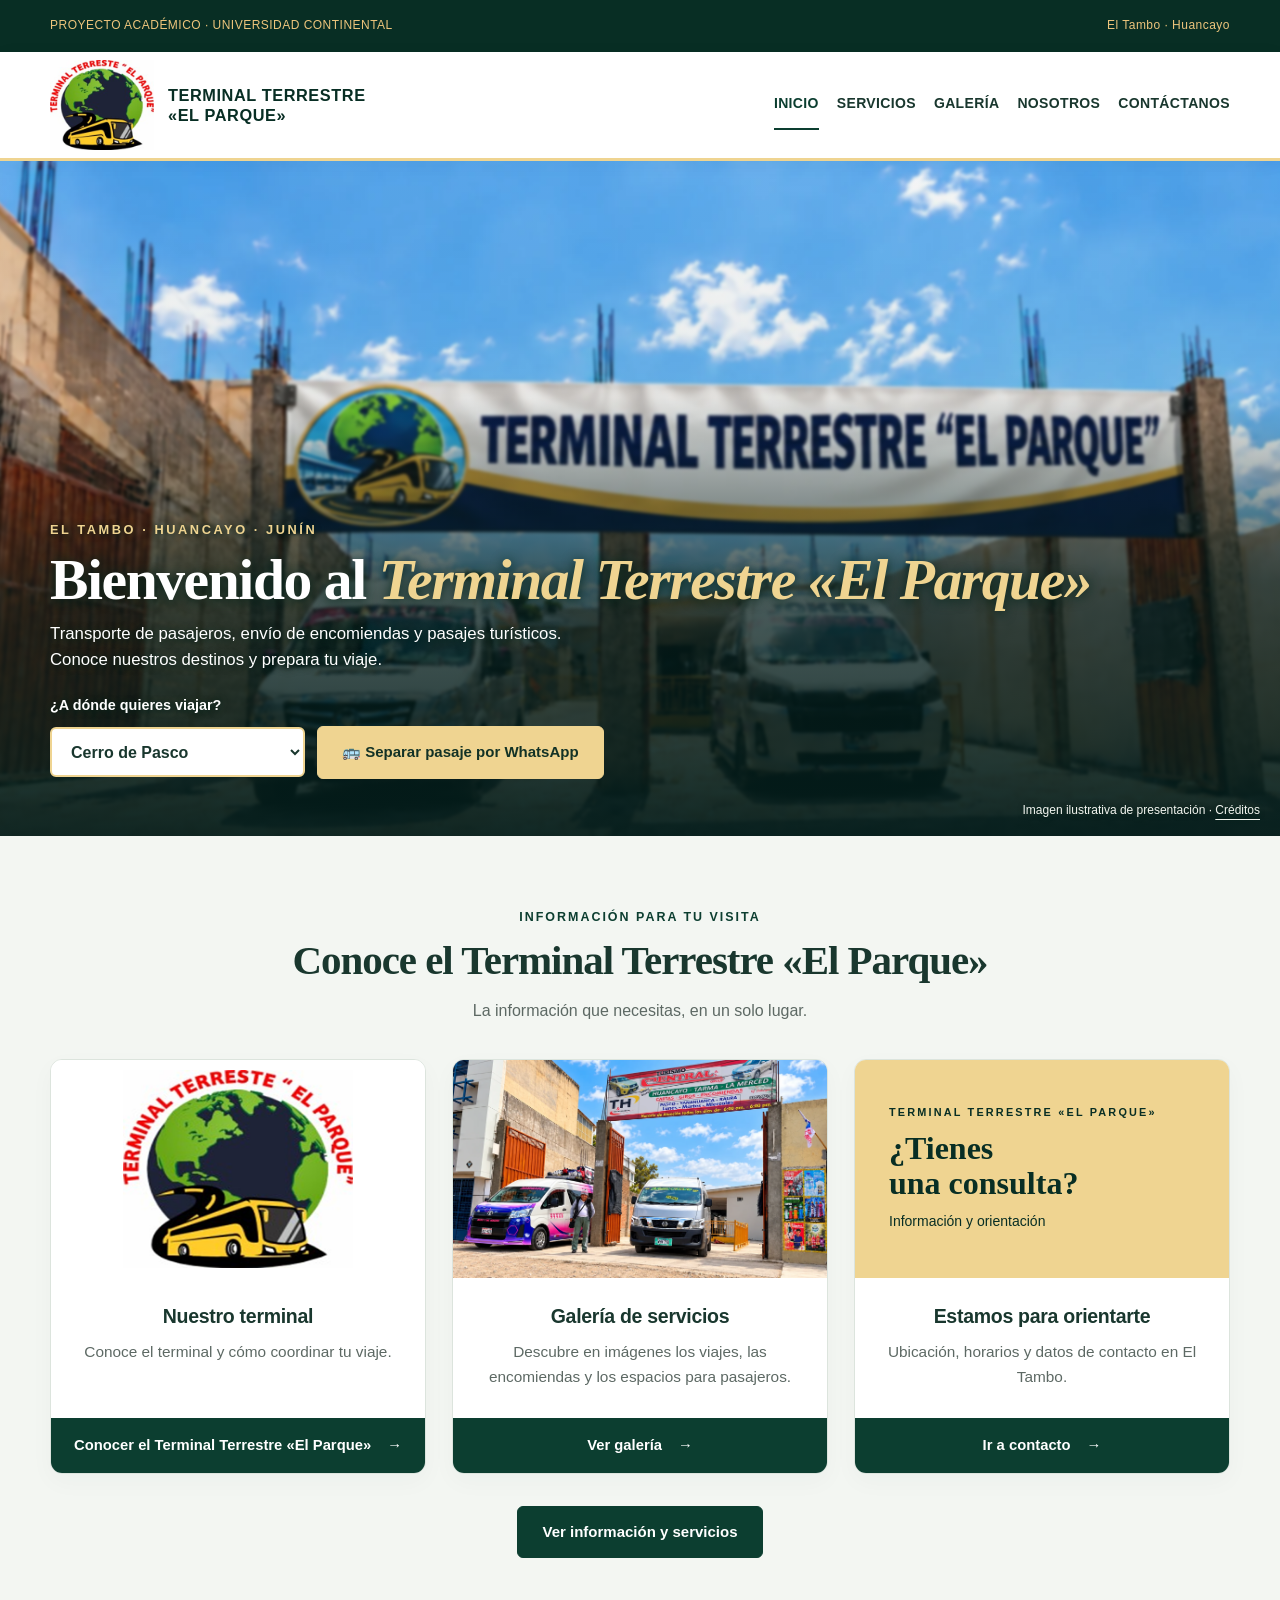
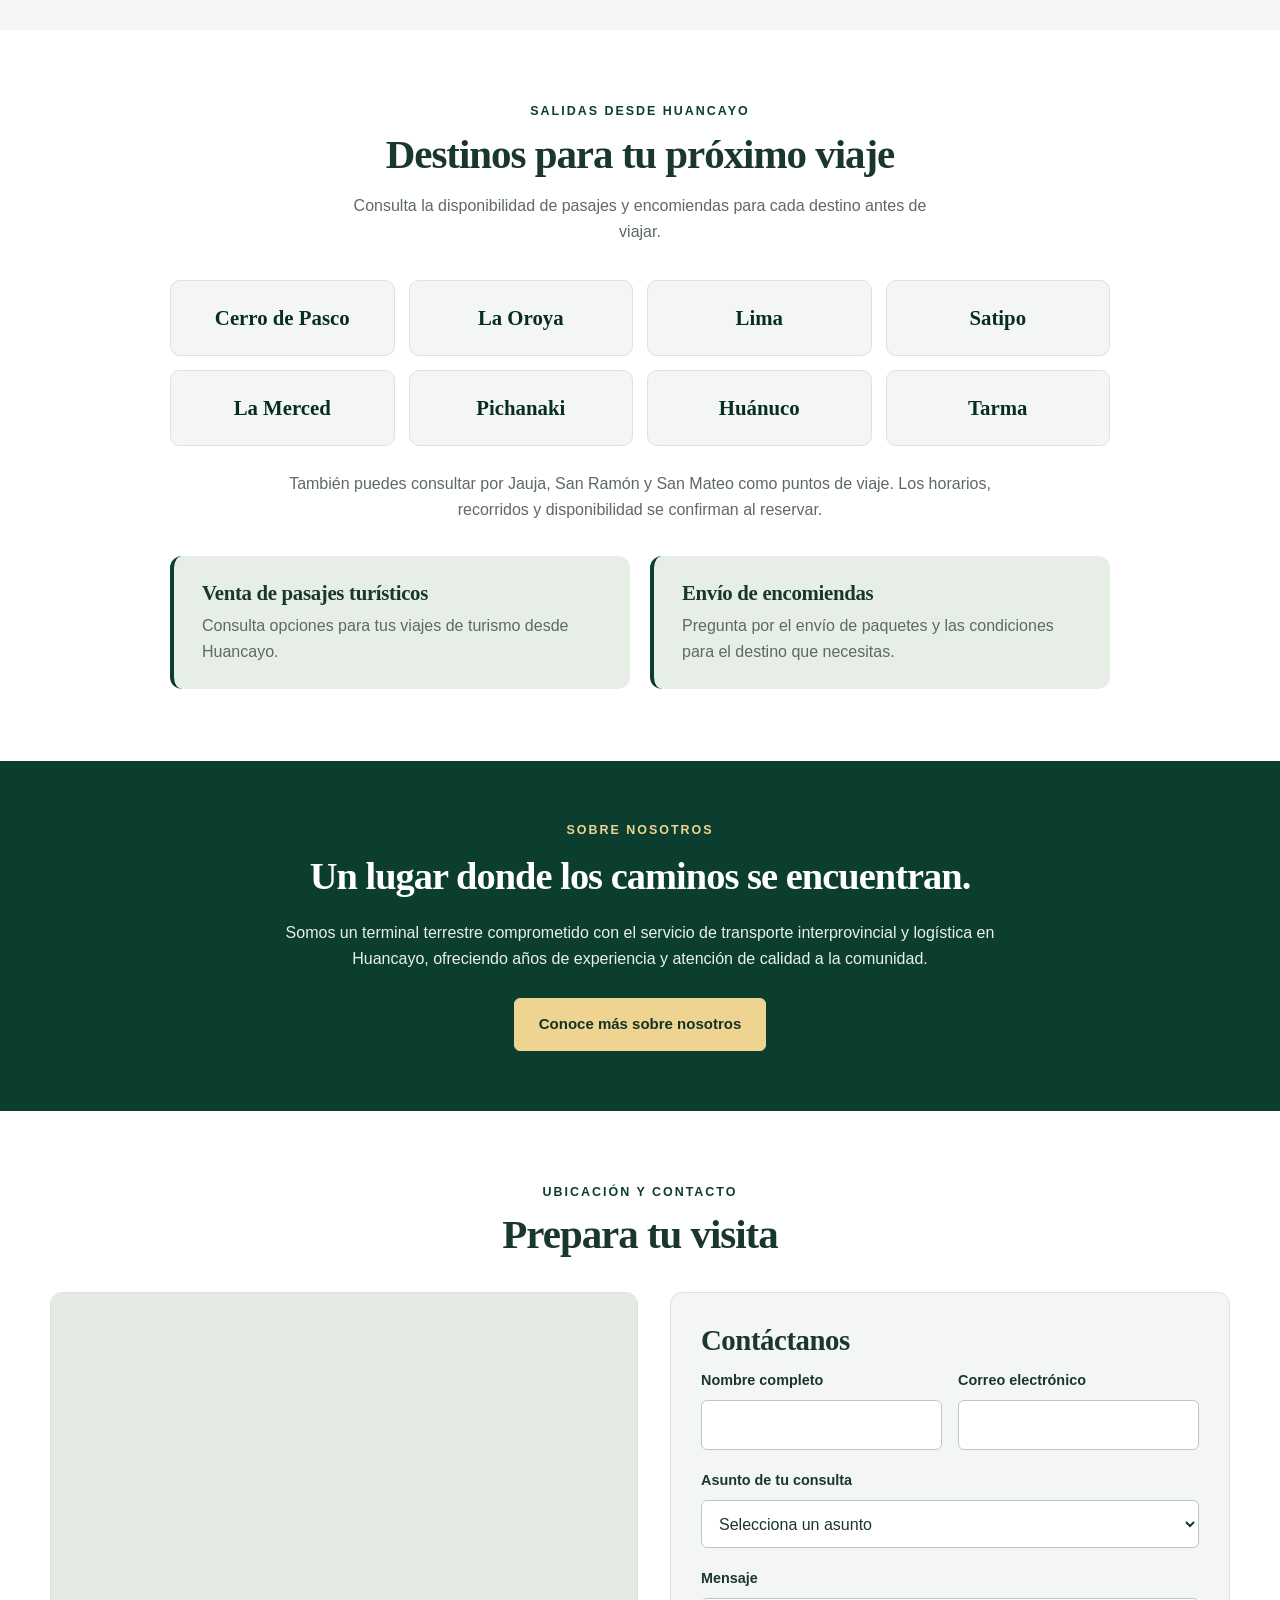
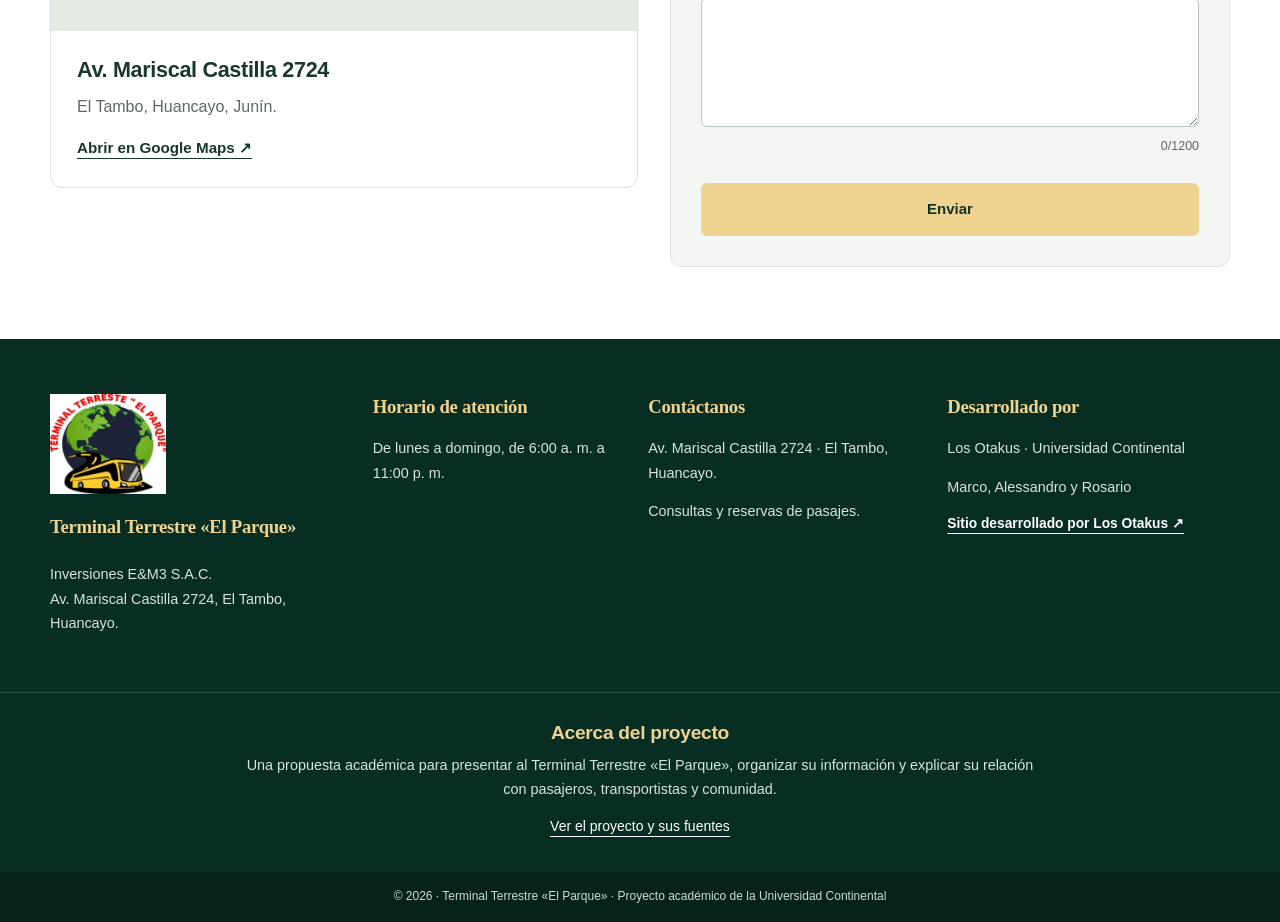
==== commit a0057c84: "Mostrar entrada mejorada en Galería de servicios de Inicio" ====
--- a/index.html
+++ b/index.html
@@ -30,7 +30,7 @@
   <div class="section-heading centered"><p class="eyebrow">INFORMACIÓN PARA TU VISITA</p><h2>Conoce el Terminal Terrestre «El Parque»</h2><p>La información que necesitas, en un solo lugar.</p></div>
   <div class="explore-grid">
     <article class="explore-card"><div class="card-photo card-emblem"><img src="/IMAGENES/logo-principal.png" width="300" height="300" alt="Identidad visual del Terminal Terrestre «El Parque»" loading="lazy"></div><div class="card-copy"><h3>Nuestro terminal</h3><p>Conoce el terminal y cómo coordinar tu viaje.</p></div><a href="/HTML/nosotros.html">Conocer el Terminal Terrestre «El Parque» <span aria-hidden="true">→</span></a></article>
-    <article class="explore-card" id="galeria"><div class="card-photo"><img src="/IMAGENES/movilidad-original.webp" width="1600" height="1200" alt="Movilidad real de pasajeros fotografiada para la galería" loading="lazy"></div><div class="card-copy"><h3>Galería de servicios</h3><p>Descubre en imágenes los viajes, las encomiendas y los espacios para pasajeros.</p></div><a href="/HTML/galeria.html">Ver galería <span aria-hidden="true">→</span></a></article>
+    <article class="explore-card" id="galeria"><div class="card-photo"><img src="/IMAGENES/galeria-servicios-portada.webp" width="1672" height="941" alt="Imagen retocada de la entrada del terminal con dos vehículos para presentar la galería" loading="lazy"></div><div class="card-copy"><h3>Galería de servicios</h3><p>Descubre en imágenes los viajes, las encomiendas y los espacios para pasajeros.</p></div><a href="/HTML/galeria.html">Ver galería <span aria-hidden="true">→</span></a></article>
     <article class="explore-card"><div class="card-contact"><span class="card-number" aria-hidden="true">TERMINAL TERRESTRE «EL PARQUE»</span><strong>¿Tienes<br>una consulta?</strong><span>Información y orientación</span></div><div class="card-copy"><h3>Estamos para orientarte</h3><p>Ubicación, horarios y datos de contacto en El Tambo.</p></div><a href="/HTML/contactanos.html">Ir a contacto <span aria-hidden="true">→</span></a></article>
   </div>
   <div class="centered-action"><a class="button button-dark" href="/HTML/servicios.html">Ver información y servicios</a></div>
--- a/JS_CSS/style.css
+++ b/JS_CSS/style.css
@@ -128,6 +128,7 @@
 .gallery-card{min-width:0;overflow:hidden;border:1px solid var(--line);border-radius:14px;background:#fff;box-shadow:0 9px 25px #18352612;transition:transform .2s ease,box-shadow .2s ease}
 .gallery-card:hover{transform:translateY(-4px);box-shadow:0 16px 32px #18352621}
 .gallery-card img{display:block;width:100%;height:225px;object-fit:cover}
+.gallery-card:nth-child(2) img{object-position:center 20%}
 .gallery-card:nth-child(6) img{object-position:center 32%}
 .gallery-card-copy{padding:23px 24px 27px}
 .gallery-card-copy span{display:block;color:var(--wine);font-size:.73rem;font-weight:800;letter-spacing:.16em}
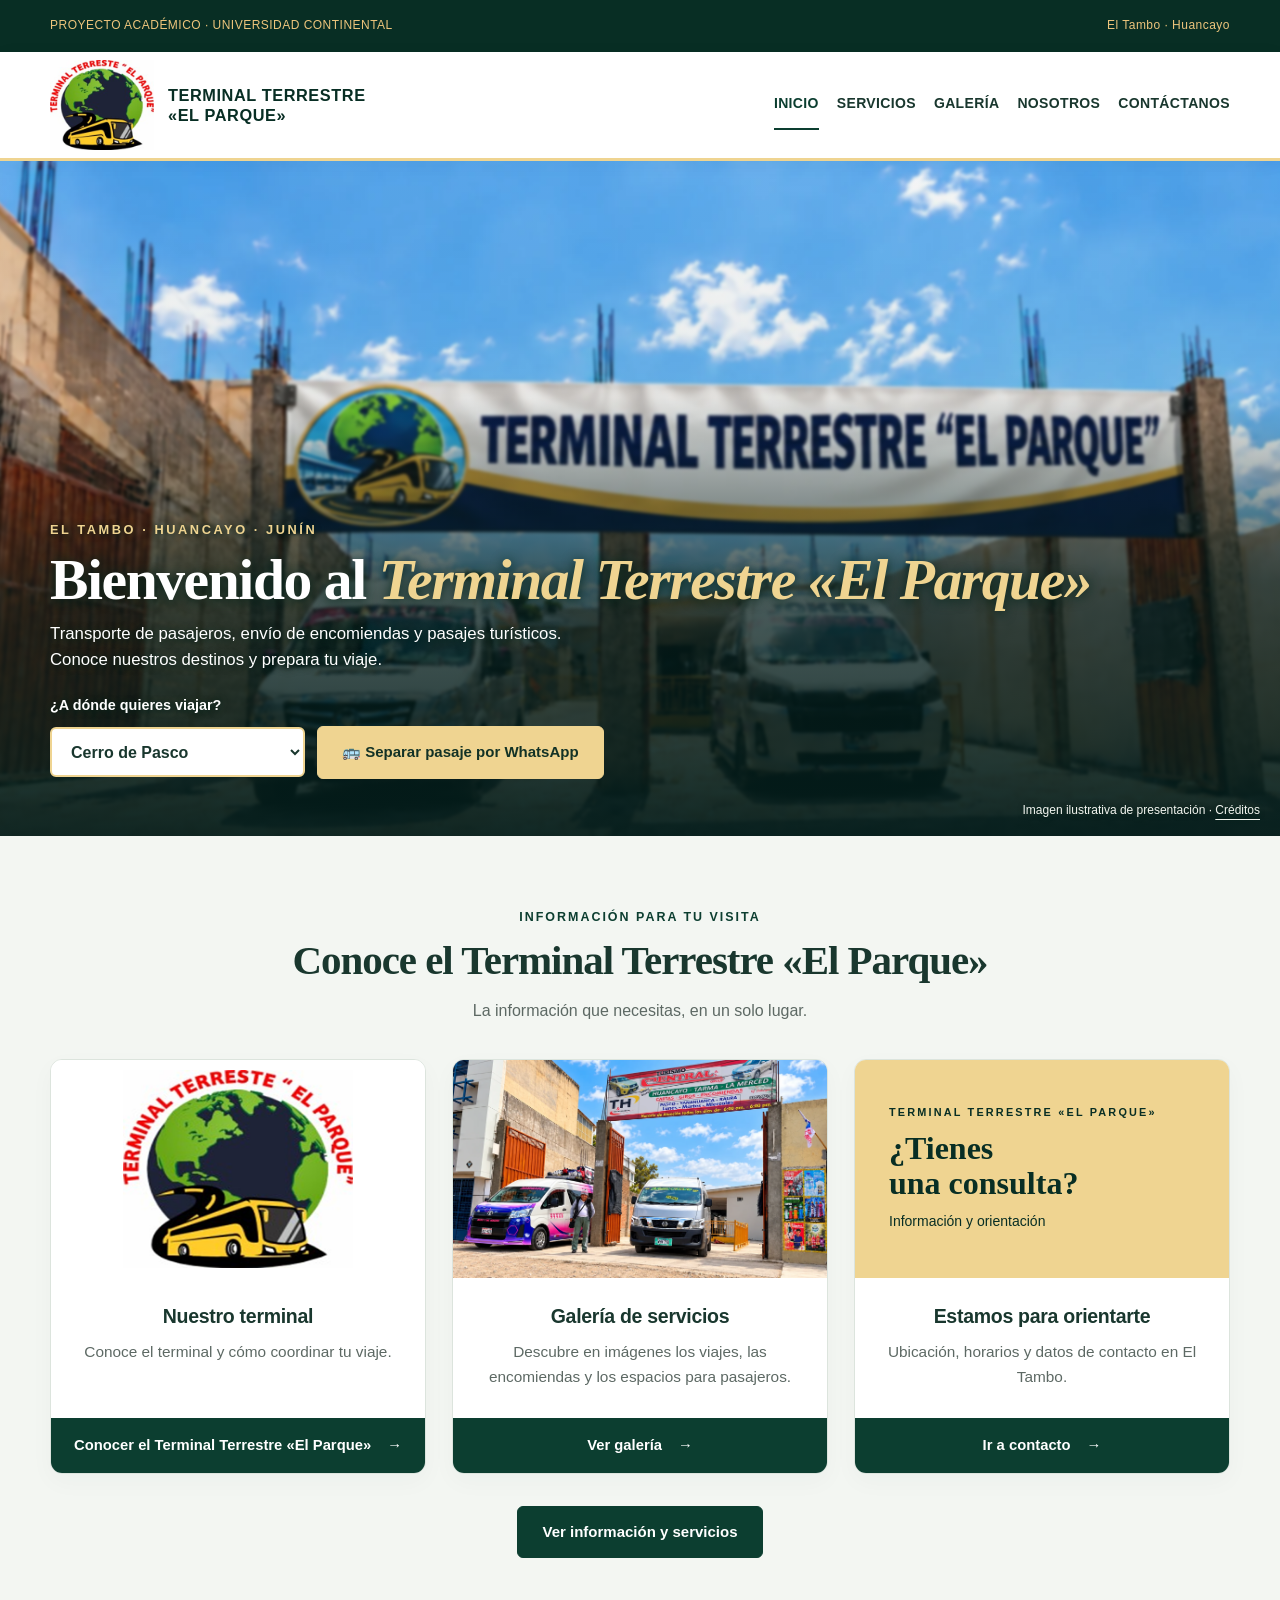
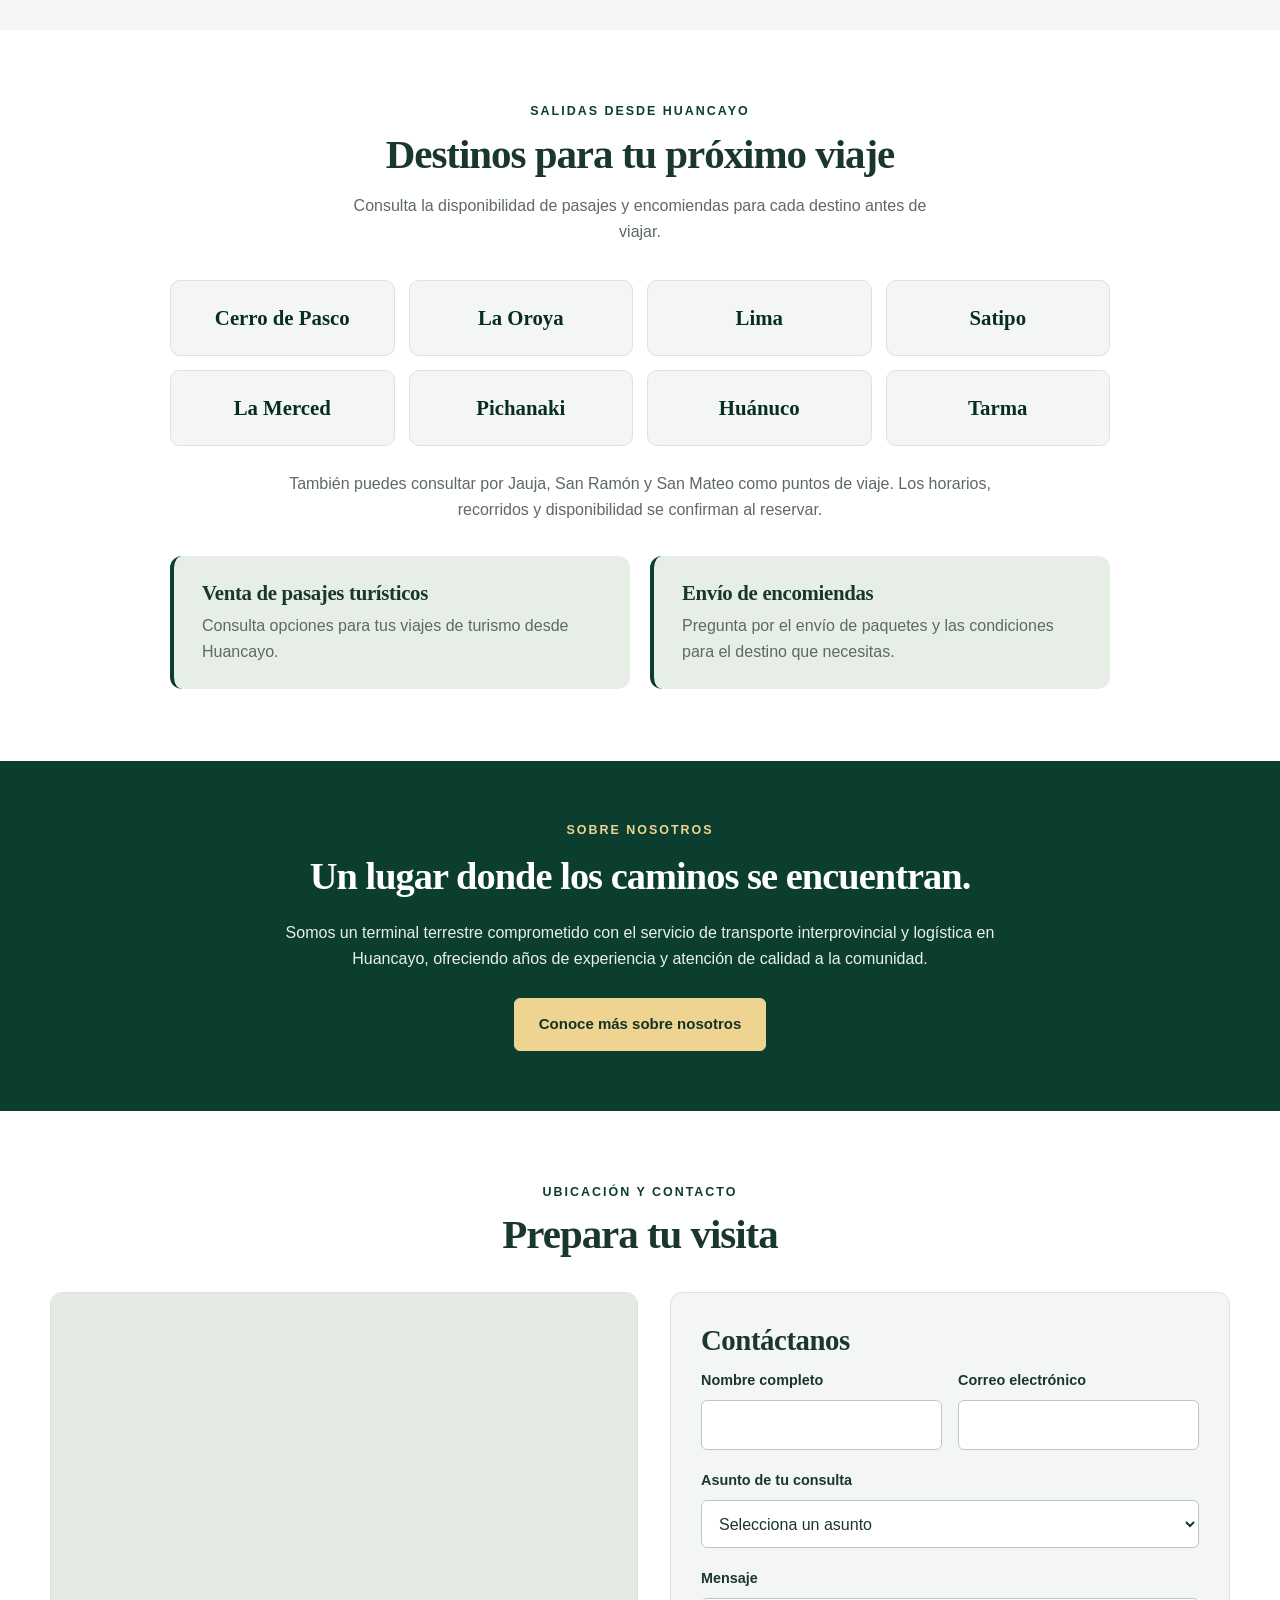
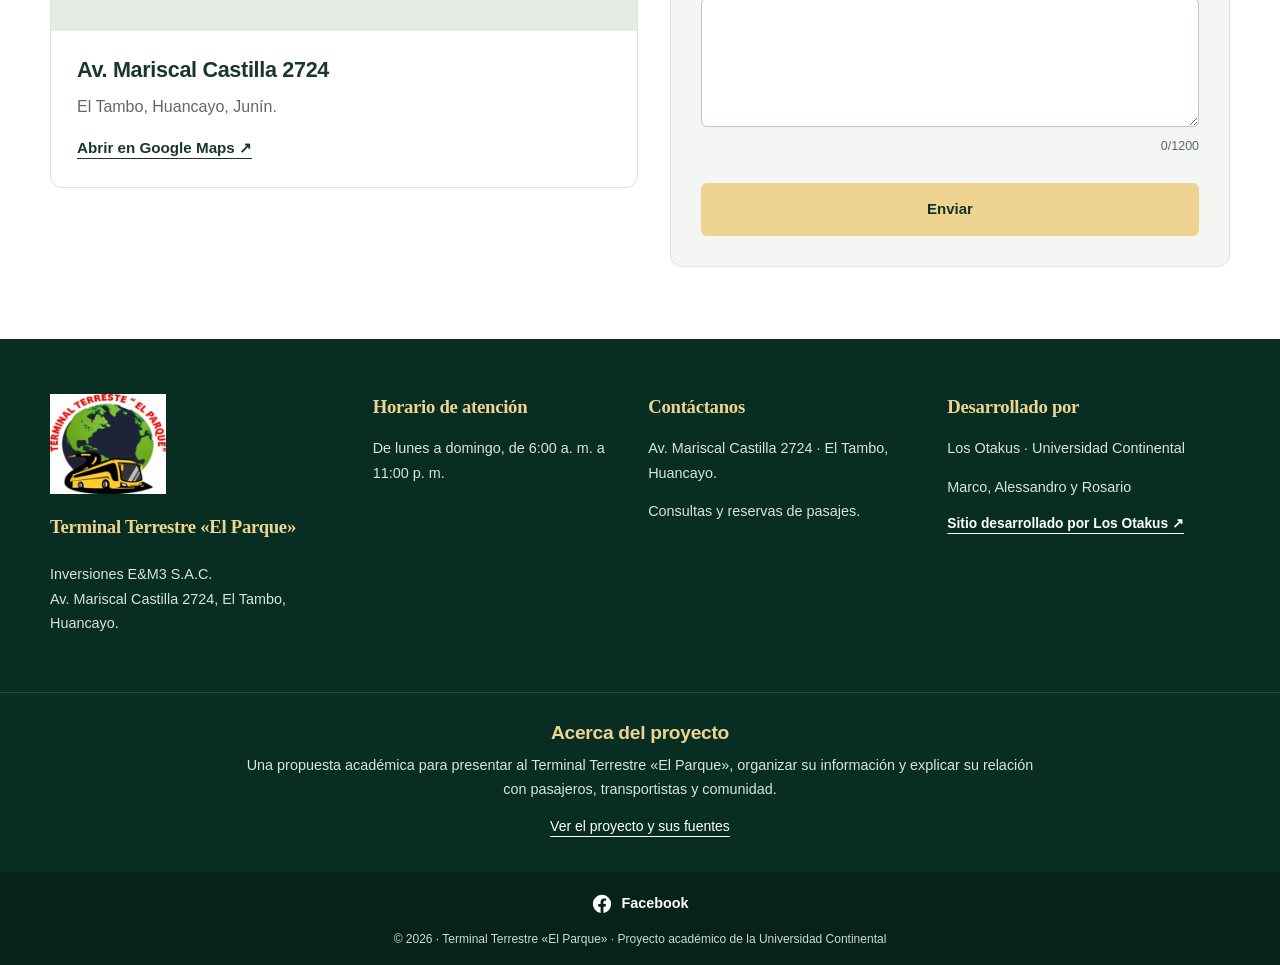
==== commit 0e550dc2: "Agregar Facebook en Inicio" ====
--- a/index.html
+++ b/index.html
@@ -56,7 +56,7 @@
   <div><h3>Desarrollado por</h3><p>Los Otakus · Universidad Continental</p><p>Marco, Alessandro y Rosario</p><a class="team-footer-link" href="/HTML/desarrolladores.html" target="_blank" rel="noopener noreferrer">Sitio desarrollado por Los Otakus <span aria-hidden="true">↗</span></a></div>
 </div>
 <div class="footer-project"><div class="container"><h3>Acerca del proyecto</h3><p>Una propuesta académica para presentar al Terminal Terrestre «El Parque», organizar su información y explicar su relación con pasajeros, transportistas y comunidad.</p><a href="/HTML/proyecto.html">Ver el proyecto y sus fuentes</a></div></div>
-<div class="footer-bottom"><div class="container">© 2026 · Terminal Terrestre «El Parque» · Proyecto académico de la Universidad Continental</div></div>
+<div class="footer-bottom"><div class="container"><a class="footer-facebook" href="https://www.facebook.com/share/14q87iAHQcx/" target="_blank" rel="noopener noreferrer" aria-label="Visitar el Facebook del Terminal Terrestre El Parque"><svg viewBox="0 0 24 24" width="22" height="22" aria-hidden="true" focusable="false"><path fill="currentColor" d="M22 12a10 10 0 1 0-11.56 9.88v-6.99H7.9V12h2.54V9.8c0-2.5 1.49-3.89 3.77-3.89 1.09 0 2.23.19 2.23.19v2.46h-1.26c-1.24 0-1.62.77-1.62 1.56V12h2.77l-.44 2.89h-2.33v6.99A10 10 0 0 0 22 12Z"/></svg><span>Facebook</span></a><p>© 2026 · Terminal Terrestre «El Parque» · Proyecto académico de la Universidad Continental</p></div></div>
 </footer>
 </body>
 </html>
--- a/JS_CSS/style.css
+++ b/JS_CSS/style.css
@@ -158,6 +158,10 @@
 .footer-project p{max-width:800px;margin:0 auto 12px;color:#d8e4dc;font-size:.9rem}
 .footer-project a{color:white;font-size:.875rem}
 .footer-bottom{display:block;border:0;padding:15px 0;background:#062219;text-align:center;color:#cddbd1;font-size:.75rem}
+.footer-bottom .container{display:flex;flex-direction:column;align-items:center;gap:10px}
+.footer-bottom p{margin:0;color:#cddbd1;font-size:inherit}
+.footer-bottom .footer-facebook{display:inline-flex;align-items:center;gap:8px;margin:0;padding:5px 12px;border-radius:999px;color:#fff;font-size:.9rem;font-weight:700;text-decoration:none;transition:background-color .2s ease,transform .2s ease}
+.footer-bottom .footer-facebook:hover,.footer-bottom .footer-facebook:focus-visible{background:#ffffff20;transform:translateY(-2px)}
 .project-intro{background:var(--light);padding:50px 0;color:var(--ink)}
 .project-intro .eyebrow{color:var(--wine)}
 .project-intro .lead,.project-intro .breadcrumb{color:var(--muted)}
@@ -180,6 +184,7 @@
 dialog p{font-size:.875rem;margin-top:14px}
 .academic-bar .container>span:first-child{display:block}
 .footer-example .footer-bottom{color:#cddbd1}
+@media(min-width:861px){.page-servicios .service-grid{grid-template-columns:repeat(2,minmax(0,1fr))}}
 @media(min-width:861px){.menu-toggle{display:none}}
 @media(max-width:1050px){#navegacion{gap:18px}.brand{font-size:1.3rem}.brand-logo{width:76px;height:76px}.nav-wrap{min-height:92px;gap:20px}.footer-columns{gap:25px}.card-copy{padding:22px}.card-contact{padding:24px}}
 @media(max-width:860px){.container{width:calc(100% - 40px)}.academic-bar .container>span:last-child{display:none}.academic-bar{font-size:.68rem}.site-header{top:0}.nav-wrap{min-height:83px;position:relative}.brand-logo{width:66px;height:66px}.brand{font-size:1.23rem;gap:10px}.brand small{font-size:.55rem;letter-spacing:.09em}.menu-toggle{display:inline-flex;gap:8px;align-items:center;padding:8px 13px}#navegacion{display:none;position:absolute;left:-20px;right:-20px;top:100%;padding:12px 20px 18px;background:#fff;border-bottom:2px solid var(--gold);box-shadow:0 10px 20px #133a2112;flex-direction:column;align-items:stretch;gap:0}#navegacion.is-open{display:flex}#navegacion a{padding:12px;font-size:.9rem}.welcome-banner{min-height:480px}.welcome-content{padding-top:54px;padding-bottom:76px}.welcome-content>p:not(.eyebrow){font-size:1.02rem}.explore-grid{gap:18px}.card-photo,.card-contact{height:180px}.card-contact strong{font-size:1.6rem}.card-copy h3{font-size:1.12rem}.card-copy{padding:20px 16px}.card-copy p{font-size:.9rem}.explore-card>a{font-size:.85rem;padding:14px 12px}.visit-grid,.contact-grid,.location-grid{grid-template-columns:1fr;gap:30px}.visit-map{height:350px}.contact-box .form-row{grid-template-columns:1fr 1fr}.about-grid{grid-template-columns:1fr;gap:30px}.footer-columns{grid-template-columns:1fr 1fr;gap:35px}.brand-gallery-grid{gap:30px}.service-grid{grid-template-columns:1fr}.service-card h3 br{display:none}.horizontal{display:block}.horizontal>p{margin-top:20px}.contact-section form{padding:26px}.project-meta{gap:20px}.gallery-feature img{height:350px}}
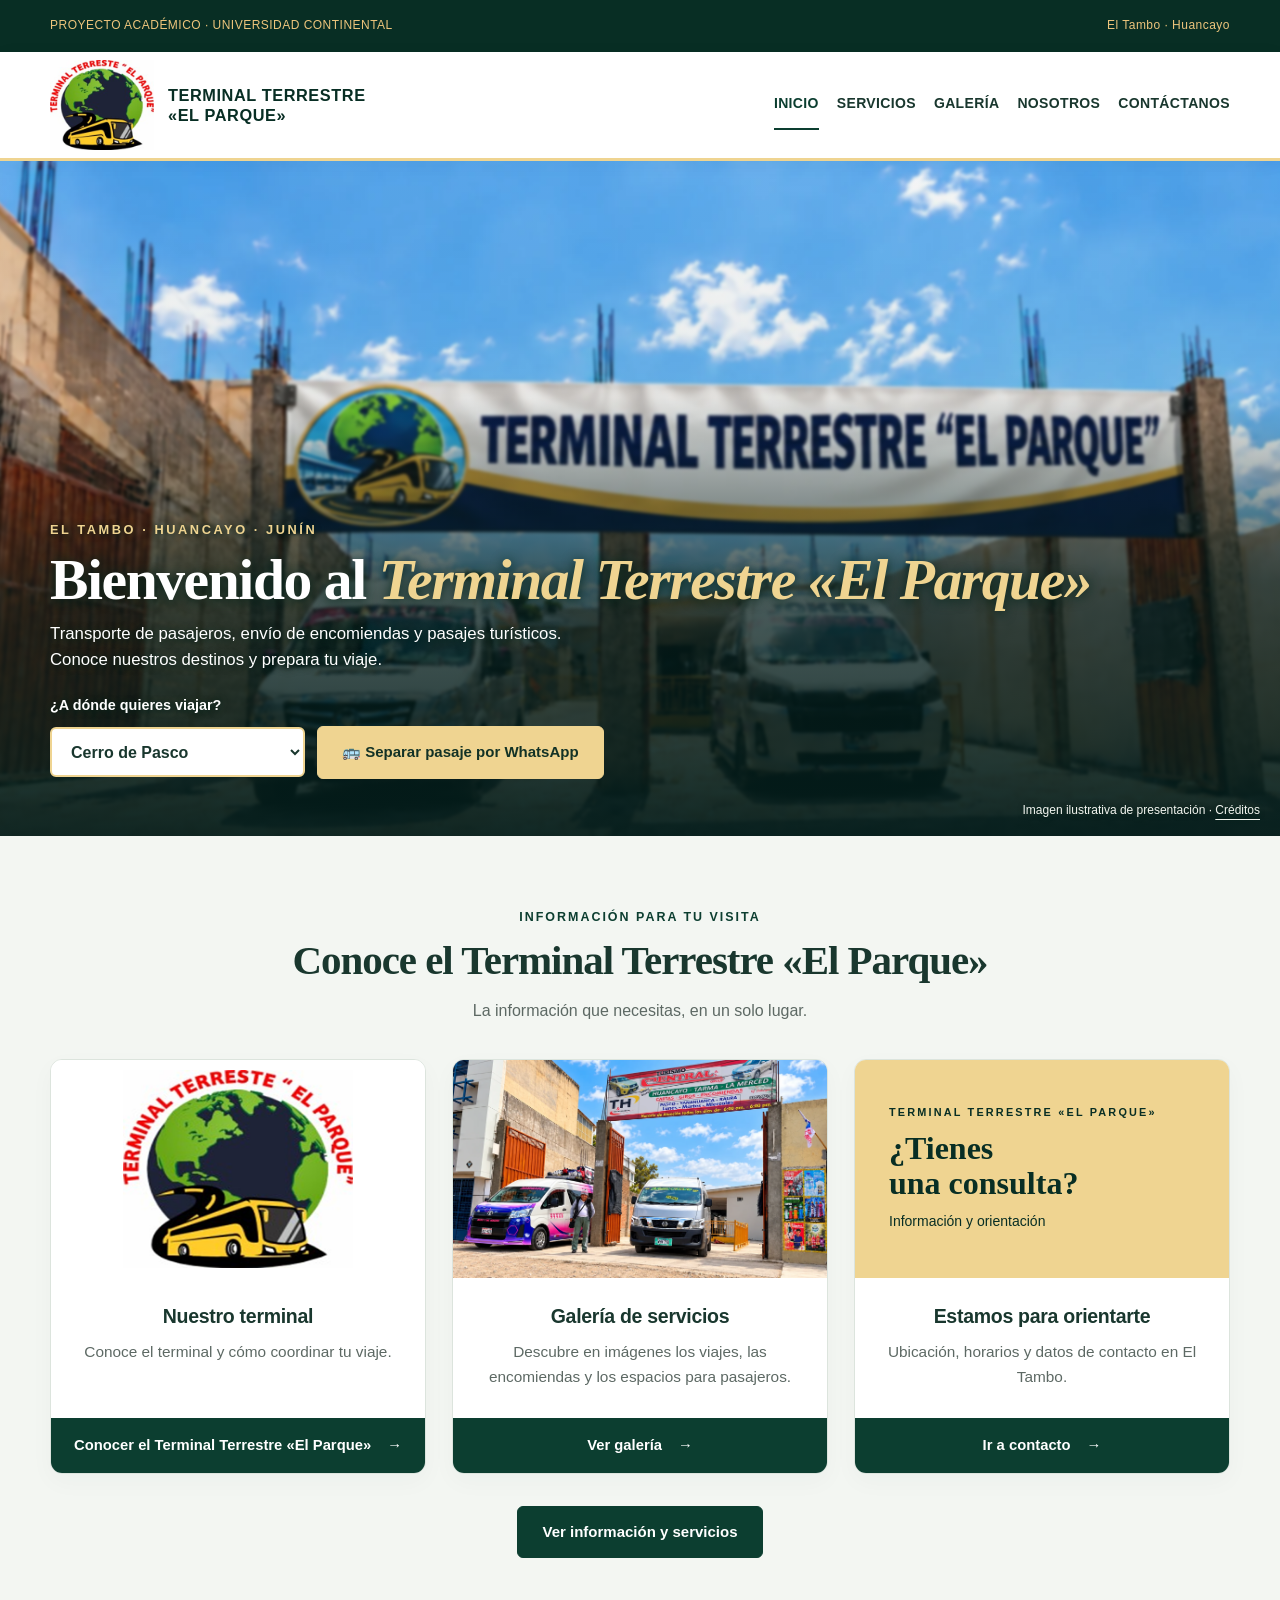
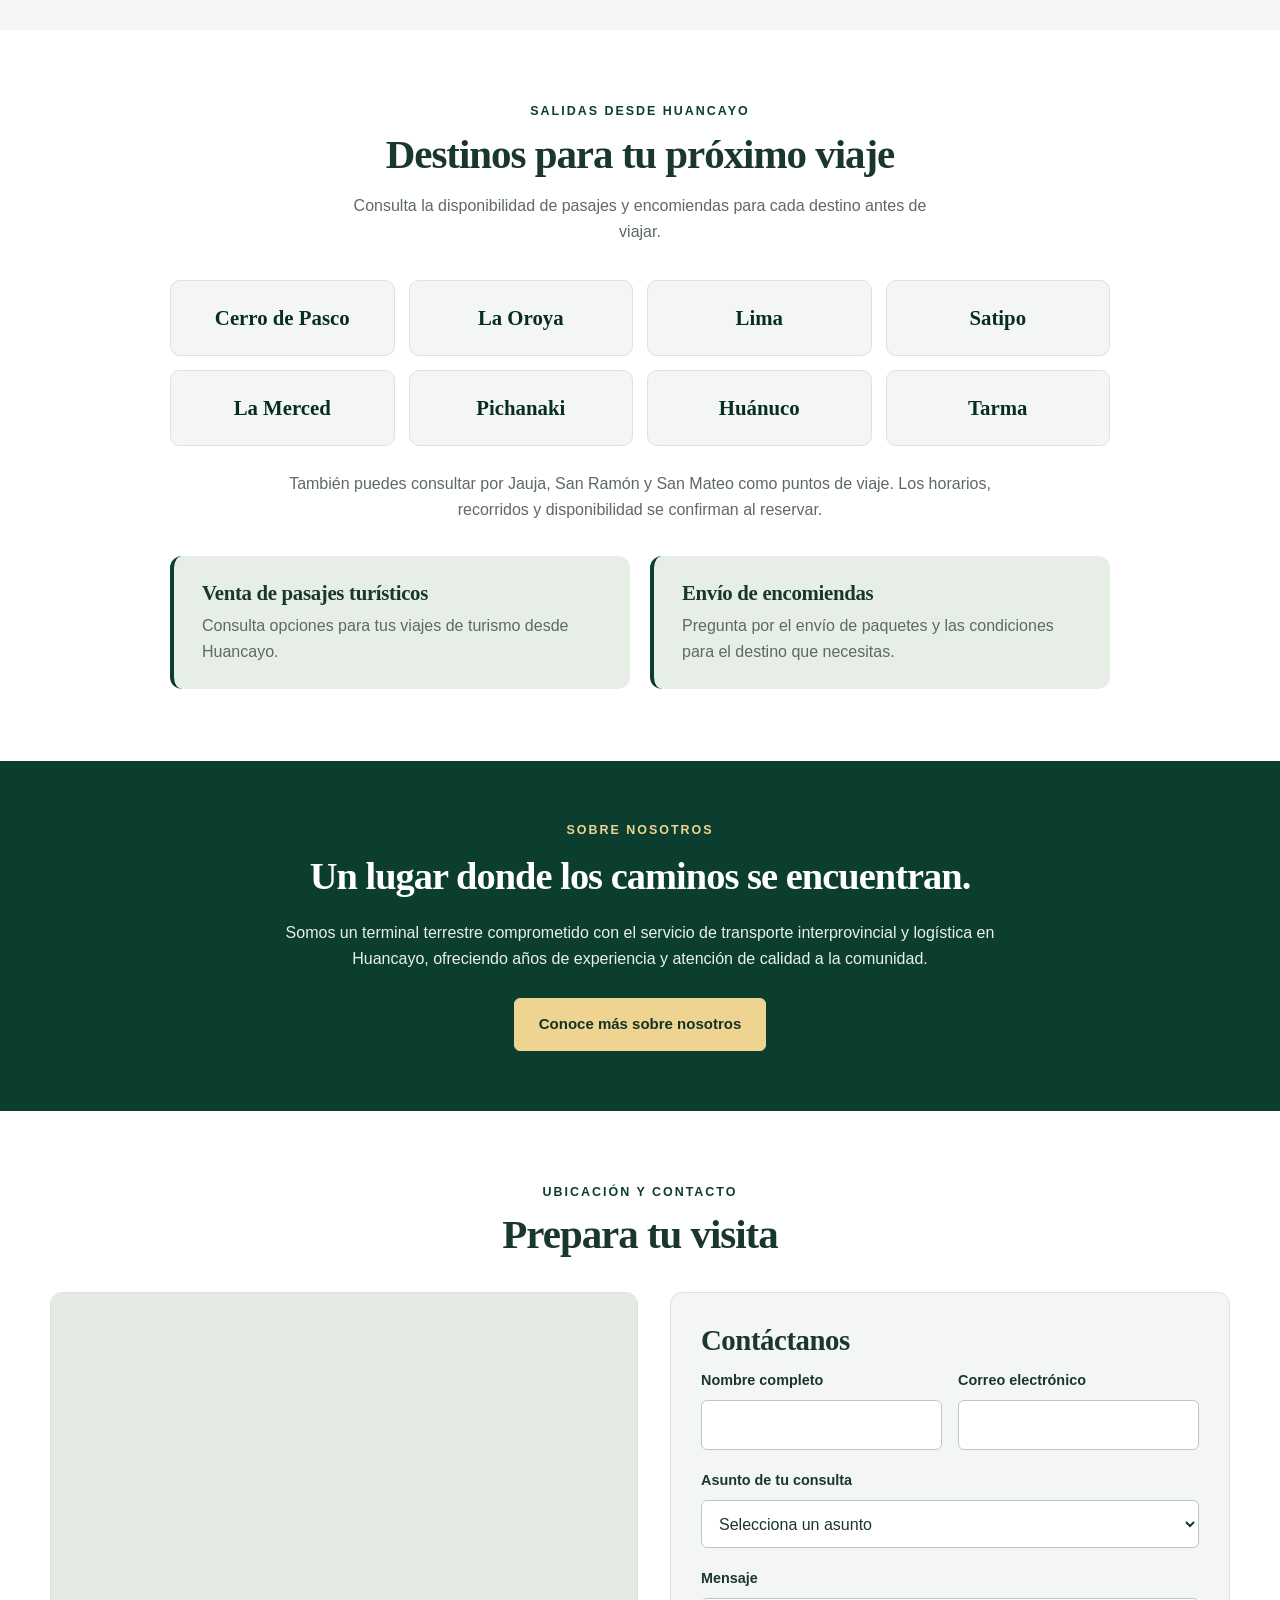
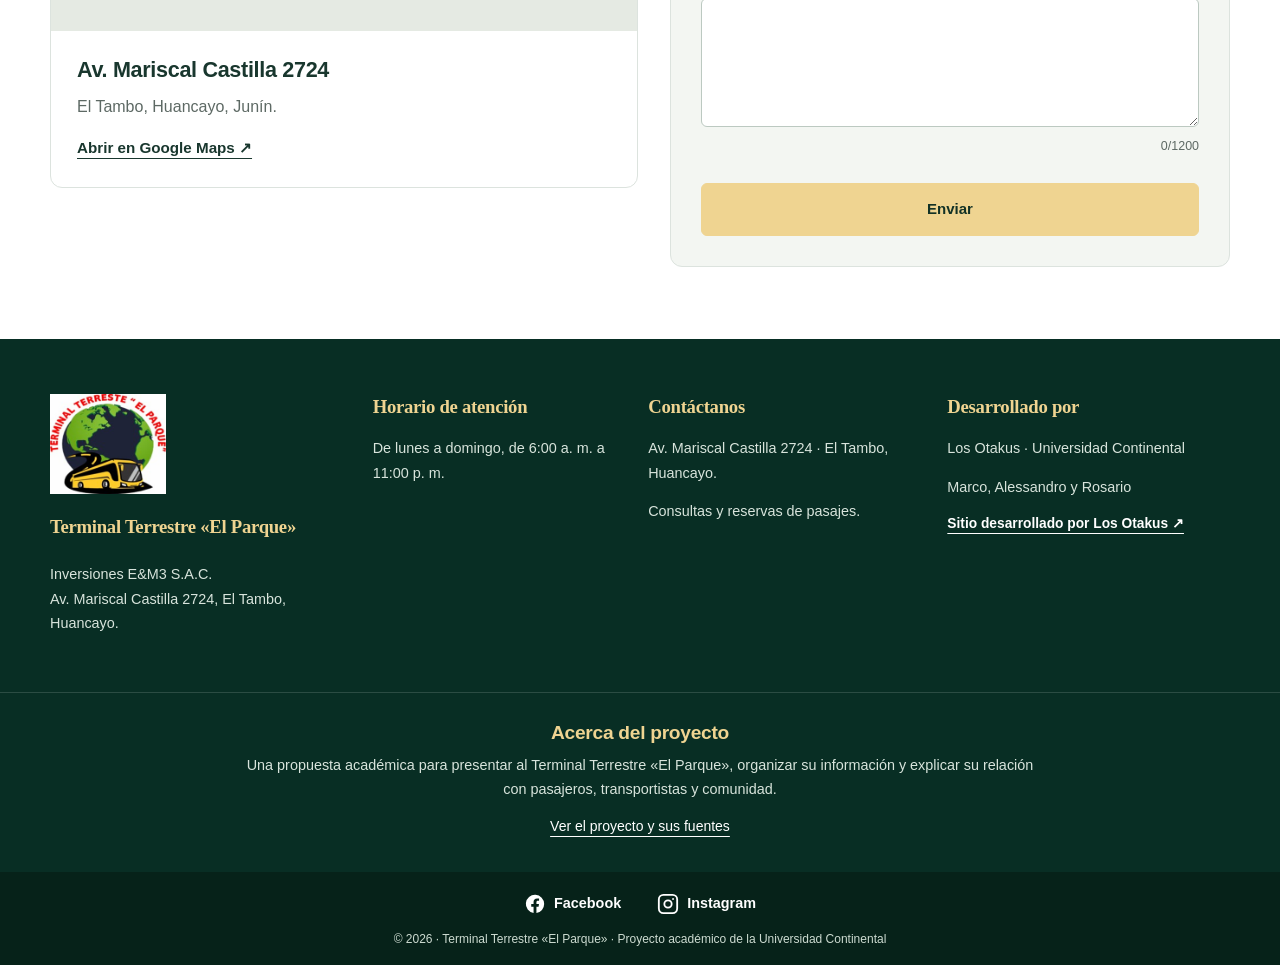
==== commit 2b1312cc: "Agregar Instagram en Inicio" ====
--- a/index.html
+++ b/index.html
@@ -56,7 +56,7 @@
   <div><h3>Desarrollado por</h3><p>Los Otakus · Universidad Continental</p><p>Marco, Alessandro y Rosario</p><a class="team-footer-link" href="/HTML/desarrolladores.html" target="_blank" rel="noopener noreferrer">Sitio desarrollado por Los Otakus <span aria-hidden="true">↗</span></a></div>
 </div>
 <div class="footer-project"><div class="container"><h3>Acerca del proyecto</h3><p>Una propuesta académica para presentar al Terminal Terrestre «El Parque», organizar su información y explicar su relación con pasajeros, transportistas y comunidad.</p><a href="/HTML/proyecto.html">Ver el proyecto y sus fuentes</a></div></div>
-<div class="footer-bottom"><div class="container"><a class="footer-facebook" href="https://www.facebook.com/share/14q87iAHQcx/" target="_blank" rel="noopener noreferrer" aria-label="Visitar el Facebook del Terminal Terrestre El Parque"><svg viewBox="0 0 24 24" width="22" height="22" aria-hidden="true" focusable="false"><path fill="currentColor" d="M22 12a10 10 0 1 0-11.56 9.88v-6.99H7.9V12h2.54V9.8c0-2.5 1.49-3.89 3.77-3.89 1.09 0 2.23.19 2.23.19v2.46h-1.26c-1.24 0-1.62.77-1.62 1.56V12h2.77l-.44 2.89h-2.33v6.99A10 10 0 0 0 22 12Z"/></svg><span>Facebook</span></a><p>© 2026 · Terminal Terrestre «El Parque» · Proyecto académico de la Universidad Continental</p></div></div>
+<div class="footer-bottom"><div class="container"><div class="footer-socials"><a class="footer-social" href="https://www.facebook.com/share/14q87iAHQcx/" target="_blank" rel="noopener noreferrer" aria-label="Visitar el Facebook del Terminal Terrestre El Parque"><svg viewBox="0 0 24 24" width="22" height="22" aria-hidden="true" focusable="false"><path fill="currentColor" d="M22 12a10 10 0 1 0-11.56 9.88v-6.99H7.9V12h2.54V9.8c0-2.5 1.49-3.89 3.77-3.89 1.09 0 2.23.19 2.23.19v2.46h-1.26c-1.24 0-1.62.77-1.62 1.56V12h2.77l-.44 2.89h-2.33v6.99A10 10 0 0 0 22 12Z"/></svg><span>Facebook</span></a><a class="footer-social" href="https://www.instagram.com/terminalterrestreel?stkn=NjR1Y3lmdW9jODN5" target="_blank" rel="noopener noreferrer" aria-label="Visitar el Instagram del Terminal Terrestre El Parque"><svg viewBox="0 0 24 24" width="22" height="22" fill="none" stroke="currentColor" stroke-width="2" stroke-linecap="round" stroke-linejoin="round" aria-hidden="true" focusable="false"><rect x="2" y="2" width="20" height="20" rx="5"/><circle cx="12" cy="12" r="4"/><circle cx="17.5" cy="6.5" r="1" fill="currentColor" stroke="none"/></svg><span>Instagram</span></a></div><p>© 2026 · Terminal Terrestre «El Parque» · Proyecto académico de la Universidad Continental</p></div></div>
 </footer>
 </body>
 </html>
--- a/JS_CSS/style.css
+++ b/JS_CSS/style.css
@@ -160,8 +160,9 @@
 .footer-bottom{display:block;border:0;padding:15px 0;background:#062219;text-align:center;color:#cddbd1;font-size:.75rem}
 .footer-bottom .container{display:flex;flex-direction:column;align-items:center;gap:10px}
 .footer-bottom p{margin:0;color:#cddbd1;font-size:inherit}
-.footer-bottom .footer-facebook{display:inline-flex;align-items:center;gap:8px;margin:0;padding:5px 12px;border-radius:999px;color:#fff;font-size:.9rem;font-weight:700;text-decoration:none;transition:background-color .2s ease,transform .2s ease}
-.footer-bottom .footer-facebook:hover,.footer-bottom .footer-facebook:focus-visible{background:#ffffff20;transform:translateY(-2px)}
+.footer-bottom .footer-socials{display:flex;align-items:center;justify-content:center;flex-wrap:wrap;gap:12px}
+.footer-bottom .footer-social{display:inline-flex;align-items:center;gap:8px;margin:0;padding:5px 12px;border-radius:999px;color:#fff;font-size:.9rem;font-weight:700;text-decoration:none;transition:background-color .2s ease,transform .2s ease}
+.footer-bottom .footer-social:hover,.footer-bottom .footer-social:focus-visible{background:#ffffff20;transform:translateY(-2px)}
 .project-intro{background:var(--light);padding:50px 0;color:var(--ink)}
 .project-intro .eyebrow{color:var(--wine)}
 .project-intro .lead,.project-intro .breadcrumb{color:var(--muted)}
